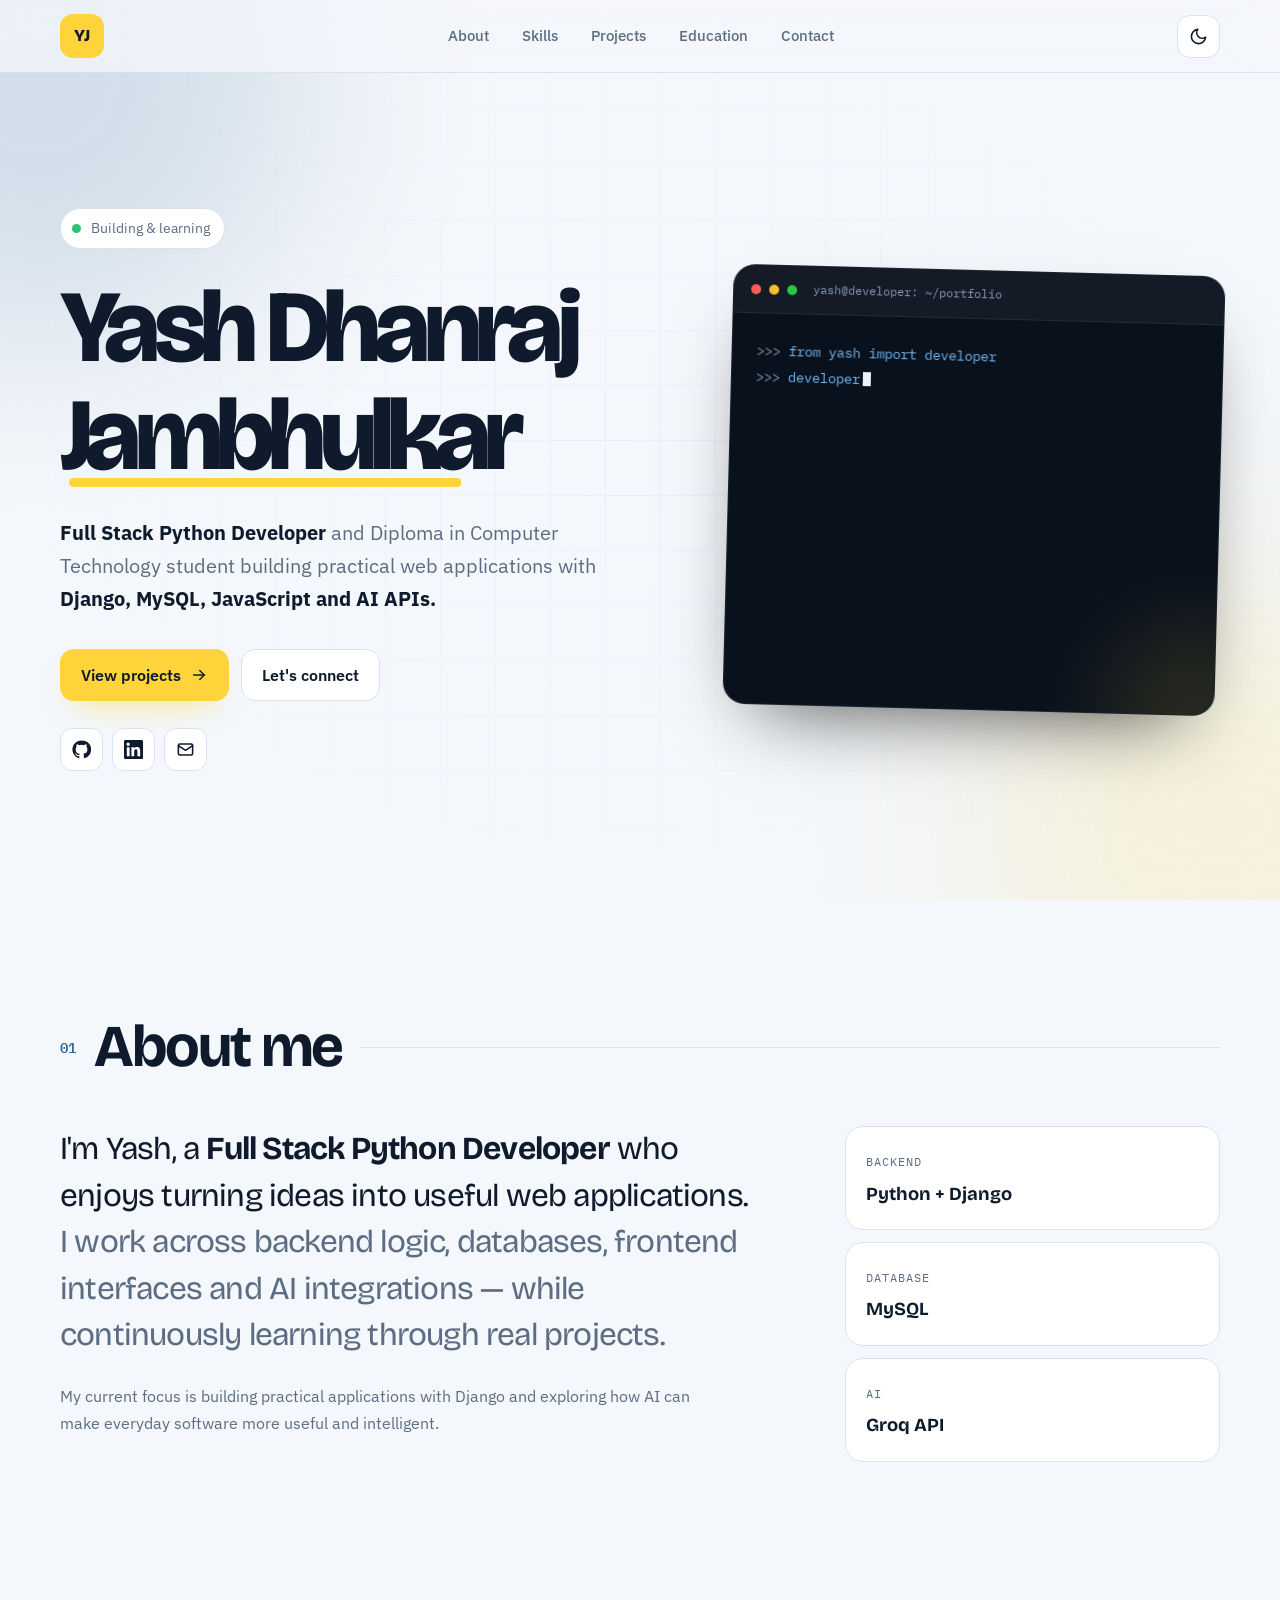
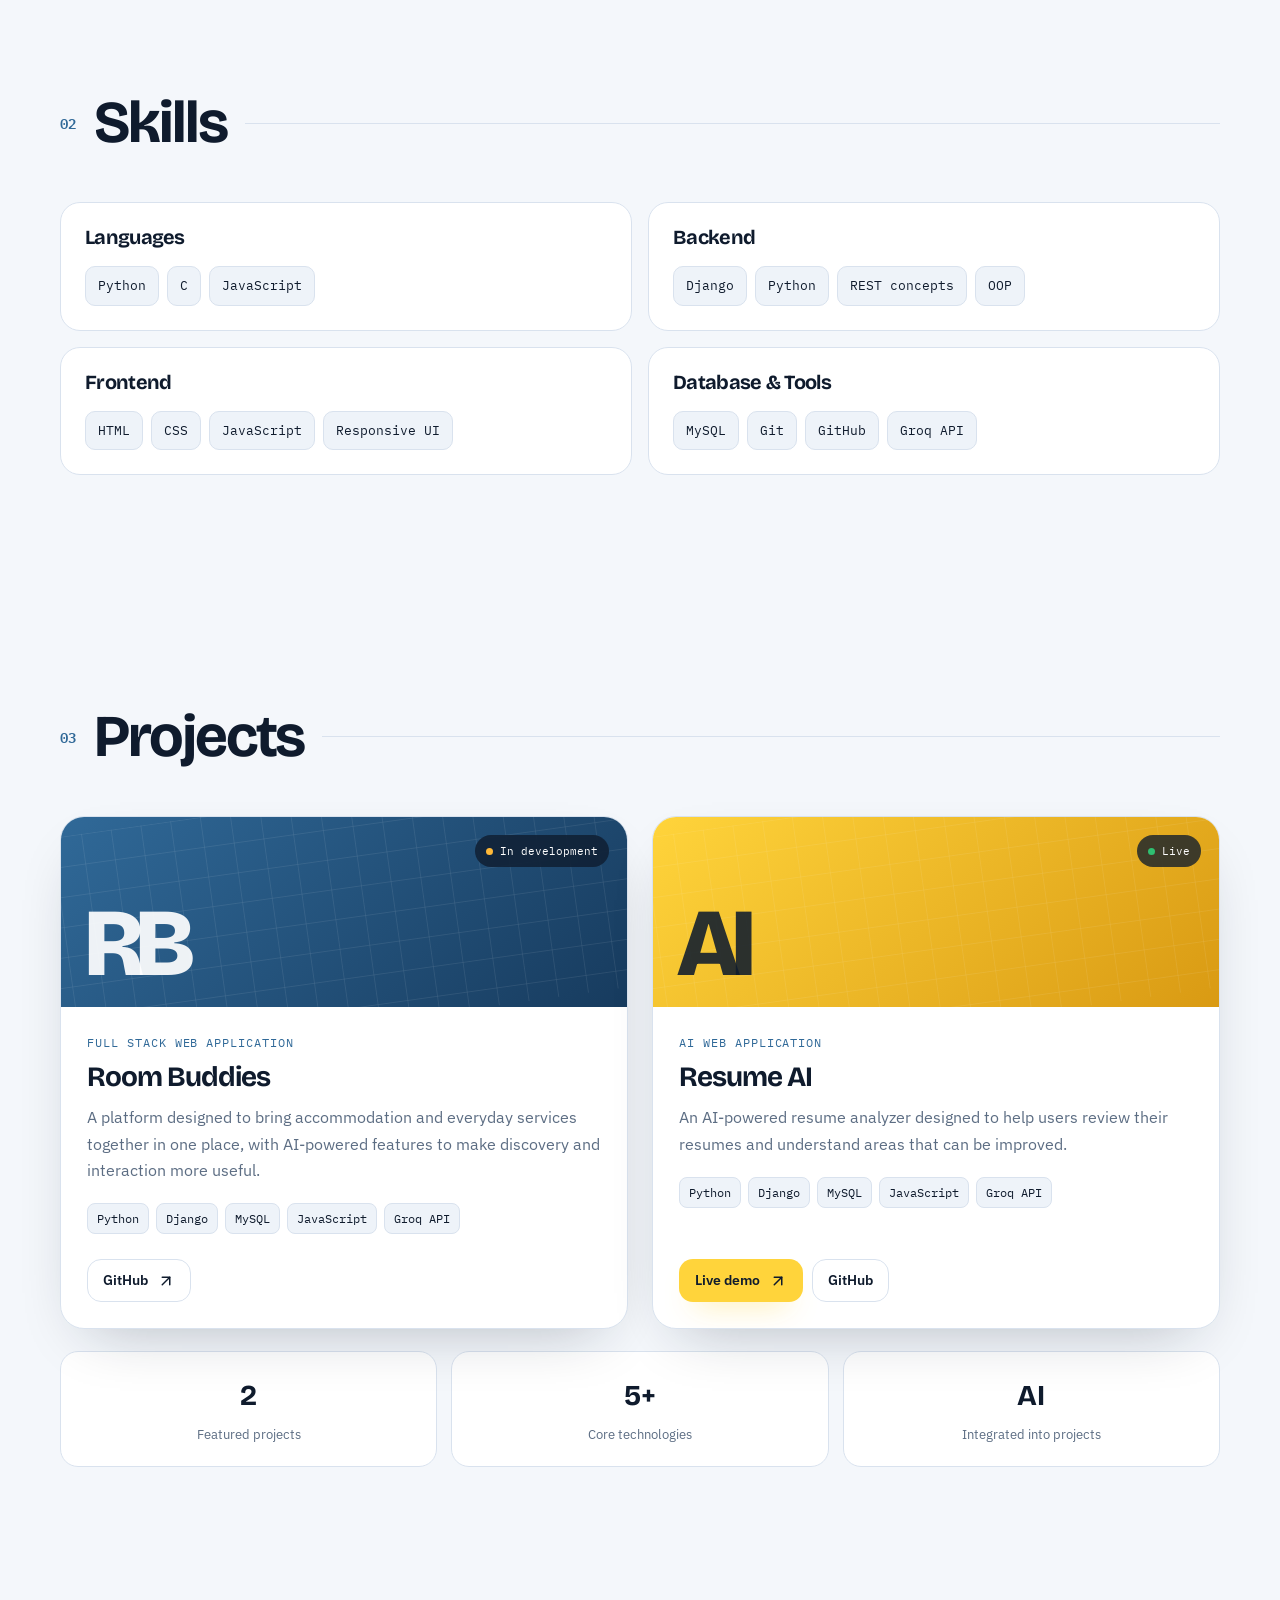
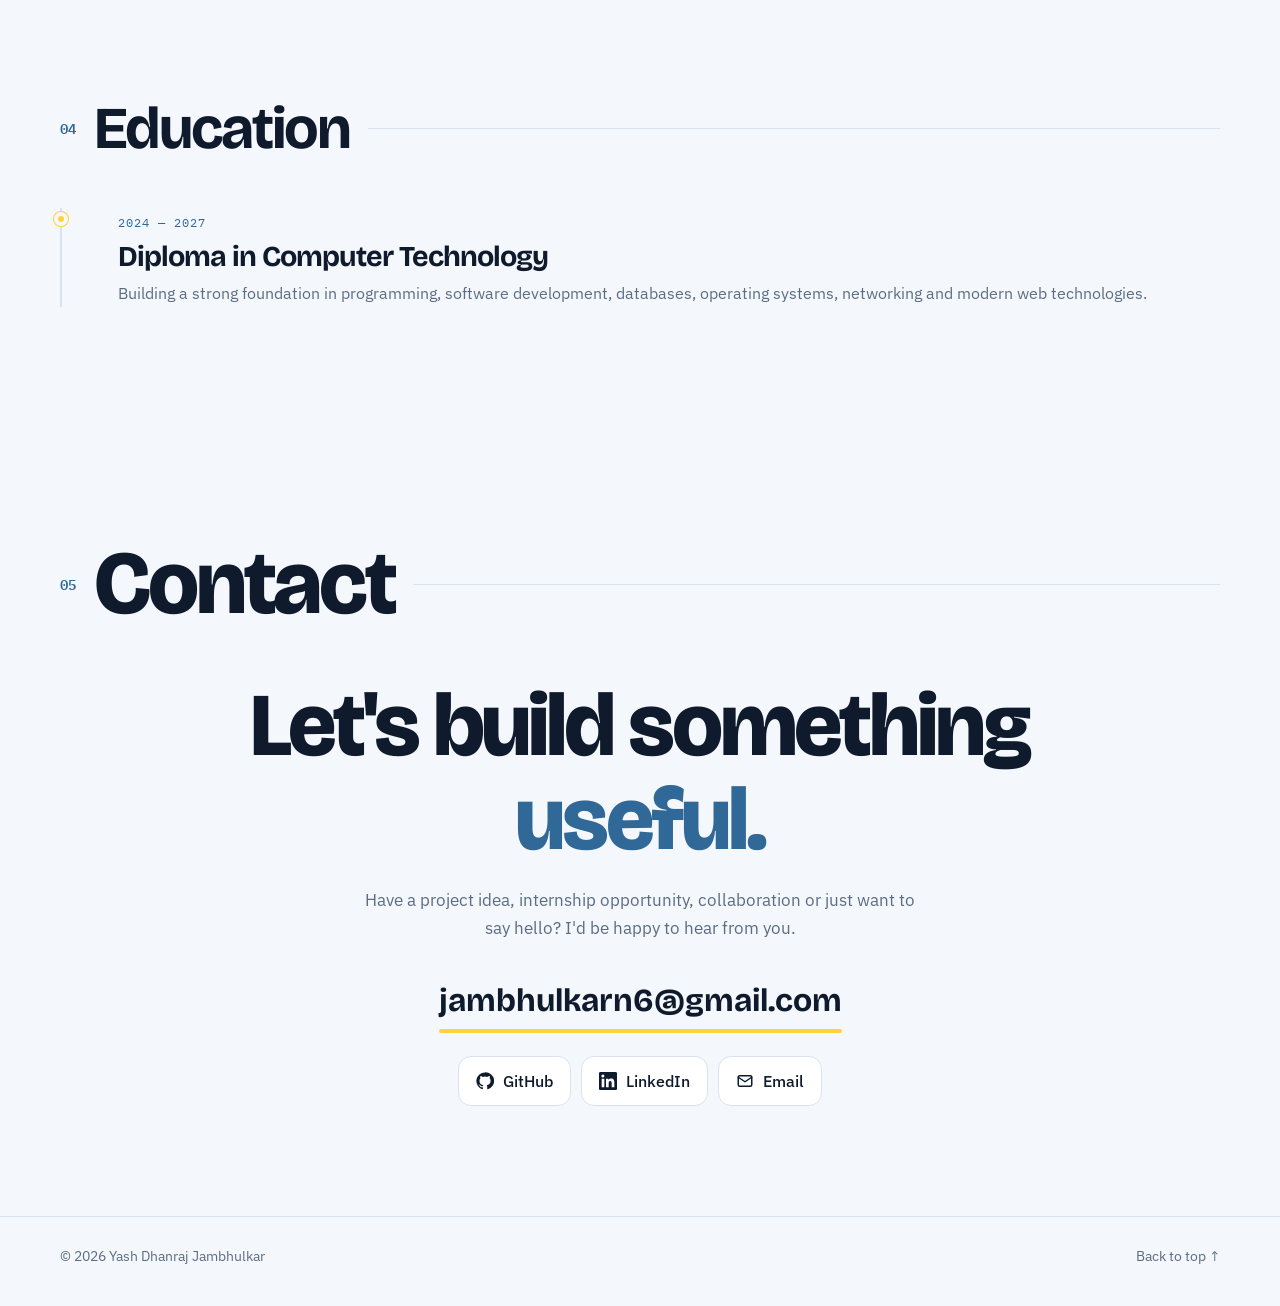
==== index.html @ fa3429fc "Add files via upload" ====
<!DOCTYPE html>
<html lang="en">
<head>
<meta charset="UTF-8">
<meta name="viewport" content="width=device-width, initial-scale=1, viewport-fit=cover">

<title>Yash Dhanraj Jambhulkar | Full Stack Python Developer</title>

<meta name="description"
      content="Portfolio of Yash Dhanraj Jambhulkar, a Diploma in Computer Technology student and Full Stack Python Developer building practical web applications with Django, MySQL, JavaScript and AI APIs.">

<meta name="author" content="Yash Dhanraj Jambhulkar">
<meta name="theme-color" content="#0f1b2d">

<meta property="og:title" content="Yash Dhanraj Jambhulkar | Full Stack Python Developer">
<meta property="og:description" content="Full Stack Python Developer building practical web applications with Django, MySQL, JavaScript and AI APIs.">
<meta property="og:type" content="website">

<link rel="preconnect" href="https://fonts.googleapis.com">
<link rel="preconnect" href="https://fonts.gstatic.com" crossorigin>

<link href="https://fonts.googleapis.com/css2?family=Bricolage+Grotesque:opsz,wght@12..96,500..800&family=IBM+Plex+Sans:wght@400;500;600&family=IBM+Plex+Mono:wght@400;500;600&display=swap" rel="stylesheet">

<script>
document.documentElement.classList.add("js");
</script>

<style>

/* =========================================================
   DESIGN TOKENS
========================================================= */

:root {
    --bg: #f4f7fb;
    --surface: #ffffff;
    --surface-2: #eef3f9;
    --glass: rgba(244,247,251,.78);

    --ink: #0f1b2d;
    --muted: #5c6d83;
    --line: #d9e2ee;

    --blue: #306998;
    --blue-dark: #1f4f76;
    --yellow: #ffd43b;
    --yellow-dark: #eabf1e;

    --green: #2fbf71;
    --red: #ff5f57;

    --code-bg: #09111d;
    --code-ink: #eaf1fa;
    --code-muted: #8194ae;
    --code-yellow: #ffd43b;
    --code-blue: #71b7f2;
    --code-green: #70d69a;

    --shadow:
        0 24px 60px -30px rgba(15,27,45,.32);

    --shadow-hover:
        0 30px 70px -30px rgba(15,27,45,.45);

    --display:
        "Bricolage Grotesque",
        "Segoe UI",
        system-ui,
        sans-serif;

    --body:
        "IBM Plex Sans",
        system-ui,
        -apple-system,
        "Segoe UI",
        sans-serif;

    --mono:
        "IBM Plex Mono",
        ui-monospace,
        SFMono-Regular,
        Consolas,
        monospace;
}

:root[data-theme="dark"] {
    --bg: #080f19;
    --surface: #101a29;
    --surface-2: #152235;
    --glass: rgba(8,15,25,.78);

    --ink: #edf4fc;
    --muted: #9aaac0;
    --line: #22334b;

    --blue: #65a6dd;
    --blue-dark: #4b88bb;
    --yellow: #ffd43b;

    --shadow:
        0 25px 65px -30px rgba(0,0,0,.75);

    --shadow-hover:
        0 30px 75px -25px rgba(0,0,0,.85);
}

@media (prefers-color-scheme: dark) {
    :root:not([data-theme="light"]) {
        --bg: #080f19;
        --surface: #101a29;
        --surface-2: #152235;
        --glass: rgba(8,15,25,.78);

        --ink: #edf4fc;
        --muted: #9aaac0;
        --line: #22334b;

        --blue: #65a6dd;
        --blue-dark: #4b88bb;

        --shadow:
            0 25px 65px -30px rgba(0,0,0,.75);

        --shadow-hover:
            0 30px 75px -25px rgba(0,0,0,.85);
    }
}


/* =========================================================
   BASE
========================================================= */

*,
*::before,
*::after {
    box-sizing: border-box;
}

html {
    scroll-behavior: smooth;
    scroll-padding-top: 85px;
}

body {
    margin: 0;
    background: var(--bg);
    color: var(--ink);
    font-family: var(--body);
    font-size: 16px;
    line-height: 1.65;
    overflow-x: hidden;
    -webkit-font-smoothing: antialiased;
    transition:
        background-color .35s ease,
        color .35s ease;
}

body::selection {
    background: var(--yellow);
    color: var(--ink);
}

h1,
h2,
h3,
h4 {
    margin: 0;
    font-family: var(--display);
    line-height: 1.05;
    letter-spacing: -.035em;
}

p {
    margin: 0;
}

a {
    color: inherit;
}

button,
a {
    -webkit-tap-highlight-color: transparent;
}

button {
    font: inherit;
}

img,
svg {
    max-width: 100%;
}

:focus-visible {
    outline: 3px solid var(--blue);
    outline-offset: 4px;
    border-radius: 8px;
}

.wrap {
    width: min(1160px, calc(100% - 40px));
    margin-inline: auto;
}


/* =========================================================
   BACKGROUND
========================================================= */

.background {
    position: fixed;
    inset: 0;
    z-index: -10;
    overflow: hidden;
    pointer-events: none;
}

.grid {
    position: absolute;
    inset: 0;
    opacity: .35;

    background-image:
        linear-gradient(var(--line) 1px, transparent 1px),
        linear-gradient(90deg, var(--line) 1px, transparent 1px);

    background-size: 55px 55px;

    mask-image:
        radial-gradient(
            ellipse at center,
            black 0%,
            transparent 72%
        );

    -webkit-mask-image:
        radial-gradient(
            ellipse at center,
            black 0%,
            transparent 72%
        );
}

.blob {
    position: absolute;
    border-radius: 50%;
    filter: blur(100px);
    opacity: .7;
}

.blob.one {
    width: 520px;
    height: 520px;
    left: -220px;
    top: -180px;
    background: rgba(48,105,152,.25);
    animation: floatOne 18s ease-in-out infinite alternate;
}

.blob.two {
    width: 480px;
    height: 480px;
    right: -180px;
    bottom: -160px;
    background: rgba(255,212,59,.23);
    animation: floatTwo 22s ease-in-out infinite alternate;
}

@keyframes floatOne {
    to {
        transform: translate(180px,140px) scale(1.15);
    }
}

@keyframes floatTwo {
    to {
        transform: translate(-160px,-100px) scale(1.2);
    }
}


/* =========================================================
   SCROLL PROGRESS
========================================================= */

.progress {
    position: fixed;
    z-index: 100;
    top: 0;
    left: 0;
    width: 100%;
    height: 3px;
}

.progress span {
    display: block;
    width: 100%;
    height: 100%;
    background: var(--yellow);
    transform: scaleX(0);
    transform-origin: left;
}


/* =========================================================
   HEADER
========================================================= */

header {
    position: sticky;
    top: 0;
    z-index: 90;

    background: var(--glass);
    backdrop-filter: blur(18px);
    -webkit-backdrop-filter: blur(18px);

    border-bottom: 1px solid var(--line);
}

.nav {
    min-height: 72px;

    display: flex;
    align-items: center;
    justify-content: space-between;
    gap: 20px;
}

.logo {
    width: 44px;
    height: 44px;

    display: grid;
    place-items: center;

    border-radius: 13px;

    background: var(--yellow);
    color: #0f1b2d;

    font-family: var(--display);
    font-weight: 800;
    font-size: 1.05rem;

    text-decoration: none;

    transition:
        transform .25s ease,
        box-shadow .25s ease;
}

.logo:hover {
    transform: rotate(-7deg) scale(1.08);
    box-shadow: 0 10px 25px -10px rgba(255,212,59,.9);
}

.nav-links {
    display: flex;
    align-items: center;
    gap: 5px;

    list-style: none;
    margin: 0;
    padding: 0;
}

.nav-links a {
    display: block;

    padding: 9px 14px;
    border-radius: 999px;

    text-decoration: none;

    color: var(--muted);
    font-size: .92rem;
    font-weight: 500;

    transition:
        color .2s ease,
        background .2s ease;
}

.nav-links a:hover {
    color: var(--ink);
}

.nav-links a.active {
    color: var(--ink);
    background: var(--surface);
    box-shadow: inset 0 0 0 1px var(--line);
}

.nav-actions {
    display: flex;
    align-items: center;
    gap: 8px;
}

.icon-button {
    width: 43px;
    height: 43px;

    display: grid;
    place-items: center;

    border: 1px solid var(--line);
    border-radius: 13px;

    background: var(--surface);
    color: var(--ink);

    cursor: pointer;

    transition:
        transform .2s ease,
        border-color .2s ease;
}

.icon-button:hover {
    transform: translateY(-2px);
    border-color: var(--blue);
}

.icon-button svg {
    width: 19px;
    height: 19px;
}

.sun {
    display: none;
}

:root[data-theme="dark"] .sun {
    display: block;
}

:root[data-theme="dark"] .moon {
    display: none;
}

@media (prefers-color-scheme: dark) {
    :root:not([data-theme="light"]) .sun {
        display: block;
    }

    :root:not([data-theme="light"]) .moon {
        display: none;
    }
}

.menu-button {
    display: none;
}


/* =========================================================
   HERO
========================================================= */

.hero {
    position: relative;
    min-height: calc(100vh - 72px);

    display: grid;
    align-items: center;

    padding:
        clamp(70px,9vw,125px)
        0
        clamp(70px,9vw,110px);
}

.hero-grid {
    display: grid;
    grid-template-columns: 1.08fr .92fr;

    align-items: center;

    gap: clamp(45px,7vw,100px);
}

.availability {
    width: fit-content;

    display: inline-flex;
    align-items: center;
    gap: 10px;

    padding: 8px 14px 8px 11px;

    border: 1px solid var(--line);
    border-radius: 999px;

    background: var(--surface);

    color: var(--muted);

    font-size: .88rem;

    margin-bottom: 25px;
}

.availability-dot {
    width: 9px;
    height: 9px;
    border-radius: 50%;

    background: var(--green);

    box-shadow:
        0 0 0 0 rgba(47,191,113,.55);

    animation: pulse 2s infinite;
}

@keyframes pulse {
    70% {
        box-shadow:
            0 0 0 9px rgba(47,191,113,0);
    }

    100% {
        box-shadow:
            0 0 0 0 rgba(47,191,113,0);
    }
}

.hero h1 {
    max-width: 850px;

    font-size:
        clamp(3.2rem,8vw,7.2rem);

    font-weight: 800;

    letter-spacing: -.065em;
}

.hero h1 .accent {
    position: relative;
    display: inline-block;
}

.hero h1 .accent::after {
    content: "";

    position: absolute;

    left: 2%;
    right: 3%;
    bottom: .02em;

    height: .09em;

    background: var(--yellow);

    border-radius: 999px;

    transform-origin: left;
    transform: scaleX(.9);

    transition: transform .5s ease;
}

.hero h1:hover .accent::after {
    transform: scaleX(1);
}

.hero-description {
    max-width: 620px;

    margin-top: 27px;

    color: var(--muted);

    font-size:
        clamp(1.05rem,2vw,1.25rem);
}

.hero-description strong {
    color: var(--ink);
}

.hero-actions {
    display: flex;
    flex-wrap: wrap;

    gap: 12px;

    margin-top: 34px;
}

.button {
    display: inline-flex;
    align-items: center;
    justify-content: center;
    gap: 9px;

    min-height: 48px;

    padding: 12px 20px;

    border-radius: 14px;

    border: 1px solid transparent;

    text-decoration: none;

    font-weight: 600;

    transition:
        transform .25s ease,
        box-shadow .25s ease,
        border-color .25s ease;
}

.button:hover {
    transform: translateY(-3px);
}

.button-primary {
    background: var(--yellow);
    color: #0f1b2d;

    box-shadow:
        0 15px 30px -17px rgba(255,212,59,.9);
}

.button-primary:hover {
    box-shadow:
        0 20px 35px -16px rgba(255,212,59,1);
}

.button-secondary {
    background: var(--surface);
    color: var(--ink);

    border-color: var(--line);
}

.button-secondary:hover {
    border-color: var(--blue);
}

.button svg {
    width: 18px;
    height: 18px;
}

.social-row {
    display: flex;
    align-items: center;
    gap: 9px;

    margin-top: 27px;
}

.social-button {
    width: 43px;
    height: 43px;

    display: grid;
    place-items: center;

    border-radius: 12px;

    border: 1px solid var(--line);

    background: var(--surface);

    text-decoration: none;

    transition:
        transform .25s ease,
        border-color .25s ease;
}

.social-button:hover {
    transform: translateY(-3px);
    border-color: var(--blue);
}

.social-button svg {
    width: 19px;
    height: 19px;
}


/* =========================================================
   TERMINAL
========================================================= */

.terminal {
    position: relative;

    background: var(--code-bg);

    border-radius: 22px;

    overflow: hidden;

    box-shadow:
        0 35px 75px -35px rgba(0,0,0,.7);

    border: 1px solid rgba(255,255,255,.07);

    transform: rotate(1.5deg);

    transition:
        transform .5s ease,
        box-shadow .5s ease;
}

.terminal:hover {
    transform:
        rotate(0)
        translateY(-7px);

    box-shadow:
        0 45px 85px -30px rgba(0,0,0,.75);
}

.terminal::before {
    content: "";

    position: absolute;

    width: 180px;
    height: 180px;

    right: -70px;
    bottom: -90px;

    border-radius: 50%;

    background: rgba(255,212,59,.13);

    filter: blur(45px);
}

.terminal-bar {
    height: 48px;

    display: flex;
    align-items: center;
    gap: 8px;

    padding: 0 17px;

    background: rgba(255,255,255,.045);

    border-bottom: 1px solid rgba(255,255,255,.07);
}

.terminal-dot {
    width: 10px;
    height: 10px;

    border-radius: 50%;
}

.terminal-dot.red {
    background: #ff5f57;
}

.terminal-dot.yellow {
    background: #febc2e;
}

.terminal-dot.green {
    background: #28c840;
}

.terminal-title {
    margin-left: 8px;

    color: var(--code-muted);

    font-family: var(--mono);

    font-size: .76rem;
}

.terminal-body {
    position: relative;
    min-height: 390px;

    padding: 24px;

    color: var(--code-ink);

    font-family: var(--mono);
    font-size: .86rem;

    line-height: 1.9;
}

.terminal-line {
    white-space: pre-wrap;
    word-break: break-word;
}

.prompt {
    color: var(--code-muted);
}

.command {
    color: var(--code-blue);
}

.output {
    color: var(--code-yellow);
}

.output.green {
    color: var(--code-green);
}

.cursor {
    display: inline-block;

    width: .55em;
    height: 1em;

    margin-left: 3px;

    vertical-align: -.15em;

    background: var(--code-ink);

    animation: blink .9s steps(1) infinite;
}

@keyframes blink {
    50% {
        opacity: 0;
    }
}


/* =========================================================
   SECTION
========================================================= */

section {
    padding:
        clamp(75px,9vw,125px)
        0;
}

.section-heading {
    display: flex;
    align-items: center;
    gap: 18px;

    margin-bottom: 48px;
}

.section-number {
    color: var(--blue);

    font-family: var(--mono);
    font-size: .85rem;
    font-weight: 600;
}

.section-heading h2 {
    font-size:
        clamp(2.2rem,5vw,3.7rem);
}

.section-line {
    flex: 1;

    height: 1px;

    background: var(--line);
}


/* =========================================================
   ABOUT
========================================================= */

.about-grid {
    display: grid;

    grid-template-columns:
        minmax(0,1.3fr)
        minmax(280px,.7fr);

    gap:
        clamp(35px,7vw,90px);
}

.about-main {
    font-family: var(--display);

    font-size:
        clamp(1.4rem,2.8vw,2rem);

    line-height: 1.45;

    letter-spacing: -.025em;
}

.about-main span {
    color: var(--muted);
}

.about-note {
    margin-top: 25px;

    max-width: 650px;

    color: var(--muted);

    font-size: 1rem;
}

.info-cards {
    display: grid;
    gap: 12px;
}

.info-card {
    padding: 20px;

    border-radius: 18px;

    background: var(--surface);

    border: 1px solid var(--line);

    transition:
        transform .25s ease,
        border-color .25s ease,
        box-shadow .25s ease;
}

.info-card:hover {
    transform: translateX(7px);

    border-color: var(--blue);

    box-shadow: var(--shadow);
}

.info-label {
    color: var(--muted);

    font-family: var(--mono);

    font-size: .75rem;

    text-transform: uppercase;

    letter-spacing: .08em;
}

.info-card strong {
    display: block;

    margin-top: 5px;

    font-family: var(--display);

    font-size: 1.15rem;
}


/* =========================================================
   SKILLS
========================================================= */

.skills-grid {
    display: grid;

    grid-template-columns:
        repeat(2,minmax(0,1fr));

    gap: 16px;
}

.skill-group {
    padding: 24px;

    border-radius: 20px;

    background: var(--surface);

    border: 1px solid var(--line);

    transition:
        transform .3s ease,
        border-color .3s ease;
}

.skill-group:hover {
    transform: translateY(-5px);
    border-color: var(--blue);
}

.skill-group h3 {
    font-size: 1.25rem;

    margin-bottom: 18px;
}

.skill-list {
    display: flex;
    flex-wrap: wrap;

    gap: 8px;
}

.skill {
    padding: 8px 12px;

    border-radius: 10px;

    background: var(--surface-2);

    border: 1px solid var(--line);

    font-family: var(--mono);

    font-size: .82rem;

    transition:
        background .2s ease,
        color .2s ease,
        transform .2s ease;
}

.skill:hover {
    background: var(--yellow);
    color: #0f1b2d;

    transform: translateY(-2px);
}


/* =========================================================
   PROJECTS
========================================================= */

.project-grid {
    display: grid;

    grid-template-columns:
        repeat(2,minmax(0,1fr));

    gap: 24px;
}

.project-card {
    position: relative;

    display: flex;
    flex-direction: column;

    min-height: 100%;

    overflow: hidden;

    border-radius: 24px;

    background: var(--surface);

    border: 1px solid var(--line);

    box-shadow: var(--shadow);

    transition:
        transform .35s ease,
        border-color .35s ease,
        box-shadow .35s ease;
}

.project-card:hover {
    transform: translateY(-8px);

    border-color: var(--blue);

    box-shadow: var(--shadow-hover);
}

.project-top {
    position: relative;

    height: 190px;

    display: flex;
    align-items: flex-end;

    padding: 24px;

    overflow: hidden;

    background:
        linear-gradient(
            135deg,
            var(--blue),
            #173b5e
        );
}

.project-card.resume .project-top {
    background:
        linear-gradient(
            135deg,
            #ffd43b,
            #d99a13
        );
}

.project-grid-pattern {
    position: absolute;
    inset: 0;

    opacity: .16;

    background-image:
        linear-gradient(
            rgba(255,255,255,.5) 1px,
            transparent 1px
        ),
        linear-gradient(
            90deg,
            rgba(255,255,255,.5) 1px,
            transparent 1px
        );

    background-size: 25px 25px;

    transform: rotate(-8deg) scale(1.2);
}

.project-logo {
    position: relative;

    z-index: 2;

    font-family: var(--display);

    font-size: 6rem;

    font-weight: 800;

    line-height: .8;

    letter-spacing: -.08em;

    color: rgba(255,255,255,.92);

    transition:
        transform .45s cubic-bezier(.2,.9,.2,1);
}

.project-card.resume .project-logo {
    color: rgba(15,27,45,.88);
}

.project-card:hover .project-logo {
    transform:
        translateY(-10px)
        scale(1.05);
}

.status {
    position: absolute;

    z-index: 4;

    top: 18px;
    right: 18px;

    display: inline-flex;
    align-items: center;
    gap: 7px;

    padding: 7px 11px;

    border-radius: 999px;

    background: rgba(15,27,45,.78);

    color: white;

    backdrop-filter: blur(8px);

    font-family: var(--mono);

    font-size: .7rem;
}

.status-dot {
    width: 7px;
    height: 7px;

    border-radius: 50%;

    background: #ffb938;
}

.status.live .status-dot {
    background: var(--green);
}

.project-body {
    display: flex;
    flex-direction: column;

    flex: 1;

    padding: 26px;
}

.project-meta {
    margin-bottom: 10px;

    color: var(--blue);

    font-family: var(--mono);

    font-size: .75rem;

    text-transform: uppercase;

    letter-spacing: .08em;
}

.project-body h3 {
    font-size: 1.75rem;
}

.project-body p {
    margin-top: 12px;

    color: var(--muted);
}

.project-tags {
    display: flex;
    flex-wrap: wrap;

    gap: 7px;

    list-style: none;

    padding: 0;
    margin: 20px 0 0;
}

.project-tags li {
    padding: 5px 9px;

    border-radius: 8px;

    background: var(--surface-2);

    border: 1px solid var(--line);

    font-family: var(--mono);

    font-size: .72rem;
}

.project-actions {
    display: flex;
    flex-wrap: wrap;

    gap: 9px;

    margin-top: auto;
    padding-top: 25px;
}

.project-actions .button {
    min-height: 42px;

    padding: 9px 15px;

    font-size: .87rem;
}


/* =========================================================
   MINI STATS
========================================================= */

.stats {
    display: grid;

    grid-template-columns:
        repeat(3,1fr);

    gap: 14px;

    margin-top: 22px;
}

.stat {
    padding: 20px;

    border-radius: 18px;

    background: var(--surface);

    border: 1px solid var(--line);

    text-align: center;
}

.stat strong {
    display: block;

    font-family: var(--display);

    font-size: 1.8rem;
}

.stat span {
    color: var(--muted);

    font-size: .83rem;
}


/* =========================================================
   EDUCATION
========================================================= */

.timeline {
    position: relative;

    padding-left: 28px;

    border-left: 2px solid var(--line);
}

.timeline-item {
    position: relative;

    padding: 0 0 45px 28px;
}

.timeline-item:last-child {
    padding-bottom: 0;
}

.timeline-item::before {
    content: "";

    position: absolute;

    left: -36px;
    top: 4px;

    width: 14px;
    height: 14px;

    border-radius: 50%;

    background: var(--yellow);

    border: 4px solid var(--bg);
    box-shadow: 0 0 0 1px var(--yellow);
}

.timeline-date {
    color: var(--blue);

    font-family: var(--mono);

    font-size: .78rem;

    text-transform: uppercase;

    letter-spacing: .08em;
}

.timeline-item h3 {
    margin-top: 8px;

    font-size:
        clamp(1.35rem,3vw,1.8rem);
}

.timeline-item p {
    margin-top: 8px;

    color: var(--muted);
}


/* =========================================================
   CONTACT
========================================================= */

.contact {
    text-align: center;

    padding-bottom: 110px;
}

.contact h2 {
    max-width: 850px;

    margin-inline: auto;

    font-size:
        clamp(2.7rem,7vw,5.8rem);

    font-weight: 800;
}

.contact h2 span {
    color: var(--blue);
}

.contact-description {
    max-width: 570px;

    margin: 20px auto 0;

    color: var(--muted);

    font-size: 1.05rem;
}

.email {
    display: inline-block;

    margin-top: 32px;

    font-family: var(--display);

    font-size:
        clamp(1.15rem,4vw,2rem);

    font-weight: 700;

    text-decoration: none;

    overflow-wrap: anywhere;

    position: relative;
}

.email::after {
    content: "";

    position: absolute;

    left: 0;
    right: 0;
    bottom: -5px;

    height: 4px;

    border-radius: 999px;

    background: var(--yellow);

    transform-origin: left;

    transition:
        transform .4s ease;
}

.email:hover::after {
    transform: scaleX(0);
    transform-origin: right;
}

.contact-links {
    display: flex;

    justify-content: center;

    flex-wrap: wrap;

    gap: 10px;

    margin-top: 28px;
}

.contact-link {
    display: inline-flex;
    align-items: center;
    gap: 9px;

    padding: 11px 17px;

    border-radius: 13px;

    background: var(--surface);

    border: 1px solid var(--line);

    text-decoration: none;

    font-weight: 500;

    transition:
        transform .25s ease,
        border-color .25s ease;
}

.contact-link:hover {
    transform: translateY(-3px);
    border-color: var(--blue);
}

.contact-link svg {
    width: 18px;
    height: 18px;
}


/* =========================================================
   FOOTER
========================================================= */

footer {
    border-top: 1px solid var(--line);

    padding: 28px 0 38px;

    color: var(--muted);

    font-size: .88rem;
}

.footer-inner {
    display: flex;

    justify-content: space-between;

    align-items: center;

    gap: 15px;
}

.footer-inner a {
    text-decoration: none;
}

.footer-inner a:hover {
    color: var(--ink);
}


/* =========================================================
   REVEAL ANIMATION
========================================================= */

.reveal {
    transition:
        opacity .75s ease,
        transform .75s cubic-bezier(.2,.9,.2,1);
}

.js .reveal:not(.visible) {
    opacity: 0;
    transform: translateY(25px);
}

.delay-1 {
    transition-delay: .1s;
}

.delay-2 {
    transition-delay: .2s;
}

.delay-3 {
    transition-delay: .3s;
}


/* =========================================================
   HERO ENTRY
========================================================= */

.js .hero-content {
    animation:
        heroIn .9s cubic-bezier(.2,.9,.2,1) both;
}

.js .terminal {
    animation:
        terminalIn 1s cubic-bezier(.2,.9,.2,1) .15s both;
}

@keyframes heroIn {
    from {
        opacity: 0;
        transform: translateY(30px);
    }

    to {
        opacity: 1;
        transform: none;
    }
}

@keyframes terminalIn {
    from {
        opacity: 0;
        transform:
            translateY(40px)
            rotate(5deg);
    }

    to {
        opacity: 1;
        transform:
            rotate(1.5deg);
    }
}


/* =========================================================
   RESPONSIVE
========================================================= */

@media (max-width: 900px) {

    .hero-grid {
        grid-template-columns: 1fr;
    }

    .terminal {
        max-width: 720px;
        width: 100%;
        margin-inline: auto;
    }

    .about-grid {
        grid-template-columns: 1fr;
    }

    .project-grid {
        grid-template-columns: 1fr;
    }

    .skills-grid {
        grid-template-columns: 1fr 1fr;
    }
}

@media (max-width: 760px) {

    .wrap {
        width: min(100% - 28px, 1160px);
    }

    .nav {
        min-height: 66px;
    }

    .menu-button {
        display: grid;
    }

    .nav-links {
        position: absolute;

        top: 66px;
        left: 0;
        right: 0;

        display: flex;
        flex-direction: column;
        align-items: stretch;

        gap: 4px;

        padding: 12px 14px 16px;

        background: var(--bg);

        border-bottom: 1px solid var(--line);

        clip-path: inset(0 0 100% 0);

        pointer-events: none;

        transition:
            clip-path .35s ease;
    }

    .nav-links.open {
        clip-path: inset(0 0 0 0);
        pointer-events: auto;
    }

    .nav-links a {
        padding: 13px 15px;
        border-radius: 12px;
    }

    .hero {
        min-height: auto;

        padding-top: 65px;
    }

    .hero h1 {
        font-size:
            clamp(3rem,15vw,5rem);
    }

    .hero-description {
        font-size: 1.03rem;
    }

    .terminal {
        transform: none;
    }

    .terminal:hover {
        transform: none;
    }

    .terminal-body {
        min-height: 330px;
        padding: 19px;
        font-size: .77rem;
    }

    .skills-grid {
        grid-template-columns: 1fr;
    }

    .stats {
        grid-template-columns: 1fr;
    }

    .project-top {
        height: 165px;
    }

    .project-logo {
        font-size: 5rem;
    }

    .footer-inner {
        flex-direction: column;
        align-items: flex-start;
    }
}

@media (max-width: 450px) {

    .hero-actions {
        flex-direction: column;
    }

    .hero-actions .button {
        width: 100%;
    }

    .terminal-body {
        min-height: 300px;
    }

    .project-actions {
        flex-direction: column;
    }

    .project-actions .button {
        width: 100%;
    }
}


/* =========================================================
   REDUCED MOTION
========================================================= */

@media (prefers-reduced-motion: reduce) {

    html {
        scroll-behavior: auto;
    }

    *,
    *::before,
    *::after {
        animation-duration: .001ms !important;
        animation-iteration-count: 1 !important;
        transition-duration: .001ms !important;
    }

    .js .reveal:not(.visible) {
        opacity: 1;
        transform: none;
    }
}

</style>
</head>


<body>

<!-- =======================================================
     BACKGROUND
======================================================= -->

<div class="background" aria-hidden="true">
    <div class="grid"></div>
    <div class="blob one"></div>
    <div class="blob two"></div>
</div>

<div class="progress" aria-hidden="true">
    <span id="progressBar"></span>
</div>


<!-- =======================================================
     HEADER
======================================================= -->

<header>
    <div class="wrap nav">

        <a href="#home"
           class="logo"
           aria-label="Back to top">
            YJ
        </a>

        <nav>
            <ul class="nav-links" id="navLinks">

                <li>
                    <a href="#about">About</a>
                </li>

                <li>
                    <a href="#skills">Skills</a>
                </li>

                <li>
                    <a href="#projects">Projects</a>
                </li>

                <li>
                    <a href="#education">Education</a>
                </li>

                <li>
                    <a href="#contact">Contact</a>
                </li>

            </ul>
        </nav>

        <div class="nav-actions">

            <button
                class="icon-button"
                id="themeButton"
                type="button"
                aria-label="Toggle theme">

                <svg class="moon"
                     viewBox="0 0 24 24"
                     fill="none"
                     stroke="currentColor"
                     stroke-width="2"
                     stroke-linecap="round"
                     stroke-linejoin="round">

                    <path d="M21 12.8A9 9 0 1 1 11.2 3a7 7 0 0 0 9.8 9.8z"/>
                </svg>

                <svg class="sun"
                     viewBox="0 0 24 24"
                     fill="none"
                     stroke="currentColor"
                     stroke-width="2"
                     stroke-linecap="round"
                     stroke-linejoin="round">

                    <circle cx="12" cy="12" r="4"/>

                    <path d="
                        M12 2v2
                        M12 20v2
                        M4.9 4.9l1.4 1.4
                        M17.7 17.7l1.4 1.4
                        M2 12h2
                        M20 12h2
                        M4.9 19.1l1.4-1.4
                        M17.7 6.3l1.4-1.4
                    "/>
                </svg>

            </button>

            <button
                class="icon-button menu-button"
                id="menuButton"
                type="button"
                aria-label="Open menu"
                aria-expanded="false">

                <svg viewBox="0 0 24 24"
                     fill="none"
                     stroke="currentColor"
                     stroke-width="2"
                     stroke-linecap="round">

                    <path d="M4 7h16"/>
                    <path d="M4 12h16"/>
                    <path d="M4 17h16"/>

                </svg>

            </button>

        </div>

    </div>
</header>


<main id="home">


<!-- =======================================================
     HERO
======================================================= -->

<section class="hero">

    <div class="wrap hero-grid">

        <div class="hero-content">

            <div class="availability">
                <span class="availability-dot"></span>
                Building & learning
            </div>

            <h1>
                Yash Dhanraj
                <span class="accent">Jambhulkar</span>
            </h1>

            <p class="hero-description">
                <strong>Full Stack Python Developer</strong>
                and Diploma in Computer Technology student building
                practical web applications with
                <strong>Django, MySQL, JavaScript and AI APIs.</strong>
            </p>

            <div class="hero-actions">

                <a href="#projects"
                   class="button button-primary">

                    View projects

                    <svg viewBox="0 0 24 24"
                         fill="none"
                         stroke="currentColor"
                         stroke-width="2"
                         stroke-linecap="round"
                         stroke-linejoin="round">

                        <path d="M5 12h14"/>
                        <path d="m13 6 6 6-6 6"/>

                    </svg>

                </a>

                <a href="#contact"
                   class="button button-secondary">

                    Let's connect

                </a>

            </div>


            <div class="social-row">

                <a
                    class="social-button"
                    href="https://github.com/yash-jambhulkar06"
                    target="_blank"
                    rel="noopener"
                    aria-label="GitHub">

                    <svg viewBox="0 0 24 24"
                         fill="currentColor">

                        <path d="
                        M12 .5a11.5 11.5 0 0 0-3.64 22.41
                        c.58.1.79-.25.79-.56v-2
                        c-3.2.7-3.87-1.36-3.87-1.36
                        -.52-1.33-1.28-1.68-1.28-1.68
                        -1.04-.71.08-.7.08-.7
                        1.15.08 1.76 1.19 1.76 1.19
                        1.03 1.76 2.69 1.25 3.35.96
                        .1-.75.4-1.25.73-1.54
                        -2.55-.29-5.24-1.28-5.24-5.69
                        0-1.26.45-2.29 1.19-3.1
                        -.12-.29-.52-1.47.11-3.06
                        0 0 .97-.31 3.18 1.18
                        a11 11 0 0 1 5.8 0
                        c2.2-1.49 3.17-1.18 3.17-1.18
                        .63 1.59.23 2.77.11 3.06
                        .74.81 1.19 1.84 1.19 3.1
                        0 4.42-2.69 5.39-5.25 5.68
                        .41.36.78 1.06.78 2.13v3.16
                        c0 .31.21.67.8.56A11.5 11.5 0 0 0 12 .5z"/>
                    </svg>

                </a>


                <a
                    class="social-button"
                    href="https://www.linkedin.com/in/yash-jambhulkar-6092663b6"
                    target="_blank"
                    rel="noopener"
                    aria-label="LinkedIn">

                    <svg viewBox="0 0 24 24"
                         fill="currentColor">

                        <path d="
                        M20.45 20.45h-3.56v-5.57
                        c0-1.33-.03-3.04-1.85-3.04
                        -1.86 0-2.14 1.45-2.14 2.94v5.67
                        H9.34V9h3.42v1.56h.05
                        a3.75 3.75 0 0 1 3.37-1.85
                        c3.6 0 4.27 2.37 4.27 5.46v6.28z
                        M5.34 7.43a2.07 2.07 0 1 1 0-4.13
                        2.07 2.07 0 0 1 0 4.13z
                        M7.12 20.45H3.56V9h3.56v11.45z
                        M22.22 0H1.77C.79 0 0 .77 0 1.73
                        v20.54C0 23.23.79 24 1.77 24h20.45
                        c.98 0 1.78-.77 1.78-1.73V1.73
                        C24 .77 23.2 0 22.22 0z"/>
                    </svg>

                </a>


                <a
                    class="social-button"
                    href="mailto:jambhulkarn6@gmail.com"
                    aria-label="Email">

                    <svg viewBox="0 0 24 24"
                         fill="none"
                         stroke="currentColor"
                         stroke-width="2"
                         stroke-linecap="round"
                         stroke-linejoin="round">

                        <rect x="3" y="5"
                              width="18"
                              height="14"
                              rx="2"/>

                        <path d="m3 7 9 6 9-6"/>

                    </svg>

                </a>

            </div>

        </div>


        <!-- TERMINAL -->

        <div class="terminal"
             role="img"
             aria-label="Interactive Python terminal">

            <div class="terminal-bar">

                <span class="terminal-dot red"></span>
                <span class="terminal-dot yellow"></span>
                <span class="terminal-dot green"></span>

                <span class="terminal-title">
                    yash@developer: ~/portfolio
                </span>

            </div>

            <div class="terminal-body"
                 id="terminalBody"
                 aria-hidden="true">
            </div>

        </div>

    </div>

</section>


<!-- =======================================================
     ABOUT
======================================================= -->

<section id="about">

    <div class="wrap">

        <div class="section-heading reveal">

            <span class="section-number">01</span>

            <h2>About me</h2>

            <span class="section-line"></span>

        </div>


        <div class="about-grid">

            <div class="reveal">

                <p class="about-main">
                    I'm Yash, a
                    <strong>Full Stack Python Developer</strong>
                    who enjoys turning ideas into useful web applications.
                    <span>
                        I work across backend logic, databases,
                        frontend interfaces and AI integrations —
                        while continuously learning through real projects.
                    </span>
                </p>

                <p class="about-note">
                    My current focus is building practical applications
                    with Django and exploring how AI can make everyday
                    software more useful and intelligent.
                </p>

            </div>


            <div class="info-cards">

                <div class="info-card reveal delay-1">
                    <span class="info-label">Backend</span>
                    <strong>Python + Django</strong>
                </div>

                <div class="info-card reveal delay-2">
                    <span class="info-label">Database</span>
                    <strong>MySQL</strong>
                </div>

                <div class="info-card reveal delay-3">
                    <span class="info-label">AI</span>
                    <strong>Groq API</strong>
                </div>

            </div>

        </div>

    </div>

</section>


<!-- =======================================================
     SKILLS
======================================================= -->

<section id="skills">

    <div class="wrap">

        <div class="section-heading reveal">

            <span class="section-number">02</span>

            <h2>Skills</h2>

            <span class="section-line"></span>

        </div>


        <div class="skills-grid">

            <div class="skill-group reveal">

                <h3>Languages</h3>

                <div class="skill-list">

                    <span class="skill">Python</span>
                    <span class="skill">C</span>
                    <span class="skill">JavaScript</span>

                </div>

            </div>


            <div class="skill-group reveal delay-1">

                <h3>Backend</h3>

                <div class="skill-list">

                    <span class="skill">Django</span>
                    <span class="skill">Python</span>
                    <span class="skill">REST concepts</span>
                    <span class="skill">OOP</span>

                </div>

            </div>


            <div class="skill-group reveal delay-2">

                <h3>Frontend</h3>

                <div class="skill-list">

                    <span class="skill">HTML</span>
                    <span class="skill">CSS</span>
                    <span class="skill">JavaScript</span>
                    <span class="skill">Responsive UI</span>

                </div>

            </div>


            <div class="skill-group reveal delay-3">

                <h3>Database & Tools</h3>

                <div class="skill-list">

                    <span class="skill">MySQL</span>
                    <span class="skill">Git</span>
                    <span class="skill">GitHub</span>
                    <span class="skill">Groq API</span>

                </div>

            </div>

        </div>

    </div>

</section>


<!-- =======================================================
     PROJECTS
======================================================= -->

<section id="projects">

    <div class="wrap">

        <div class="section-heading reveal">

            <span class="section-number">03</span>

            <h2>Projects</h2>

            <span class="section-line"></span>

        </div>


        <div class="project-grid">


            <!-- ROOM BUDDIES -->

            <article class="project-card reveal">

                <div class="project-top">

                    <div class="project-grid-pattern"></div>

                    <div class="status">
                        <span class="status-dot"></span>
                        In development
                    </div>

                    <div class="project-logo">
                        RB
                    </div>

                </div>


                <div class="project-body">

                    <span class="project-meta">
                        Full Stack Web Application
                    </span>

                    <h3>Room Buddies</h3>

                    <p>
                        A platform designed to bring accommodation
                        and everyday services together in one place,
                        with AI-powered features to make discovery
                        and interaction more useful.
                    </p>


                    <ul class="project-tags">

                        <li>Python</li>
                        <li>Django</li>
                        <li>MySQL</li>
                        <li>JavaScript</li>
                        <li>Groq API</li>

                    </ul>


                    <div class="project-actions">

                        <a
                            class="button button-secondary"
                            href="https://github.com/yash-jambhulkar06"
                            target="_blank"
                            rel="noopener">

                            GitHub

                            <svg viewBox="0 0 24 24"
                                 fill="none"
                                 stroke="currentColor"
                                 stroke-width="2"
                                 stroke-linecap="round"
                                 stroke-linejoin="round">

                                <path d="M7 17 17 7"/>
                                <path d="M7 7h10v10"/>

                            </svg>

                        </a>

                    </div>

                </div>

            </article>


            <!-- RESUME AI -->

            <article class="project-card resume reveal delay-1">

                <div class="project-top">

                    <div class="project-grid-pattern"></div>

                    <div class="status live">
                        <span class="status-dot"></span>
                        Live
                    </div>

                    <div class="project-logo">
                        AI
                    </div>

                </div>


                <div class="project-body">

                    <span class="project-meta">
                        AI Web Application
                    </span>

                    <h3>Resume AI</h3>

                    <p>
                        An AI-powered resume analyzer designed
                        to help users review their resumes and
                        understand areas that can be improved.
                    </p>


                    <ul class="project-tags">

                        <li>Python</li>
                        <li>Django</li>
                        <li>MySQL</li>
                        <li>JavaScript</li>
                        <li>Groq API</li>

                    </ul>


                    <div class="project-actions">

                        <a
                            class="button button-primary"
                            href="https://resumeai-zwez.onrender.com"
                            target="_blank"
                            rel="noopener">

                            Live demo

                            <svg viewBox="0 0 24 24"
                                 fill="none"
                                 stroke="currentColor"
                                 stroke-width="2"
                                 stroke-linecap="round"
                                 stroke-linejoin="round">

                                <path d="M7 17 17 7"/>
                                <path d="M7 7h10v10"/>

                            </svg>

                        </a>


                        <a
                            class="button button-secondary"
                            href="https://github.com/yash-jambhulkar06"
                            target="_blank"
                            rel="noopener">

                            GitHub

                        </a>

                    </div>

                </div>

            </article>

        </div>


        <div class="stats">

            <div class="stat reveal">
                <strong>2</strong>
                <span>Featured projects</span>
            </div>

            <div class="stat reveal delay-1">
                <strong>5+</strong>
                <span>Core technologies</span>
            </div>

            <div class="stat reveal delay-2">
                <strong>AI</strong>
                <span>Integrated into projects</span>
            </div>

        </div>

    </div>

</section>


<!-- =======================================================
     EDUCATION
======================================================= -->

<section id="education">

    <div class="wrap">

        <div class="section-heading reveal">

            <span class="section-number">04</span>

            <h2>Education</h2>

            <span class="section-line"></span>

        </div>


        <div class="timeline">

            <div class="timeline-item reveal">

                <span class="timeline-date">
                    2024 — 2027
                </span>

                <h3>
                    Diploma in Computer Technology
                </h3>

                <p>
                    Building a strong foundation in programming,
                    software development, databases, operating systems,
                    networking and modern web technologies.
                </p>

            </div>

        </div>

    </div>

</section>


<!-- =======================================================
     CONTACT
======================================================= -->

<section id="contact" class="contact">

    <div class="wrap">

        <div class="section-heading reveal">

            <span class="section-number">05</span>

            <h2>Contact</h2>

            <span class="section-line"></span>

        </div>


        <h2 class="reveal">
            Let's build something
            <span>useful.</span>
        </h2>


        <p class="contact-description reveal delay-1">
            Have a project idea, internship opportunity,
            collaboration or just want to say hello?
            I'd be happy to hear from you.
        </p>


        <a
            class="email reveal delay-2"
            href="mailto:jambhulkarn6@gmail.com">

            jambhulkarn6@gmail.com

        </a>


        <div class="contact-links reveal delay-3">

            <a
                class="contact-link"
                href="https://github.com/yash-jambhulkar06"
                target="_blank"
                rel="noopener">

                <svg viewBox="0 0 24 24"
                     fill="currentColor">

                    <path d="
                    M12 .5a11.5 11.5 0 0 0-3.64 22.41
                    c.58.1.79-.25.79-.56v-2
                    c-3.2.7-3.87-1.36-3.87-1.36
                    -.52-1.33-1.28-1.68-1.28-1.68
                    -1.04-.71.08-.7.08-.7
                    1.15.08 1.76 1.19 1.76 1.19
                    1.03 1.76 2.69 1.25 3.35.96
                    .1-.75.4-1.25.73-1.54
                    -2.55-.29-5.24-1.28-5.24-5.69
                    0-1.26.45-2.29 1.19-3.1
                    -.12-.29-.52-1.47.11-3.06
                    0 0 .97-.31 3.18 1.18
                    a11 11 0 0 1 5.8 0
                    c2.2-1.49 3.17-1.18 3.17-1.18
                    .63 1.59.23 2.77.11 3.06
                    .74.81 1.19 1.84 1.19 3.1
                    0 4.42-2.69 5.39-5.25 5.68
                    .41.36.78 1.06.78 2.13v3.16
                    c0 .31.21.67.8.56A11.5 11.5 0 0 0 12 .5z"/>
                </svg>

                GitHub

            </a>


            <a
                class="contact-link"
                href="https://www.linkedin.com/in/yash-jambhulkar-6092663b6"
                target="_blank"
                rel="noopener">

                <svg viewBox="0 0 24 24"
                     fill="currentColor">

                    <path d="
                    M20.45 20.45h-3.56v-5.57
                    c0-1.33-.03-3.04-1.85-3.04
                    -1.86 0-2.14 1.45-2.14 2.94v5.67
                    H9.34V9h3.42v1.56h.05
                    a3.75 3.75 0 0 1 3.37-1.85
                    c3.6 0 4.27 2.37 4.27 5.46v6.28z
                    M5.34 7.43a2.07 2.07 0 1 1 0-4.13
                    2.07 2.07 0 0 1 0 4.13z
                    M7.12 20.45H3.56V9h3.56v11.45z
                    M22.22 0H1.77C.79 0 0 .77 0 1.73
                    v20.54C0 23.23.79 24 1.77 24h20.45
                    c.98 0 1.78-.77 1.78-1.73V1.73
                    C24 .77 23.2 0 22.22 0z"/>
                </svg>

                LinkedIn

            </a>


            <a
                class="contact-link"
                href="mailto:jambhulkarn6@gmail.com">

                <svg viewBox="0 0 24 24"
                     fill="none"
                     stroke="currentColor"
                     stroke-width="2"
                     stroke-linecap="round"
                     stroke-linejoin="round">

                    <rect x="3" y="5"
                          width="18"
                          height="14"
                          rx="2"/>

                    <path d="m3 7 9 6 9-6"/>

                </svg>

                Email

            </a>

        </div>

    </div>

</section>

</main>


<!-- =======================================================
     FOOTER
======================================================= -->

<footer>

    <div class="wrap footer-inner">

        <span>
            © <span id="year"></span>
            Yash Dhanraj Jambhulkar
        </span>

        <a href="#home">
            Back to top ↑
        </a>

    </div>

</footer>


<script>

/* =========================================================
   PORTFOLIO JAVASCRIPT
========================================================= */

(function () {

    "use strict";


    const root = document.documentElement;

    const reduceMotion =
        window.matchMedia(
            "(prefers-reduced-motion: reduce)"
        ).matches;


    /* -------------------------------------------------------
       THEME
    ------------------------------------------------------- */

    const themeButton =
        document.getElementById("themeButton");


    try {

        const savedTheme =
            localStorage.getItem("portfolio-theme");

        if (
            savedTheme === "dark" ||
            savedTheme === "light"
        ) {
            root.setAttribute(
                "data-theme",
                savedTheme
            );
        }

    } catch (error) {}


    themeButton.addEventListener(
        "click",
        function () {

            const current =
                root.getAttribute("data-theme");

            const prefersDark =
                window.matchMedia(
                    "(prefers-color-scheme: dark)"
                ).matches;

            const isDark =
                current === "dark" ||
                (!current && prefersDark);

            const next =
                isDark ? "light" : "dark";

            root.setAttribute(
                "data-theme",
                next
            );

            try {
                localStorage.setItem(
                    "portfolio-theme",
                    next
                );
            } catch (error) {}

        }
    );


    /* -------------------------------------------------------
       MOBILE MENU
    ------------------------------------------------------- */

    const menuButton =
        document.getElementById("menuButton");

    const navLinks =
        document.getElementById("navLinks");


    function toggleMenu(open) {

        navLinks.classList.toggle(
            "open",
            open
        );

        menuButton.setAttribute(
            "aria-expanded",
            String(open)
        );

    }


    menuButton.addEventListener(
        "click",
        function () {

            const open =
                !navLinks.classList.contains("open");

            toggleMenu(open);

        }
    );


    navLinks.addEventListener(
        "click",
        function (event) {

            if (
                event.target.tagName === "A"
            ) {
                toggleMenu(false);
            }

        }
    );


    /* -------------------------------------------------------
       TERMINAL
    ------------------------------------------------------- */

    const terminal =
        document.getElementById("terminalBody");


    const commands = [

        {
            type: "command",
            text: "from yash import developer"
        },

        {
            type: "command",
            text: "developer.role"
        },

        {
            type: "output",
            text: "'Full Stack Python Developer'"
        },

        {
            type: "command",
            text: "developer.stack"
        },

        {
            type: "output green",
            text: "['Python', 'Django', 'MySQL', 'JavaScript']"
        },

        {
            type: "command",
            text: "developer.projects"
        },

        {
            type: "output",
            text: "['Room Buddies', 'Resume AI']"
        },

        {
            type: "command",
            text: "developer.ai"
        },

        {
            type: "output green",
            text: "'Groq API'"
        },

        {
            type: "command",
            text: "developer.status"
        },

        {
            type: "output",
            text: "'Building + Learning'"
        }

    ];


    const cursor =
        document.createElement("span");

    cursor.className = "cursor";


    function createTerminalLine(item) {

        const line =
            document.createElement("div");

        line.className =
            "terminal-line";


        if (item.type === "command") {

            const prompt =
                document.createElement("span");

            prompt.className = "prompt";

            prompt.textContent = ">>> ";

            line.appendChild(prompt);

        }


        const text =
            document.createElement("span");

        if (
            item.type.startsWith("output")
        ) {

            text.className =
                item.type;

        } else {

            text.className =
                "command";

        }


        line.appendChild(text);

        terminal.appendChild(line);

        return text;

    }


    function delay(milliseconds) {

        return new Promise(
            resolve =>
                setTimeout(
                    resolve,
                    milliseconds
                )
        );

    }


    async function runTerminal() {

        for (
            const item of commands
        ) {

            const text =
                createTerminalLine(item);


            if (
                item.type === "command"
            ) {

                text.parentNode.appendChild(
                    cursor
                );


                for (
                    const character
                    of item.text
                ) {

                    text.textContent +=
                        character;

                    await delay(
                        22 +
                        Math.random() * 35
                    );

                }

                await delay(320);

            } else {

                text.textContent =
                    item.text;

                await delay(220);

            }

        }


        const finalLine =
            createTerminalLine({
                type: "command",
                text: ""
            });

        finalLine.parentNode.appendChild(
            cursor
        );

    }


    function showTerminalInstantly() {

        commands.forEach(
            function (item) {

                const text =
                    createTerminalLine(item);

                text.textContent =
                    item.text;

            }
        );


        const finalLine =
            createTerminalLine({
                type: "command",
                text: ""
            });

        finalLine.parentNode.appendChild(
            cursor
        );

    }


    if (reduceMotion) {

        showTerminalInstantly();

    } else {

        setTimeout(
            runTerminal,
            700
        );

    }


    /* -------------------------------------------------------
       SCROLL REVEAL
    ------------------------------------------------------- */

    const revealElements =
        document.querySelectorAll(
            ".reveal"
        );


    if (
        "IntersectionObserver" in window &&
        !reduceMotion
    ) {

        const observer =
            new IntersectionObserver(
                function (entries) {

                    entries.forEach(
                        function (entry) {

                            if (
                                entry.isIntersecting
                            ) {

                                entry.target
                                    .classList
                                    .add("visible");

                                observer.unobserve(
                                    entry.target
                                );

                            }

                        }
                    );

                },
                {
                    threshold: .12,
                    rootMargin:
                        "0px 0px -50px 0px"
                }
            );


        revealElements.forEach(
            element =>
                observer.observe(element)
        );

    } else {

        revealElements.forEach(
            element =>
                element.classList.add(
                    "visible"
                )
        );

    }


    /* -------------------------------------------------------
       SCROLL PROGRESS
    ------------------------------------------------------- */

    const progress =
        document.getElementById(
            "progressBar"
        );


    function updateProgress() {

        const scrollable =
            document.documentElement
                .scrollHeight -
            window.innerHeight;


        const value =
            scrollable > 0
                ? window.scrollY / scrollable
                : 0;


        progress.style.transform =
            "scaleX(" +
            value +
            ")";

    }


    window.addEventListener(
        "scroll",
        updateProgress,
        { passive: true }
    );


    updateProgress();


    /* -------------------------------------------------------
       ACTIVE NAVIGATION
    ------------------------------------------------------- */

    const navigation =
        Array.from(
            document.querySelectorAll(
                ".nav-links a"
            )
        );


    const sections =
        navigation
            .map(
                link =>
                    document.querySelector(
                        link.getAttribute("href")
                    )
            )
            .filter(Boolean);


    function updateActiveNav() {

        let current = -1;


        sections.forEach(
            function (section, index) {

                const rect =
                    section.getBoundingClientRect();


                if (
                    rect.top <=
                    window.innerHeight * .38
                ) {

                    current = index;

                }

            }
        );


        navigation.forEach(
            function (link, index) {

                link.classList.toggle(
                    "active",
                    index === current
                );

            }
        );

    }


    window.addEventListener(
        "scroll",
        updateActiveNav,
        { passive: true }
    );


    updateActiveNav();


    /* -------------------------------------------------------
       HERO POINTER GLOW
    ------------------------------------------------------- */

    const hero =
        document.querySelector(".hero");


    if (
        window.matchMedia(
            "(hover: hover)"
        ).matches &&
        !reduceMotion
    ) {

        hero.addEventListener(
            "pointermove",
            function (event) {

                const rect =
                    hero.getBoundingClientRect();


                hero.style.background =
                    "radial-gradient(" +
                    "420px circle at " +
                    (event.clientX - rect.left) +
                    "px " +
                    (event.clientY - rect.top) +
                    "px, " +
                    "rgba(255,212,59,.09), " +
                    "transparent 70%)";

            }
        );

        hero.addEventListener(
            "pointerleave",
            function () {

                hero.style.background =
                    "none";

            }
        );

    }


    /* -------------------------------------------------------
       YEAR
    ------------------------------------------------------- */

    document.getElementById(
        "year"
    ).textContent =
        new Date().getFullYear();


})();

</script>

</body>
</html>
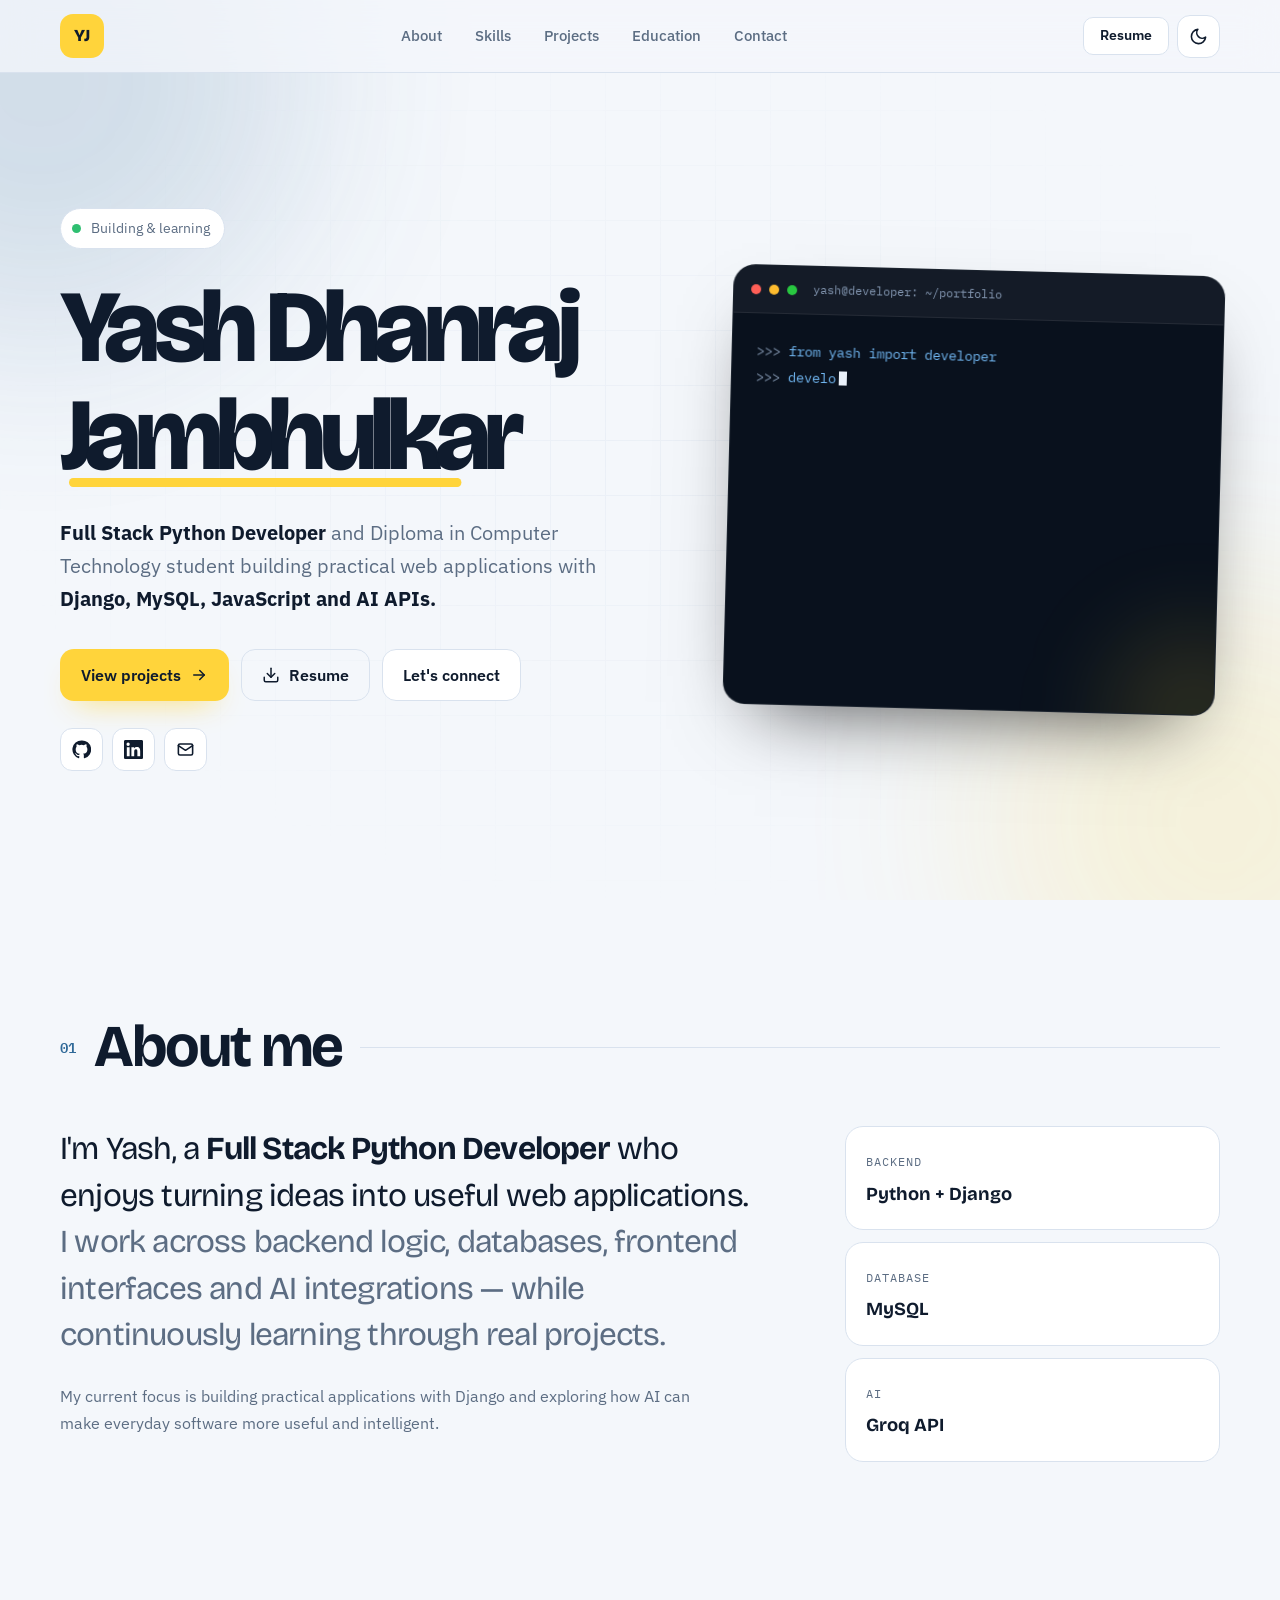
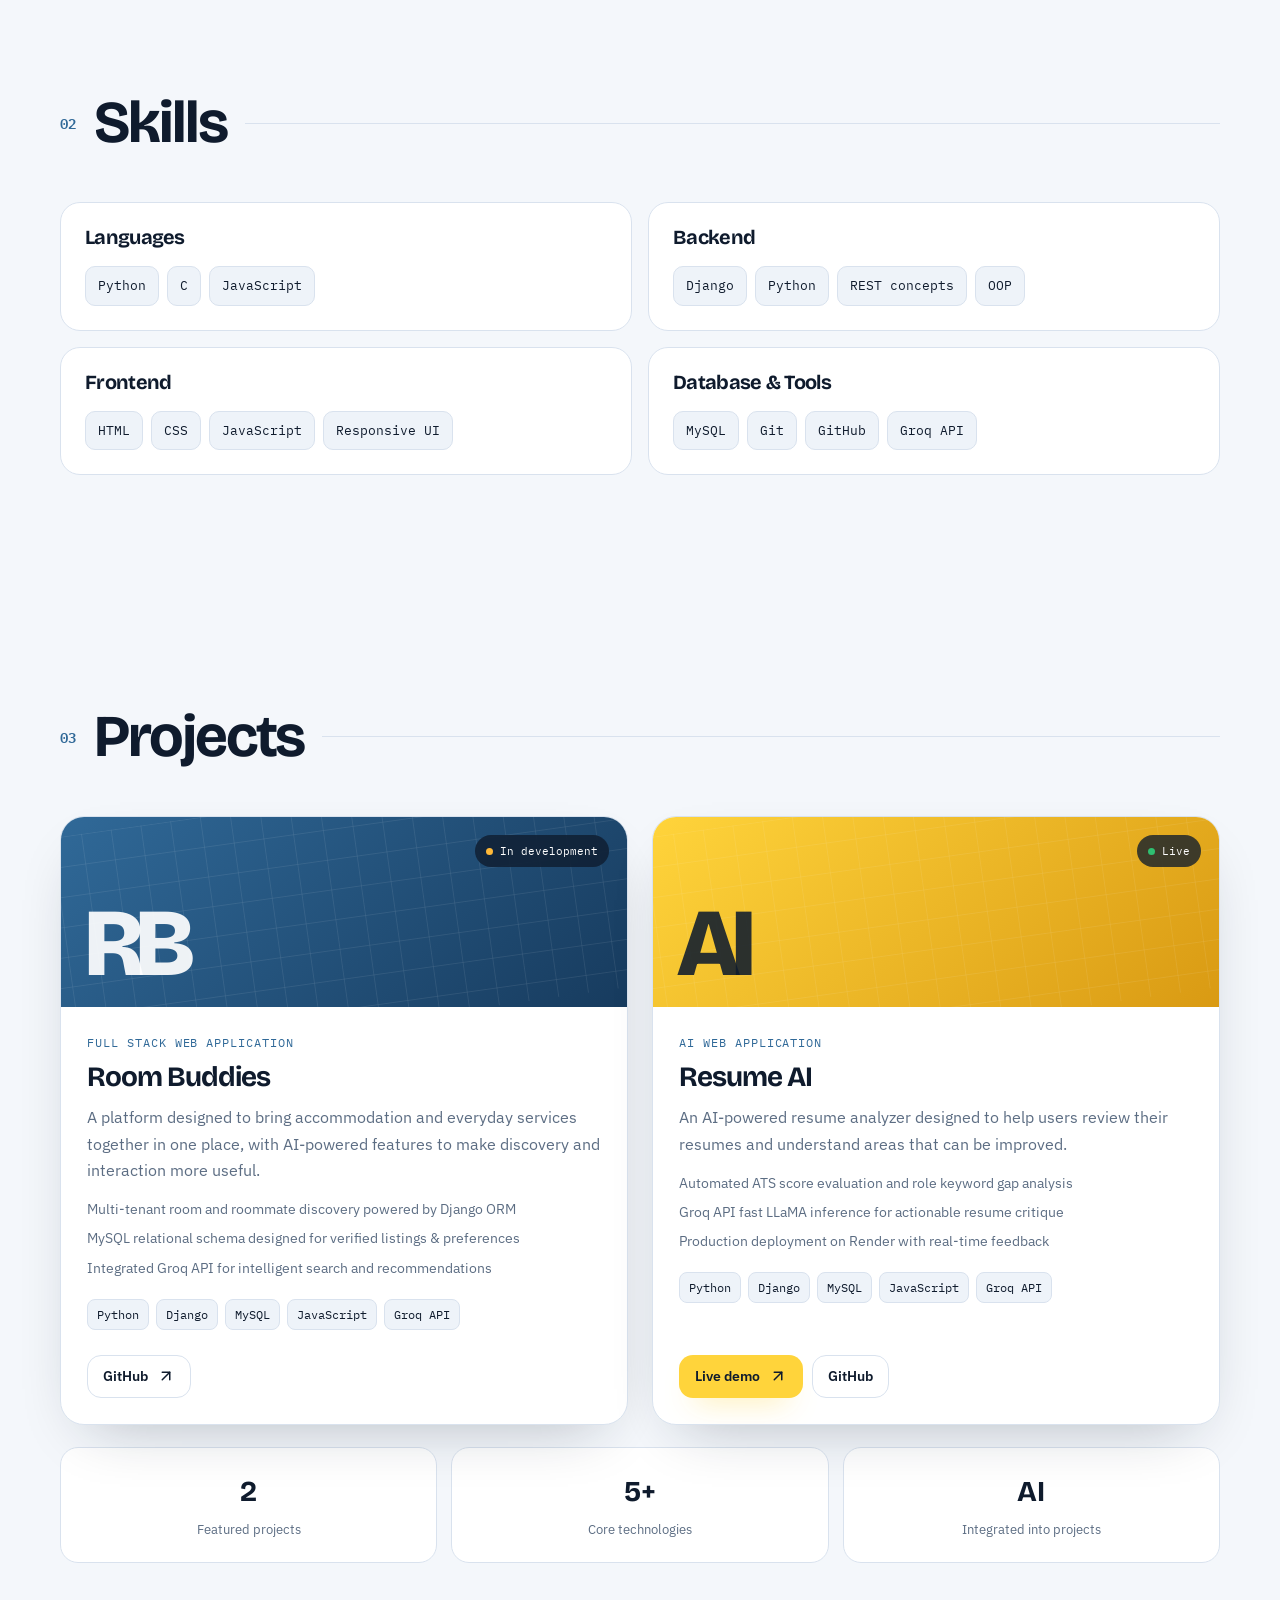
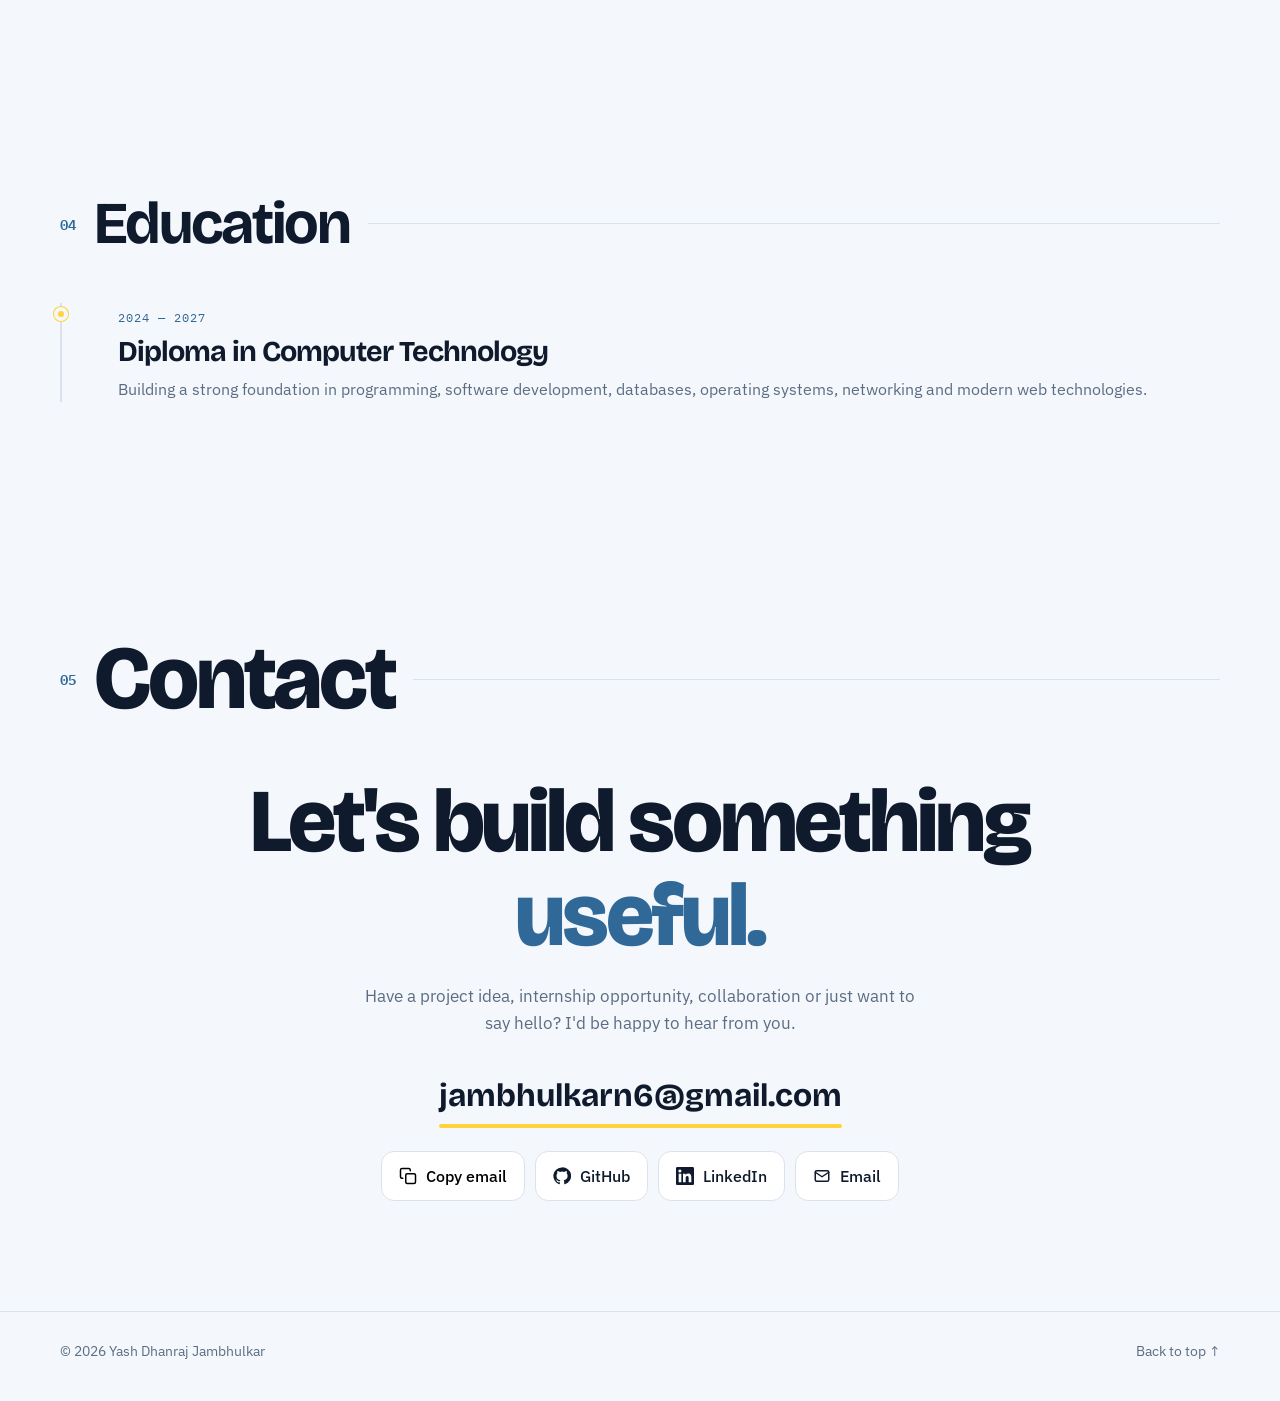
==== commit 0758256a: "Enhance portfolio: modular architecture, interactive CLI terminal, resume CTA, and Netlify config" ====
--- a/index.html
+++ b/index.html
@@ -8,1805 +8,50 @@
 
 <meta name="description"
       content="Portfolio of Yash Dhanraj Jambhulkar, a Diploma in Computer Technology student and Full Stack Python Developer building practical web applications with Django, MySQL, JavaScript and AI APIs.">
-
 <meta name="author" content="Yash Dhanraj Jambhulkar">
 <meta name="theme-color" content="#0f1b2d">
 
+<link rel="icon" type="image/svg+xml" href="assets/favicon.svg">
+<link rel="canonical" href="https://yashjambhulkar.netlify.app/">
+
+<!-- Open Graph / Facebook -->
+<meta property="og:type" content="website">
+<meta property="og:url" content="https://yashjambhulkar.netlify.app/">
 <meta property="og:title" content="Yash Dhanraj Jambhulkar | Full Stack Python Developer">
 <meta property="og:description" content="Full Stack Python Developer building practical web applications with Django, MySQL, JavaScript and AI APIs.">
-<meta property="og:type" content="website">
+<meta property="og:site_name" content="Yash Dhanraj Jambhulkar Portfolio">
+
+<!-- Twitter -->
+<meta name="twitter:card" content="summary_large_image">
+<meta name="twitter:url" content="https://yashjambhulkar.netlify.app/">
+<meta name="twitter:title" content="Yash Dhanraj Jambhulkar | Full Stack Python Developer">
+<meta name="twitter:description" content="Full Stack Python Developer building practical web applications with Django, MySQL, JavaScript and AI APIs.">
+
+<!-- Structured Data (Schema.org) -->
+<script type="application/ld+json">
+{
+  "@context": "https://schema.org",
+  "@type": "Person",
+  "name": "Yash Dhanraj Jambhulkar",
+  "url": "https://yashjambhulkar.netlify.app/",
+  "jobTitle": "Full Stack Python Developer",
+  "sameAs": [
+    "https://github.com/yash-jambhulkar06",
+    "https://www.linkedin.com/in/yash-jambhulkar-6092663b6"
+  ],
+  "knowsAbout": ["Python", "Django", "MySQL", "JavaScript", "REST APIs", "Artificial Intelligence", "Groq API"]
+}
+</script>
 
 <link rel="preconnect" href="https://fonts.googleapis.com">
 <link rel="preconnect" href="https://fonts.gstatic.com" crossorigin>
-
 <link href="https://fonts.googleapis.com/css2?family=Bricolage+Grotesque:opsz,wght@12..96,500..800&family=IBM+Plex+Sans:wght@400;500;600&family=IBM+Plex+Mono:wght@400;500;600&display=swap" rel="stylesheet">
 
 <script>
 document.documentElement.classList.add("js");
 </script>
 
-<style>
-
-/* =========================================================
-   DESIGN TOKENS
-========================================================= */
-
-:root {
-    --bg: #f4f7fb;
-    --surface: #ffffff;
-    --surface-2: #eef3f9;
-    --glass: rgba(244,247,251,.78);
-
-    --ink: #0f1b2d;
-    --muted: #5c6d83;
-    --line: #d9e2ee;
-
-    --blue: #306998;
-    --blue-dark: #1f4f76;
-    --yellow: #ffd43b;
-    --yellow-dark: #eabf1e;
-
-    --green: #2fbf71;
-    --red: #ff5f57;
-
-    --code-bg: #09111d;
-    --code-ink: #eaf1fa;
-    --code-muted: #8194ae;
-    --code-yellow: #ffd43b;
-    --code-blue: #71b7f2;
-    --code-green: #70d69a;
-
-    --shadow:
-        0 24px 60px -30px rgba(15,27,45,.32);
-
-    --shadow-hover:
-        0 30px 70px -30px rgba(15,27,45,.45);
-
-    --display:
-        "Bricolage Grotesque",
-        "Segoe UI",
-        system-ui,
-        sans-serif;
-
-    --body:
-        "IBM Plex Sans",
-        system-ui,
-        -apple-system,
-        "Segoe UI",
-        sans-serif;
-
-    --mono:
-        "IBM Plex Mono",
-        ui-monospace,
-        SFMono-Regular,
-        Consolas,
-        monospace;
-}
-
-:root[data-theme="dark"] {
-    --bg: #080f19;
-    --surface: #101a29;
-    --surface-2: #152235;
-    --glass: rgba(8,15,25,.78);
-
-    --ink: #edf4fc;
-    --muted: #9aaac0;
-    --line: #22334b;
-
-    --blue: #65a6dd;
-    --blue-dark: #4b88bb;
-    --yellow: #ffd43b;
-
-    --shadow:
-        0 25px 65px -30px rgba(0,0,0,.75);
-
-    --shadow-hover:
-        0 30px 75px -25px rgba(0,0,0,.85);
-}
-
-@media (prefers-color-scheme: dark) {
-    :root:not([data-theme="light"]) {
-        --bg: #080f19;
-        --surface: #101a29;
-        --surface-2: #152235;
-        --glass: rgba(8,15,25,.78);
-
-        --ink: #edf4fc;
-        --muted: #9aaac0;
-        --line: #22334b;
-
-        --blue: #65a6dd;
-        --blue-dark: #4b88bb;
-
-        --shadow:
-            0 25px 65px -30px rgba(0,0,0,.75);
-
-        --shadow-hover:
-            0 30px 75px -25px rgba(0,0,0,.85);
-    }
-}
-
-
-/* =========================================================
-   BASE
-========================================================= */
-
-*,
-*::before,
-*::after {
-    box-sizing: border-box;
-}
-
-html {
-    scroll-behavior: smooth;
-    scroll-padding-top: 85px;
-}
-
-body {
-    margin: 0;
-    background: var(--bg);
-    color: var(--ink);
-    font-family: var(--body);
-    font-size: 16px;
-    line-height: 1.65;
-    overflow-x: hidden;
-    -webkit-font-smoothing: antialiased;
-    transition:
-        background-color .35s ease,
-        color .35s ease;
-}
-
-body::selection {
-    background: var(--yellow);
-    color: var(--ink);
-}
-
-h1,
-h2,
-h3,
-h4 {
-    margin: 0;
-    font-family: var(--display);
-    line-height: 1.05;
-    letter-spacing: -.035em;
-}
-
-p {
-    margin: 0;
-}
-
-a {
-    color: inherit;
-}
-
-button,
-a {
-    -webkit-tap-highlight-color: transparent;
-}
-
-button {
-    font: inherit;
-}
-
-img,
-svg {
-    max-width: 100%;
-}
-
-:focus-visible {
-    outline: 3px solid var(--blue);
-    outline-offset: 4px;
-    border-radius: 8px;
-}
-
-.wrap {
-    width: min(1160px, calc(100% - 40px));
-    margin-inline: auto;
-}
-
-
-/* =========================================================
-   BACKGROUND
-========================================================= */
-
-.background {
-    position: fixed;
-    inset: 0;
-    z-index: -10;
-    overflow: hidden;
-    pointer-events: none;
-}
-
-.grid {
-    position: absolute;
-    inset: 0;
-    opacity: .35;
-
-    background-image:
-        linear-gradient(var(--line) 1px, transparent 1px),
-        linear-gradient(90deg, var(--line) 1px, transparent 1px);
-
-    background-size: 55px 55px;
-
-    mask-image:
-        radial-gradient(
-            ellipse at center,
-            black 0%,
-            transparent 72%
-        );
-
-    -webkit-mask-image:
-        radial-gradient(
-            ellipse at center,
-            black 0%,
-            transparent 72%
-        );
-}
-
-.blob {
-    position: absolute;
-    border-radius: 50%;
-    filter: blur(100px);
-    opacity: .7;
-}
-
-.blob.one {
-    width: 520px;
-    height: 520px;
-    left: -220px;
-    top: -180px;
-    background: rgba(48,105,152,.25);
-    animation: floatOne 18s ease-in-out infinite alternate;
-}
-
-.blob.two {
-    width: 480px;
-    height: 480px;
-    right: -180px;
-    bottom: -160px;
-    background: rgba(255,212,59,.23);
-    animation: floatTwo 22s ease-in-out infinite alternate;
-}
-
-@keyframes floatOne {
-    to {
-        transform: translate(180px,140px) scale(1.15);
-    }
-}
-
-@keyframes floatTwo {
-    to {
-        transform: translate(-160px,-100px) scale(1.2);
-    }
-}
-
-
-/* =========================================================
-   SCROLL PROGRESS
-========================================================= */
-
-.progress {
-    position: fixed;
-    z-index: 100;
-    top: 0;
-    left: 0;
-    width: 100%;
-    height: 3px;
-}
-
-.progress span {
-    display: block;
-    width: 100%;
-    height: 100%;
-    background: var(--yellow);
-    transform: scaleX(0);
-    transform-origin: left;
-}
-
-
-/* =========================================================
-   HEADER
-========================================================= */
-
-header {
-    position: sticky;
-    top: 0;
-    z-index: 90;
-
-    background: var(--glass);
-    backdrop-filter: blur(18px);
-    -webkit-backdrop-filter: blur(18px);
-
-    border-bottom: 1px solid var(--line);
-}
-
-.nav {
-    min-height: 72px;
-
-    display: flex;
-    align-items: center;
-    justify-content: space-between;
-    gap: 20px;
-}
-
-.logo {
-    width: 44px;
-    height: 44px;
-
-    display: grid;
-    place-items: center;
-
-    border-radius: 13px;
-
-    background: var(--yellow);
-    color: #0f1b2d;
-
-    font-family: var(--display);
-    font-weight: 800;
-    font-size: 1.05rem;
-
-    text-decoration: none;
-
-    transition:
-        transform .25s ease,
-        box-shadow .25s ease;
-}
-
-.logo:hover {
-    transform: rotate(-7deg) scale(1.08);
-    box-shadow: 0 10px 25px -10px rgba(255,212,59,.9);
-}
-
-.nav-links {
-    display: flex;
-    align-items: center;
-    gap: 5px;
-
-    list-style: none;
-    margin: 0;
-    padding: 0;
-}
-
-.nav-links a {
-    display: block;
-
-    padding: 9px 14px;
-    border-radius: 999px;
-
-    text-decoration: none;
-
-    color: var(--muted);
-    font-size: .92rem;
-    font-weight: 500;
-
-    transition:
-        color .2s ease,
-        background .2s ease;
-}
-
-.nav-links a:hover {
-    color: var(--ink);
-}
-
-.nav-links a.active {
-    color: var(--ink);
-    background: var(--surface);
-    box-shadow: inset 0 0 0 1px var(--line);
-}
-
-.nav-actions {
-    display: flex;
-    align-items: center;
-    gap: 8px;
-}
-
-.icon-button {
-    width: 43px;
-    height: 43px;
-
-    display: grid;
-    place-items: center;
-
-    border: 1px solid var(--line);
-    border-radius: 13px;
-
-    background: var(--surface);
-    color: var(--ink);
-
-    cursor: pointer;
-
-    transition:
-        transform .2s ease,
-        border-color .2s ease;
-}
-
-.icon-button:hover {
-    transform: translateY(-2px);
-    border-color: var(--blue);
-}
-
-.icon-button svg {
-    width: 19px;
-    height: 19px;
-}
-
-.sun {
-    display: none;
-}
-
-:root[data-theme="dark"] .sun {
-    display: block;
-}
-
-:root[data-theme="dark"] .moon {
-    display: none;
-}
-
-@media (prefers-color-scheme: dark) {
-    :root:not([data-theme="light"]) .sun {
-        display: block;
-    }
-
-    :root:not([data-theme="light"]) .moon {
-        display: none;
-    }
-}
-
-.menu-button {
-    display: none;
-}
-
-
-/* =========================================================
-   HERO
-========================================================= */
-
-.hero {
-    position: relative;
-    min-height: calc(100vh - 72px);
-
-    display: grid;
-    align-items: center;
-
-    padding:
-        clamp(70px,9vw,125px)
-        0
-        clamp(70px,9vw,110px);
-}
-
-.hero-grid {
-    display: grid;
-    grid-template-columns: 1.08fr .92fr;
-
-    align-items: center;
-
-    gap: clamp(45px,7vw,100px);
-}
-
-.availability {
-    width: fit-content;
-
-    display: inline-flex;
-    align-items: center;
-    gap: 10px;
-
-    padding: 8px 14px 8px 11px;
-
-    border: 1px solid var(--line);
-    border-radius: 999px;
-
-    background: var(--surface);
-
-    color: var(--muted);
-
-    font-size: .88rem;
-
-    margin-bottom: 25px;
-}
-
-.availability-dot {
-    width: 9px;
-    height: 9px;
-    border-radius: 50%;
-
-    background: var(--green);
-
-    box-shadow:
-        0 0 0 0 rgba(47,191,113,.55);
-
-    animation: pulse 2s infinite;
-}
-
-@keyframes pulse {
-    70% {
-        box-shadow:
-            0 0 0 9px rgba(47,191,113,0);
-    }
-
-    100% {
-        box-shadow:
-            0 0 0 0 rgba(47,191,113,0);
-    }
-}
-
-.hero h1 {
-    max-width: 850px;
-
-    font-size:
-        clamp(3.2rem,8vw,7.2rem);
-
-    font-weight: 800;
-
-    letter-spacing: -.065em;
-}
-
-.hero h1 .accent {
-    position: relative;
-    display: inline-block;
-}
-
-.hero h1 .accent::after {
-    content: "";
-
-    position: absolute;
-
-    left: 2%;
-    right: 3%;
-    bottom: .02em;
-
-    height: .09em;
-
-    background: var(--yellow);
-
-    border-radius: 999px;
-
-    transform-origin: left;
-    transform: scaleX(.9);
-
-    transition: transform .5s ease;
-}
-
-.hero h1:hover .accent::after {
-    transform: scaleX(1);
-}
-
-.hero-description {
-    max-width: 620px;
-
-    margin-top: 27px;
-
-    color: var(--muted);
-
-    font-size:
-        clamp(1.05rem,2vw,1.25rem);
-}
-
-.hero-description strong {
-    color: var(--ink);
-}
-
-.hero-actions {
-    display: flex;
-    flex-wrap: wrap;
-
-    gap: 12px;
-
-    margin-top: 34px;
-}
-
-.button {
-    display: inline-flex;
-    align-items: center;
-    justify-content: center;
-    gap: 9px;
-
-    min-height: 48px;
-
-    padding: 12px 20px;
-
-    border-radius: 14px;
-
-    border: 1px solid transparent;
-
-    text-decoration: none;
-
-    font-weight: 600;
-
-    transition:
-        transform .25s ease,
-        box-shadow .25s ease,
-        border-color .25s ease;
-}
-
-.button:hover {
-    transform: translateY(-3px);
-}
-
-.button-primary {
-    background: var(--yellow);
-    color: #0f1b2d;
-
-    box-shadow:
-        0 15px 30px -17px rgba(255,212,59,.9);
-}
-
-.button-primary:hover {
-    box-shadow:
-        0 20px 35px -16px rgba(255,212,59,1);
-}
-
-.button-secondary {
-    background: var(--surface);
-    color: var(--ink);
-
-    border-color: var(--line);
-}
-
-.button-secondary:hover {
-    border-color: var(--blue);
-}
-
-.button svg {
-    width: 18px;
-    height: 18px;
-}
-
-.social-row {
-    display: flex;
-    align-items: center;
-    gap: 9px;
-
-    margin-top: 27px;
-}
-
-.social-button {
-    width: 43px;
-    height: 43px;
-
-    display: grid;
-    place-items: center;
-
-    border-radius: 12px;
-
-    border: 1px solid var(--line);
-
-    background: var(--surface);
-
-    text-decoration: none;
-
-    transition:
-        transform .25s ease,
-        border-color .25s ease;
-}
-
-.social-button:hover {
-    transform: translateY(-3px);
-    border-color: var(--blue);
-}
-
-.social-button svg {
-    width: 19px;
-    height: 19px;
-}
-
-
-/* =========================================================
-   TERMINAL
-========================================================= */
-
-.terminal {
-    position: relative;
-
-    background: var(--code-bg);
-
-    border-radius: 22px;
-
-    overflow: hidden;
-
-    box-shadow:
-        0 35px 75px -35px rgba(0,0,0,.7);
-
-    border: 1px solid rgba(255,255,255,.07);
-
-    transform: rotate(1.5deg);
-
-    transition:
-        transform .5s ease,
-        box-shadow .5s ease;
-}
-
-.terminal:hover {
-    transform:
-        rotate(0)
-        translateY(-7px);
-
-    box-shadow:
-        0 45px 85px -30px rgba(0,0,0,.75);
-}
-
-.terminal::before {
-    content: "";
-
-    position: absolute;
-
-    width: 180px;
-    height: 180px;
-
-    right: -70px;
-    bottom: -90px;
-
-    border-radius: 50%;
-
-    background: rgba(255,212,59,.13);
-
-    filter: blur(45px);
-}
-
-.terminal-bar {
-    height: 48px;
-
-    display: flex;
-    align-items: center;
-    gap: 8px;
-
-    padding: 0 17px;
-
-    background: rgba(255,255,255,.045);
-
-    border-bottom: 1px solid rgba(255,255,255,.07);
-}
-
-.terminal-dot {
-    width: 10px;
-    height: 10px;
-
-    border-radius: 50%;
-}
-
-.terminal-dot.red {
-    background: #ff5f57;
-}
-
-.terminal-dot.yellow {
-    background: #febc2e;
-}
-
-.terminal-dot.green {
-    background: #28c840;
-}
-
-.terminal-title {
-    margin-left: 8px;
-
-    color: var(--code-muted);
-
-    font-family: var(--mono);
-
-    font-size: .76rem;
-}
-
-.terminal-body {
-    position: relative;
-    min-height: 390px;
-
-    padding: 24px;
-
-    color: var(--code-ink);
-
-    font-family: var(--mono);
-    font-size: .86rem;
-
-    line-height: 1.9;
-}
-
-.terminal-line {
-    white-space: pre-wrap;
-    word-break: break-word;
-}
-
-.prompt {
-    color: var(--code-muted);
-}
-
-.command {
-    color: var(--code-blue);
-}
-
-.output {
-    color: var(--code-yellow);
-}
-
-.output.green {
-    color: var(--code-green);
-}
-
-.cursor {
-    display: inline-block;
-
-    width: .55em;
-    height: 1em;
-
-    margin-left: 3px;
-
-    vertical-align: -.15em;
-
-    background: var(--code-ink);
-
-    animation: blink .9s steps(1) infinite;
-}
-
-@keyframes blink {
-    50% {
-        opacity: 0;
-    }
-}
-
-
-/* =========================================================
-   SECTION
-========================================================= */
-
-section {
-    padding:
-        clamp(75px,9vw,125px)
-        0;
-}
-
-.section-heading {
-    display: flex;
-    align-items: center;
-    gap: 18px;
-
-    margin-bottom: 48px;
-}
-
-.section-number {
-    color: var(--blue);
-
-    font-family: var(--mono);
-    font-size: .85rem;
-    font-weight: 600;
-}
-
-.section-heading h2 {
-    font-size:
-        clamp(2.2rem,5vw,3.7rem);
-}
-
-.section-line {
-    flex: 1;
-
-    height: 1px;
-
-    background: var(--line);
-}
-
-
-/* =========================================================
-   ABOUT
-========================================================= */
-
-.about-grid {
-    display: grid;
-
-    grid-template-columns:
-        minmax(0,1.3fr)
-        minmax(280px,.7fr);
-
-    gap:
-        clamp(35px,7vw,90px);
-}
-
-.about-main {
-    font-family: var(--display);
-
-    font-size:
-        clamp(1.4rem,2.8vw,2rem);
-
-    line-height: 1.45;
-
-    letter-spacing: -.025em;
-}
-
-.about-main span {
-    color: var(--muted);
-}
-
-.about-note {
-    margin-top: 25px;
-
-    max-width: 650px;
-
-    color: var(--muted);
-
-    font-size: 1rem;
-}
-
-.info-cards {
-    display: grid;
-    gap: 12px;
-}
-
-.info-card {
-    padding: 20px;
-
-    border-radius: 18px;
-
-    background: var(--surface);
-
-    border: 1px solid var(--line);
-
-    transition:
-        transform .25s ease,
-        border-color .25s ease,
-        box-shadow .25s ease;
-}
-
-.info-card:hover {
-    transform: translateX(7px);
-
-    border-color: var(--blue);
-
-    box-shadow: var(--shadow);
-}
-
-.info-label {
-    color: var(--muted);
-
-    font-family: var(--mono);
-
-    font-size: .75rem;
-
-    text-transform: uppercase;
-
-    letter-spacing: .08em;
-}
-
-.info-card strong {
-    display: block;
-
-    margin-top: 5px;
-
-    font-family: var(--display);
-
-    font-size: 1.15rem;
-}
-
-
-/* =========================================================
-   SKILLS
-========================================================= */
-
-.skills-grid {
-    display: grid;
-
-    grid-template-columns:
-        repeat(2,minmax(0,1fr));
-
-    gap: 16px;
-}
-
-.skill-group {
-    padding: 24px;
-
-    border-radius: 20px;
-
-    background: var(--surface);
-
-    border: 1px solid var(--line);
-
-    transition:
-        transform .3s ease,
-        border-color .3s ease;
-}
-
-.skill-group:hover {
-    transform: translateY(-5px);
-    border-color: var(--blue);
-}
-
-.skill-group h3 {
-    font-size: 1.25rem;
-
-    margin-bottom: 18px;
-}
-
-.skill-list {
-    display: flex;
-    flex-wrap: wrap;
-
-    gap: 8px;
-}
-
-.skill {
-    padding: 8px 12px;
-
-    border-radius: 10px;
-
-    background: var(--surface-2);
-
-    border: 1px solid var(--line);
-
-    font-family: var(--mono);
-
-    font-size: .82rem;
-
-    transition:
-        background .2s ease,
-        color .2s ease,
-        transform .2s ease;
-}
-
-.skill:hover {
-    background: var(--yellow);
-    color: #0f1b2d;
-
-    transform: translateY(-2px);
-}
-
-
-/* =========================================================
-   PROJECTS
-========================================================= */
-
-.project-grid {
-    display: grid;
-
-    grid-template-columns:
-        repeat(2,minmax(0,1fr));
-
-    gap: 24px;
-}
-
-.project-card {
-    position: relative;
-
-    display: flex;
-    flex-direction: column;
-
-    min-height: 100%;
-
-    overflow: hidden;
-
-    border-radius: 24px;
-
-    background: var(--surface);
-
-    border: 1px solid var(--line);
-
-    box-shadow: var(--shadow);
-
-    transition:
-        transform .35s ease,
-        border-color .35s ease,
-        box-shadow .35s ease;
-}
-
-.project-card:hover {
-    transform: translateY(-8px);
-
-    border-color: var(--blue);
-
-    box-shadow: var(--shadow-hover);
-}
-
-.project-top {
-    position: relative;
-
-    height: 190px;
-
-    display: flex;
-    align-items: flex-end;
-
-    padding: 24px;
-
-    overflow: hidden;
-
-    background:
-        linear-gradient(
-            135deg,
-            var(--blue),
-            #173b5e
-        );
-}
-
-.project-card.resume .project-top {
-    background:
-        linear-gradient(
-            135deg,
-            #ffd43b,
-            #d99a13
-        );
-}
-
-.project-grid-pattern {
-    position: absolute;
-    inset: 0;
-
-    opacity: .16;
-
-    background-image:
-        linear-gradient(
-            rgba(255,255,255,.5) 1px,
-            transparent 1px
-        ),
-        linear-gradient(
-            90deg,
-            rgba(255,255,255,.5) 1px,
-            transparent 1px
-        );
-
-    background-size: 25px 25px;
-
-    transform: rotate(-8deg) scale(1.2);
-}
-
-.project-logo {
-    position: relative;
-
-    z-index: 2;
-
-    font-family: var(--display);
-
-    font-size: 6rem;
-
-    font-weight: 800;
-
-    line-height: .8;
-
-    letter-spacing: -.08em;
-
-    color: rgba(255,255,255,.92);
-
-    transition:
-        transform .45s cubic-bezier(.2,.9,.2,1);
-}
-
-.project-card.resume .project-logo {
-    color: rgba(15,27,45,.88);
-}
-
-.project-card:hover .project-logo {
-    transform:
-        translateY(-10px)
-        scale(1.05);
-}
-
-.status {
-    position: absolute;
-
-    z-index: 4;
-
-    top: 18px;
-    right: 18px;
-
-    display: inline-flex;
-    align-items: center;
-    gap: 7px;
-
-    padding: 7px 11px;
-
-    border-radius: 999px;
-
-    background: rgba(15,27,45,.78);
-
-    color: white;
-
-    backdrop-filter: blur(8px);
-
-    font-family: var(--mono);
-
-    font-size: .7rem;
-}
-
-.status-dot {
-    width: 7px;
-    height: 7px;
-
-    border-radius: 50%;
-
-    background: #ffb938;
-}
-
-.status.live .status-dot {
-    background: var(--green);
-}
-
-.project-body {
-    display: flex;
-    flex-direction: column;
-
-    flex: 1;
-
-    padding: 26px;
-}
-
-.project-meta {
-    margin-bottom: 10px;
-
-    color: var(--blue);
-
-    font-family: var(--mono);
-
-    font-size: .75rem;
-
-    text-transform: uppercase;
-
-    letter-spacing: .08em;
-}
-
-.project-body h3 {
-    font-size: 1.75rem;
-}
-
-.project-body p {
-    margin-top: 12px;
-
-    color: var(--muted);
-}
-
-.project-tags {
-    display: flex;
-    flex-wrap: wrap;
-
-    gap: 7px;
-
-    list-style: none;
-
-    padding: 0;
-    margin: 20px 0 0;
-}
-
-.project-tags li {
-    padding: 5px 9px;
-
-    border-radius: 8px;
-
-    background: var(--surface-2);
-
-    border: 1px solid var(--line);
-
-    font-family: var(--mono);
-
-    font-size: .72rem;
-}
-
-.project-actions {
-    display: flex;
-    flex-wrap: wrap;
-
-    gap: 9px;
-
-    margin-top: auto;
-    padding-top: 25px;
-}
-
-.project-actions .button {
-    min-height: 42px;
-
-    padding: 9px 15px;
-
-    font-size: .87rem;
-}
-
-
-/* =========================================================
-   MINI STATS
-========================================================= */
-
-.stats {
-    display: grid;
-
-    grid-template-columns:
-        repeat(3,1fr);
-
-    gap: 14px;
-
-    margin-top: 22px;
-}
-
-.stat {
-    padding: 20px;
-
-    border-radius: 18px;
-
-    background: var(--surface);
-
-    border: 1px solid var(--line);
-
-    text-align: center;
-}
-
-.stat strong {
-    display: block;
-
-    font-family: var(--display);
-
-    font-size: 1.8rem;
-}
-
-.stat span {
-    color: var(--muted);
-
-    font-size: .83rem;
-}
-
-
-/* =========================================================
-   EDUCATION
-========================================================= */
-
-.timeline {
-    position: relative;
-
-    padding-left: 28px;
-
-    border-left: 2px solid var(--line);
-}
-
-.timeline-item {
-    position: relative;
-
-    padding: 0 0 45px 28px;
-}
-
-.timeline-item:last-child {
-    padding-bottom: 0;
-}
-
-.timeline-item::before {
-    content: "";
-
-    position: absolute;
-
-    left: -36px;
-    top: 4px;
-
-    width: 14px;
-    height: 14px;
-
-    border-radius: 50%;
-
-    background: var(--yellow);
-
-    border: 4px solid var(--bg);
-    box-shadow: 0 0 0 1px var(--yellow);
-}
-
-.timeline-date {
-    color: var(--blue);
-
-    font-family: var(--mono);
-
-    font-size: .78rem;
-
-    text-transform: uppercase;
-
-    letter-spacing: .08em;
-}
-
-.timeline-item h3 {
-    margin-top: 8px;
-
-    font-size:
-        clamp(1.35rem,3vw,1.8rem);
-}
-
-.timeline-item p {
-    margin-top: 8px;
-
-    color: var(--muted);
-}
-
-
-/* =========================================================
-   CONTACT
-========================================================= */
-
-.contact {
-    text-align: center;
-
-    padding-bottom: 110px;
-}
-
-.contact h2 {
-    max-width: 850px;
-
-    margin-inline: auto;
-
-    font-size:
-        clamp(2.7rem,7vw,5.8rem);
-
-    font-weight: 800;
-}
-
-.contact h2 span {
-    color: var(--blue);
-}
-
-.contact-description {
-    max-width: 570px;
-
-    margin: 20px auto 0;
-
-    color: var(--muted);
-
-    font-size: 1.05rem;
-}
-
-.email {
-    display: inline-block;
-
-    margin-top: 32px;
-
-    font-family: var(--display);
-
-    font-size:
-        clamp(1.15rem,4vw,2rem);
-
-    font-weight: 700;
-
-    text-decoration: none;
-
-    overflow-wrap: anywhere;
-
-    position: relative;
-}
-
-.email::after {
-    content: "";
-
-    position: absolute;
-
-    left: 0;
-    right: 0;
-    bottom: -5px;
-
-    height: 4px;
-
-    border-radius: 999px;
-
-    background: var(--yellow);
-
-    transform-origin: left;
-
-    transition:
-        transform .4s ease;
-}
-
-.email:hover::after {
-    transform: scaleX(0);
-    transform-origin: right;
-}
-
-.contact-links {
-    display: flex;
-
-    justify-content: center;
-
-    flex-wrap: wrap;
-
-    gap: 10px;
-
-    margin-top: 28px;
-}
-
-.contact-link {
-    display: inline-flex;
-    align-items: center;
-    gap: 9px;
-
-    padding: 11px 17px;
-
-    border-radius: 13px;
-
-    background: var(--surface);
-
-    border: 1px solid var(--line);
-
-    text-decoration: none;
-
-    font-weight: 500;
-
-    transition:
-        transform .25s ease,
-        border-color .25s ease;
-}
-
-.contact-link:hover {
-    transform: translateY(-3px);
-    border-color: var(--blue);
-}
-
-.contact-link svg {
-    width: 18px;
-    height: 18px;
-}
-
-
-/* =========================================================
-   FOOTER
-========================================================= */
-
-footer {
-    border-top: 1px solid var(--line);
-
-    padding: 28px 0 38px;
-
-    color: var(--muted);
-
-    font-size: .88rem;
-}
-
-.footer-inner {
-    display: flex;
-
-    justify-content: space-between;
-
-    align-items: center;
-
-    gap: 15px;
-}
-
-.footer-inner a {
-    text-decoration: none;
-}
-
-.footer-inner a:hover {
-    color: var(--ink);
-}
-
-
-/* =========================================================
-   REVEAL ANIMATION
-========================================================= */
-
-.reveal {
-    transition:
-        opacity .75s ease,
-        transform .75s cubic-bezier(.2,.9,.2,1);
-}
-
-.js .reveal:not(.visible) {
-    opacity: 0;
-    transform: translateY(25px);
-}
-
-.delay-1 {
-    transition-delay: .1s;
-}
-
-.delay-2 {
-    transition-delay: .2s;
-}
-
-.delay-3 {
-    transition-delay: .3s;
-}
-
-
-/* =========================================================
-   HERO ENTRY
-========================================================= */
-
-.js .hero-content {
-    animation:
-        heroIn .9s cubic-bezier(.2,.9,.2,1) both;
-}
-
-.js .terminal {
-    animation:
-        terminalIn 1s cubic-bezier(.2,.9,.2,1) .15s both;
-}
-
-@keyframes heroIn {
-    from {
-        opacity: 0;
-        transform: translateY(30px);
-    }
-
-    to {
-        opacity: 1;
-        transform: none;
-    }
-}
-
-@keyframes terminalIn {
-    from {
-        opacity: 0;
-        transform:
-            translateY(40px)
-            rotate(5deg);
-    }
-
-    to {
-        opacity: 1;
-        transform:
-            rotate(1.5deg);
-    }
-}
-
-
-/* =========================================================
-   RESPONSIVE
-========================================================= */
-
-@media (max-width: 900px) {
-
-    .hero-grid {
-        grid-template-columns: 1fr;
-    }
-
-    .terminal {
-        max-width: 720px;
-        width: 100%;
-        margin-inline: auto;
-    }
-
-    .about-grid {
-        grid-template-columns: 1fr;
-    }
-
-    .project-grid {
-        grid-template-columns: 1fr;
-    }
-
-    .skills-grid {
-        grid-template-columns: 1fr 1fr;
-    }
-}
-
-@media (max-width: 760px) {
-
-    .wrap {
-        width: min(100% - 28px, 1160px);
-    }
-
-    .nav {
-        min-height: 66px;
-    }
-
-    .menu-button {
-        display: grid;
-    }
-
-    .nav-links {
-        position: absolute;
-
-        top: 66px;
-        left: 0;
-        right: 0;
-
-        display: flex;
-        flex-direction: column;
-        align-items: stretch;
-
-        gap: 4px;
-
-        padding: 12px 14px 16px;
-
-        background: var(--bg);
-
-        border-bottom: 1px solid var(--line);
-
-        clip-path: inset(0 0 100% 0);
-
-        pointer-events: none;
-
-        transition:
-            clip-path .35s ease;
-    }
-
-    .nav-links.open {
-        clip-path: inset(0 0 0 0);
-        pointer-events: auto;
-    }
-
-    .nav-links a {
-        padding: 13px 15px;
-        border-radius: 12px;
-    }
-
-    .hero {
-        min-height: auto;
-
-        padding-top: 65px;
-    }
-
-    .hero h1 {
-        font-size:
-            clamp(3rem,15vw,5rem);
-    }
-
-    .hero-description {
-        font-size: 1.03rem;
-    }
-
-    .terminal {
-        transform: none;
-    }
-
-    .terminal:hover {
-        transform: none;
-    }
-
-    .terminal-body {
-        min-height: 330px;
-        padding: 19px;
-        font-size: .77rem;
-    }
-
-    .skills-grid {
-        grid-template-columns: 1fr;
-    }
-
-    .stats {
-        grid-template-columns: 1fr;
-    }
-
-    .project-top {
-        height: 165px;
-    }
-
-    .project-logo {
-        font-size: 5rem;
-    }
-
-    .footer-inner {
-        flex-direction: column;
-        align-items: flex-start;
-    }
-}
-
-@media (max-width: 450px) {
-
-    .hero-actions {
-        flex-direction: column;
-    }
-
-    .hero-actions .button {
-        width: 100%;
-    }
-
-    .terminal-body {
-        min-height: 300px;
-    }
-
-    .project-actions {
-        flex-direction: column;
-    }
-
-    .project-actions .button {
-        width: 100%;
-    }
-}
-
-
-/* =========================================================
-   REDUCED MOTION
-========================================================= */
-
-@media (prefers-reduced-motion: reduce) {
-
-    html {
-        scroll-behavior: auto;
-    }
-
-    *,
-    *::before,
-    *::after {
-        animation-duration: .001ms !important;
-        animation-iteration-count: 1 !important;
-        transition-duration: .001ms !important;
-    }
-
-    .js .reveal:not(.visible) {
-        opacity: 1;
-        transform: none;
-    }
-}
-
-</style>
+<link rel="stylesheet" href="css/style.css">
 </head>
 
 
@@ -1867,6 +112,14 @@
         </nav>
 
         <div class="nav-actions">
+
+            <a href="assets/resume.pdf"
+               class="button-nav"
+               target="_blank"
+               rel="noopener"
+               aria-label="View Resume PDF">
+                Resume
+            </a>
 
             <button
                 class="icon-button"
@@ -1987,6 +240,27 @@
 
                 </a>
 
+                <a href="assets/resume.pdf"
+                   target="_blank"
+                   rel="noopener"
+                   class="button button-outline"
+                   aria-label="Download Resume PDF">
+
+                    <svg viewBox="0 0 24 24"
+                         fill="none"
+                         stroke="currentColor"
+                         stroke-width="2"
+                         stroke-linecap="round"
+                         stroke-linejoin="round">
+                        <path d="M21 15v4a2 2 0 0 1-2 2H5a2 2 0 0 1-2-2v-4"/>
+                        <polyline points="7 10 12 15 17 10"/>
+                        <line x1="12" y1="15" x2="12" y2="3"/>
+                    </svg>
+
+                    Resume
+
+                </a>
+
                 <a href="#contact"
                    class="button button-secondary">
 
@@ -2004,7 +278,7 @@
                     href="https://github.com/yash-jambhulkar06"
                     target="_blank"
                     rel="noopener"
-                    aria-label="GitHub">
+                    aria-label="GitHub Profile">
 
                     <svg viewBox="0 0 24 24"
                          fill="currentColor">
@@ -2039,7 +313,7 @@
                     href="https://www.linkedin.com/in/yash-jambhulkar-6092663b6"
                     target="_blank"
                     rel="noopener"
-                    aria-label="LinkedIn">
+                    aria-label="LinkedIn Profile">
 
                     <svg viewBox="0 0 24 24"
                          fill="currentColor">
@@ -2066,7 +340,7 @@
                 <a
                     class="social-button"
                     href="mailto:jambhulkarn6@gmail.com"
-                    aria-label="Email">
+                    aria-label="Send Email">
 
                     <svg viewBox="0 0 24 24"
                          fill="none"
@@ -2094,8 +368,8 @@
         <!-- TERMINAL -->
 
         <div class="terminal"
-             role="img"
-             aria-label="Interactive Python terminal">
+             role="region"
+             aria-label="Interactive Python developer terminal">
 
             <div class="terminal-bar">
 
@@ -2110,8 +384,7 @@
             </div>
 
             <div class="terminal-body"
-                 id="terminalBody"
-                 aria-hidden="true">
+                 id="terminalBody">
             </div>
 
         </div>
@@ -2337,6 +610,11 @@
                         and interaction more useful.
                     </p>
 
+                    <ul class="project-highlights">
+                        <li>Multi-tenant room and roommate discovery powered by Django ORM</li>
+                        <li>MySQL relational schema designed for verified listings & preferences</li>
+                        <li>Integrated Groq API for intelligent search and recommendations</li>
+                    </ul>
 
                     <ul class="project-tags">
 
@@ -2355,7 +633,8 @@
                             class="button button-secondary"
                             href="https://github.com/yash-jambhulkar06"
                             target="_blank"
-                            rel="noopener">
+                            rel="noopener"
+                            aria-label="View Room Buddies code on GitHub">
 
                             GitHub
 
@@ -2414,6 +693,11 @@
                         understand areas that can be improved.
                     </p>
 
+                    <ul class="project-highlights">
+                        <li>Automated ATS score evaluation and role keyword gap analysis</li>
+                        <li>Groq API fast LLaMA inference for actionable resume critique</li>
+                        <li>Production deployment on Render with real-time feedback</li>
+                    </ul>
 
                     <ul class="project-tags">
 
@@ -2432,7 +716,8 @@
                             class="button button-primary"
                             href="https://resumeai-zwez.onrender.com"
                             target="_blank"
-                            rel="noopener">
+                            rel="noopener"
+                            aria-label="View live demo of Resume AI">
 
                             Live demo
 
@@ -2455,7 +740,8 @@
                             class="button button-secondary"
                             href="https://github.com/yash-jambhulkar06"
                             target="_blank"
-                            rel="noopener">
+                            rel="noopener"
+                            aria-label="View Resume AI code on GitHub">
 
                             GitHub
 
@@ -2583,11 +869,35 @@
 
         <div class="contact-links reveal delay-3">
 
+            <button
+                class="contact-link"
+                id="copyEmailBtn"
+                type="button"
+                aria-label="Copy Email address to clipboard">
+
+                <svg viewBox="0 0 24 24"
+                     fill="none"
+                     stroke="currentColor"
+                     stroke-width="2"
+                     stroke-linecap="round"
+                     stroke-linejoin="round">
+
+                    <rect x="9" y="9" width="13" height="13" rx="2" ry="2"/>
+                    <path d="M5 15H4a2 2 0 0 1-2-2V4a2 2 0 0 1 2-2h9a2 2 0 0 1 2 2v1"/>
+
+                </svg>
+
+                <span>Copy email</span>
+
+            </button>
+
+
             <a
                 class="contact-link"
                 href="https://github.com/yash-jambhulkar06"
                 target="_blank"
-                rel="noopener">
+                rel="noopener"
+                aria-label="Visit GitHub Profile">
 
                 <svg viewBox="0 0 24 24"
                      fill="currentColor">
@@ -2623,7 +933,8 @@
                 class="contact-link"
                 href="https://www.linkedin.com/in/yash-jambhulkar-6092663b6"
                 target="_blank"
-                rel="noopener">
+                rel="noopener"
+                aria-label="Visit LinkedIn Profile">
 
                 <svg viewBox="0 0 24 24"
                      fill="currentColor">
@@ -2651,7 +962,8 @@
 
             <a
                 class="contact-link"
-                href="mailto:jambhulkarn6@gmail.com">
+                href="mailto:jambhulkarn6@gmail.com"
+                aria-label="Compose email">
 
                 <svg viewBox="0 0 24 24"
                      fill="none"
@@ -2704,620 +1016,19 @@
 </footer>
 
 
-<script>
-
-/* =========================================================
-   PORTFOLIO JAVASCRIPT
-========================================================= */
-
-(function () {
-
-    "use strict";
-
-
-    const root = document.documentElement;
-
-    const reduceMotion =
-        window.matchMedia(
-            "(prefers-reduced-motion: reduce)"
-        ).matches;
-
-
-    /* -------------------------------------------------------
-       THEME
-    ------------------------------------------------------- */
-
-    const themeButton =
-        document.getElementById("themeButton");
-
-
-    try {
-
-        const savedTheme =
-            localStorage.getItem("portfolio-theme");
-
-        if (
-            savedTheme === "dark" ||
-            savedTheme === "light"
-        ) {
-            root.setAttribute(
-                "data-theme",
-                savedTheme
-            );
-        }
-
-    } catch (error) {}
-
-
-    themeButton.addEventListener(
-        "click",
-        function () {
-
-            const current =
-                root.getAttribute("data-theme");
-
-            const prefersDark =
-                window.matchMedia(
-                    "(prefers-color-scheme: dark)"
-                ).matches;
-
-            const isDark =
-                current === "dark" ||
-                (!current && prefersDark);
-
-            const next =
-                isDark ? "light" : "dark";
-
-            root.setAttribute(
-                "data-theme",
-                next
-            );
-
-            try {
-                localStorage.setItem(
-                    "portfolio-theme",
-                    next
-                );
-            } catch (error) {}
-
-        }
-    );
-
-
-    /* -------------------------------------------------------
-       MOBILE MENU
-    ------------------------------------------------------- */
-
-    const menuButton =
-        document.getElementById("menuButton");
-
-    const navLinks =
-        document.getElementById("navLinks");
-
-
-    function toggleMenu(open) {
-
-        navLinks.classList.toggle(
-            "open",
-            open
-        );
-
-        menuButton.setAttribute(
-            "aria-expanded",
-            String(open)
-        );
-
-    }
-
-
-    menuButton.addEventListener(
-        "click",
-        function () {
-
-            const open =
-                !navLinks.classList.contains("open");
-
-            toggleMenu(open);
-
-        }
-    );
-
-
-    navLinks.addEventListener(
-        "click",
-        function (event) {
-
-            if (
-                event.target.tagName === "A"
-            ) {
-                toggleMenu(false);
-            }
-
-        }
-    );
-
-
-    /* -------------------------------------------------------
-       TERMINAL
-    ------------------------------------------------------- */
-
-    const terminal =
-        document.getElementById("terminalBody");
-
-
-    const commands = [
-
-        {
-            type: "command",
-            text: "from yash import developer"
-        },
-
-        {
-            type: "command",
-            text: "developer.role"
-        },
-
-        {
-            type: "output",
-            text: "'Full Stack Python Developer'"
-        },
-
-        {
-            type: "command",
-            text: "developer.stack"
-        },
-
-        {
-            type: "output green",
-            text: "['Python', 'Django', 'MySQL', 'JavaScript']"
-        },
-
-        {
-            type: "command",
-            text: "developer.projects"
-        },
-
-        {
-            type: "output",
-            text: "['Room Buddies', 'Resume AI']"
-        },
-
-        {
-            type: "command",
-            text: "developer.ai"
-        },
-
-        {
-            type: "output green",
-            text: "'Groq API'"
-        },
-
-        {
-            type: "command",
-            text: "developer.status"
-        },
-
-        {
-            type: "output",
-            text: "'Building + Learning'"
-        }
-
-    ];
-
-
-    const cursor =
-        document.createElement("span");
-
-    cursor.className = "cursor";
-
-
-    function createTerminalLine(item) {
-
-        const line =
-            document.createElement("div");
-
-        line.className =
-            "terminal-line";
-
-
-        if (item.type === "command") {
-
-            const prompt =
-                document.createElement("span");
-
-            prompt.className = "prompt";
-
-            prompt.textContent = ">>> ";
-
-            line.appendChild(prompt);
-
-        }
-
-
-        const text =
-            document.createElement("span");
-
-        if (
-            item.type.startsWith("output")
-        ) {
-
-            text.className =
-                item.type;
-
-        } else {
-
-            text.className =
-                "command";
-
-        }
-
-
-        line.appendChild(text);
-
-        terminal.appendChild(line);
-
-        return text;
-
-    }
-
-
-    function delay(milliseconds) {
-
-        return new Promise(
-            resolve =>
-                setTimeout(
-                    resolve,
-                    milliseconds
-                )
-        );
-
-    }
-
-
-    async function runTerminal() {
-
-        for (
-            const item of commands
-        ) {
-
-            const text =
-                createTerminalLine(item);
-
-
-            if (
-                item.type === "command"
-            ) {
-
-                text.parentNode.appendChild(
-                    cursor
-                );
-
-
-                for (
-                    const character
-                    of item.text
-                ) {
-
-                    text.textContent +=
-                        character;
-
-                    await delay(
-                        22 +
-                        Math.random() * 35
-                    );
-
-                }
-
-                await delay(320);
-
-            } else {
-
-                text.textContent =
-                    item.text;
-
-                await delay(220);
-
-            }
-
-        }
-
-
-        const finalLine =
-            createTerminalLine({
-                type: "command",
-                text: ""
-            });
-
-        finalLine.parentNode.appendChild(
-            cursor
-        );
-
-    }
-
-
-    function showTerminalInstantly() {
-
-        commands.forEach(
-            function (item) {
-
-                const text =
-                    createTerminalLine(item);
-
-                text.textContent =
-                    item.text;
-
-            }
-        );
-
-
-        const finalLine =
-            createTerminalLine({
-                type: "command",
-                text: ""
-            });
-
-        finalLine.parentNode.appendChild(
-            cursor
-        );
-
-    }
-
-
-    if (reduceMotion) {
-
-        showTerminalInstantly();
-
-    } else {
-
-        setTimeout(
-            runTerminal,
-            700
-        );
-
-    }
-
-
-    /* -------------------------------------------------------
-       SCROLL REVEAL
-    ------------------------------------------------------- */
-
-    const revealElements =
-        document.querySelectorAll(
-            ".reveal"
-        );
-
-
-    if (
-        "IntersectionObserver" in window &&
-        !reduceMotion
-    ) {
-
-        const observer =
-            new IntersectionObserver(
-                function (entries) {
-
-                    entries.forEach(
-                        function (entry) {
-
-                            if (
-                                entry.isIntersecting
-                            ) {
-
-                                entry.target
-                                    .classList
-                                    .add("visible");
-
-                                observer.unobserve(
-                                    entry.target
-                                );
-
-                            }
-
-                        }
-                    );
-
-                },
-                {
-                    threshold: .12,
-                    rootMargin:
-                        "0px 0px -50px 0px"
-                }
-            );
-
-
-        revealElements.forEach(
-            element =>
-                observer.observe(element)
-        );
-
-    } else {
-
-        revealElements.forEach(
-            element =>
-                element.classList.add(
-                    "visible"
-                )
-        );
-
-    }
-
-
-    /* -------------------------------------------------------
-       SCROLL PROGRESS
-    ------------------------------------------------------- */
-
-    const progress =
-        document.getElementById(
-            "progressBar"
-        );
-
-
-    function updateProgress() {
-
-        const scrollable =
-            document.documentElement
-                .scrollHeight -
-            window.innerHeight;
-
-
-        const value =
-            scrollable > 0
-                ? window.scrollY / scrollable
-                : 0;
-
-
-        progress.style.transform =
-            "scaleX(" +
-            value +
-            ")";
-
-    }
-
-
-    window.addEventListener(
-        "scroll",
-        updateProgress,
-        { passive: true }
-    );
-
-
-    updateProgress();
-
-
-    /* -------------------------------------------------------
-       ACTIVE NAVIGATION
-    ------------------------------------------------------- */
-
-    const navigation =
-        Array.from(
-            document.querySelectorAll(
-                ".nav-links a"
-            )
-        );
-
-
-    const sections =
-        navigation
-            .map(
-                link =>
-                    document.querySelector(
-                        link.getAttribute("href")
-                    )
-            )
-            .filter(Boolean);
-
-
-    function updateActiveNav() {
-
-        let current = -1;
-
-
-        sections.forEach(
-            function (section, index) {
-
-                const rect =
-                    section.getBoundingClientRect();
-
-
-                if (
-                    rect.top <=
-                    window.innerHeight * .38
-                ) {
-
-                    current = index;
-
-                }
-
-            }
-        );
-
-
-        navigation.forEach(
-            function (link, index) {
-
-                link.classList.toggle(
-                    "active",
-                    index === current
-                );
-
-            }
-        );
-
-    }
-
-
-    window.addEventListener(
-        "scroll",
-        updateActiveNav,
-        { passive: true }
-    );
-
-
-    updateActiveNav();
-
-
-    /* -------------------------------------------------------
-       HERO POINTER GLOW
-    ------------------------------------------------------- */
-
-    const hero =
-        document.querySelector(".hero");
-
-
-    if (
-        window.matchMedia(
-            "(hover: hover)"
-        ).matches &&
-        !reduceMotion
-    ) {
-
-        hero.addEventListener(
-            "pointermove",
-            function (event) {
-
-                const rect =
-                    hero.getBoundingClientRect();
-
-
-                hero.style.background =
-                    "radial-gradient(" +
-                    "420px circle at " +
-                    (event.clientX - rect.left) +
-                    "px " +
-                    (event.clientY - rect.top) +
-                    "px, " +
-                    "rgba(255,212,59,.09), " +
-                    "transparent 70%)";
-
-            }
-        );
-
-        hero.addEventListener(
-            "pointerleave",
-            function () {
-
-                hero.style.background =
-                    "none";
-
-            }
-        );
-
-    }
-
-
-    /* -------------------------------------------------------
-       YEAR
-    ------------------------------------------------------- */
-
-    document.getElementById(
-        "year"
-    ).textContent =
-        new Date().getFullYear();
-
-
-})();
-
-</script>
+<!-- =======================================================
+     TOAST NOTIFICATION
+======================================================= -->
+
+<div id="toast" class="toast" role="status" aria-live="polite">
+    <svg viewBox="0 0 24 24" width="18" height="18" fill="none" stroke="var(--green)" stroke-width="2.5" stroke-linecap="round" stroke-linejoin="round">
+        <polyline points="20 6 9 17 4 12"/>
+    </svg>
+    <span>Email copied to clipboard!</span>
+</div>
+
+
+<script src="js/main.js" defer></script>
 
 </body>
 </html>
--- a/css/style.css
+++ b/css/style.css
@@ -0,0 +1,1940 @@
+/* =========================================================
+   DESIGN TOKENS
+========================================================= */
+
+:root {
+    --bg: #f4f7fb;
+    --surface: #ffffff;
+    --surface-2: #eef3f9;
+    --glass: rgba(244,247,251,.78);
+
+    --ink: #0f1b2d;
+    --muted: #5c6d83;
+    --line: #d9e2ee;
+
+    --blue: #306998;
+    --blue-dark: #1f4f76;
+    --yellow: #ffd43b;
+    --yellow-dark: #eabf1e;
+
+    --green: #2fbf71;
+    --red: #ff5f57;
+
+    --code-bg: #09111d;
+    --code-ink: #eaf1fa;
+    --code-muted: #8194ae;
+    --code-yellow: #ffd43b;
+    --code-blue: #71b7f2;
+    --code-green: #70d69a;
+
+    --shadow:
+        0 24px 60px -30px rgba(15,27,45,.32);
+
+    --shadow-hover:
+        0 30px 70px -30px rgba(15,27,45,.45);
+
+    --display:
+        "Bricolage Grotesque",
+        "Segoe UI",
+        system-ui,
+        sans-serif;
+
+    --body:
+        "IBM Plex Sans",
+        system-ui,
+        -apple-system,
+        "Segoe UI",
+        sans-serif;
+
+    --mono:
+        "IBM Plex Mono",
+        ui-monospace,
+        SFMono-Regular,
+        Consolas,
+        monospace;
+}
+
+:root[data-theme="dark"] {
+    --bg: #080f19;
+    --surface: #101a29;
+    --surface-2: #152235;
+    --glass: rgba(8,15,25,.78);
+
+    --ink: #edf4fc;
+    --muted: #9aaac0;
+    --line: #22334b;
+
+    --blue: #65a6dd;
+    --blue-dark: #4b88bb;
+    --yellow: #ffd43b;
+
+    --shadow:
+        0 25px 65px -30px rgba(0,0,0,.75);
+
+    --shadow-hover:
+        0 30px 75px -25px rgba(0,0,0,.85);
+}
+
+@media (prefers-color-scheme: dark) {
+    :root:not([data-theme="light"]) {
+        --bg: #080f19;
+        --surface: #101a29;
+        --surface-2: #152235;
+        --glass: rgba(8,15,25,.78);
+
+        --ink: #edf4fc;
+        --muted: #9aaac0;
+        --line: #22334b;
+
+        --blue: #65a6dd;
+        --blue-dark: #4b88bb;
+
+        --shadow:
+            0 25px 65px -30px rgba(0,0,0,.75);
+
+        --shadow-hover:
+            0 30px 75px -25px rgba(0,0,0,.85);
+    }
+}
+
+
+/* =========================================================
+   BASE
+========================================================= */
+
+*,
+*::before,
+*::after {
+    box-sizing: border-box;
+}
+
+html {
+    scroll-behavior: smooth;
+    scroll-padding-top: 85px;
+}
+
+body {
+    margin: 0;
+    background: var(--bg);
+    color: var(--ink);
+    font-family: var(--body);
+    font-size: 16px;
+    line-height: 1.65;
+    overflow-x: hidden;
+    -webkit-font-smoothing: antialiased;
+    transition:
+        background-color .35s ease,
+        color .35s ease;
+}
+
+body::selection {
+    background: var(--yellow);
+    color: var(--ink);
+}
+
+h1,
+h2,
+h3,
+h4 {
+    margin: 0;
+    font-family: var(--display);
+    line-height: 1.05;
+    letter-spacing: -.035em;
+}
+
+p {
+    margin: 0;
+}
+
+a {
+    color: inherit;
+}
+
+button,
+a {
+    -webkit-tap-highlight-color: transparent;
+}
+
+button {
+    font: inherit;
+}
+
+img,
+svg {
+    max-width: 100%;
+}
+
+:focus-visible {
+    outline: 3px solid var(--blue);
+    outline-offset: 4px;
+    border-radius: 8px;
+}
+
+.wrap {
+    width: min(1160px, calc(100% - 40px));
+    margin-inline: auto;
+}
+
+
+/* =========================================================
+   BACKGROUND
+========================================================= */
+
+.background {
+    position: fixed;
+    inset: 0;
+    z-index: -10;
+    overflow: hidden;
+    pointer-events: none;
+}
+
+.grid {
+    position: absolute;
+    inset: 0;
+    opacity: .35;
+
+    background-image:
+        linear-gradient(var(--line) 1px, transparent 1px),
+        linear-gradient(90deg, var(--line) 1px, transparent 1px);
+
+    background-size: 55px 55px;
+
+    mask-image:
+        radial-gradient(
+            ellipse at center,
+            black 0%,
+            transparent 72%
+        );
+
+    -webkit-mask-image:
+        radial-gradient(
+            ellipse at center,
+            black 0%,
+            transparent 72%
+        );
+}
+
+.blob {
+    position: absolute;
+    border-radius: 50%;
+    filter: blur(100px);
+    opacity: .7;
+}
+
+.blob.one {
+    width: 520px;
+    height: 520px;
+    left: -220px;
+    top: -180px;
+    background: rgba(48,105,152,.25);
+    animation: floatOne 18s ease-in-out infinite alternate;
+}
+
+.blob.two {
+    width: 480px;
+    height: 480px;
+    right: -180px;
+    bottom: -160px;
+    background: rgba(255,212,59,.23);
+    animation: floatTwo 22s ease-in-out infinite alternate;
+}
+
+@keyframes floatOne {
+    to {
+        transform: translate(180px,140px) scale(1.15);
+    }
+}
+
+@keyframes floatTwo {
+    to {
+        transform: translate(-160px,-100px) scale(1.2);
+    }
+}
+
+
+/* =========================================================
+   SCROLL PROGRESS
+========================================================= */
+
+.progress {
+    position: fixed;
+    z-index: 100;
+    top: 0;
+    left: 0;
+    width: 100%;
+    height: 3px;
+}
+
+.progress span {
+    display: block;
+    width: 100%;
+    height: 100%;
+    background: var(--yellow);
+    transform: scaleX(0);
+    transform-origin: left;
+}
+
+
+/* =========================================================
+   HEADER
+========================================================= */
+
+header {
+    position: sticky;
+    top: 0;
+    z-index: 90;
+
+    background: var(--glass);
+    backdrop-filter: blur(18px);
+    -webkit-backdrop-filter: blur(18px);
+
+    border-bottom: 1px solid var(--line);
+}
+
+.nav {
+    min-height: 72px;
+
+    display: flex;
+    align-items: center;
+    justify-content: space-between;
+    gap: 20px;
+}
+
+.logo {
+    width: 44px;
+    height: 44px;
+
+    display: grid;
+    place-items: center;
+
+    border-radius: 13px;
+
+    background: var(--yellow);
+    color: #0f1b2d;
+
+    font-family: var(--display);
+    font-weight: 800;
+    font-size: 1.05rem;
+
+    text-decoration: none;
+
+    transition:
+        transform .25s ease,
+        box-shadow .25s ease;
+}
+
+.logo:hover {
+    transform: rotate(-7deg) scale(1.08);
+    box-shadow: 0 10px 25px -10px rgba(255,212,59,.9);
+}
+
+.nav-links {
+    display: flex;
+    align-items: center;
+    gap: 5px;
+
+    list-style: none;
+    margin: 0;
+    padding: 0;
+}
+
+.nav-links a {
+    display: block;
+
+    padding: 9px 14px;
+    border-radius: 999px;
+
+    text-decoration: none;
+
+    color: var(--muted);
+    font-size: .92rem;
+    font-weight: 500;
+
+    transition:
+        color .2s ease,
+        background .2s ease;
+}
+
+.nav-links a:hover {
+    color: var(--ink);
+}
+
+.nav-links a.active {
+    color: var(--ink);
+    background: var(--surface);
+    box-shadow: inset 0 0 0 1px var(--line);
+}
+
+.nav-actions {
+    display: flex;
+    align-items: center;
+    gap: 8px;
+}
+
+.icon-button {
+    width: 43px;
+    height: 43px;
+
+    display: grid;
+    place-items: center;
+
+    border: 1px solid var(--line);
+    border-radius: 13px;
+
+    background: var(--surface);
+    color: var(--ink);
+
+    cursor: pointer;
+
+    transition:
+        transform .2s ease,
+        border-color .2s ease;
+}
+
+.icon-button:hover {
+    transform: translateY(-2px);
+    border-color: var(--blue);
+}
+
+.icon-button svg {
+    width: 19px;
+    height: 19px;
+}
+
+.sun {
+    display: none;
+}
+
+:root[data-theme="dark"] .sun {
+    display: block;
+}
+
+:root[data-theme="dark"] .moon {
+    display: none;
+}
+
+@media (prefers-color-scheme: dark) {
+    :root:not([data-theme="light"]) .sun {
+        display: block;
+    }
+
+    :root:not([data-theme="light"]) .moon {
+        display: none;
+    }
+}
+
+.menu-button {
+    display: none;
+}
+
+
+/* =========================================================
+   HERO
+========================================================= */
+
+.hero {
+    position: relative;
+    min-height: calc(100vh - 72px);
+
+    display: grid;
+    align-items: center;
+
+    padding:
+        clamp(70px,9vw,125px)
+        0
+        clamp(70px,9vw,110px);
+}
+
+.hero-grid {
+    display: grid;
+    grid-template-columns: 1.08fr .92fr;
+
+    align-items: center;
+
+    gap: clamp(45px,7vw,100px);
+}
+
+.availability {
+    width: fit-content;
+
+    display: inline-flex;
+    align-items: center;
+    gap: 10px;
+
+    padding: 8px 14px 8px 11px;
+
+    border: 1px solid var(--line);
+    border-radius: 999px;
+
+    background: var(--surface);
+
+    color: var(--muted);
+
+    font-size: .88rem;
+
+    margin-bottom: 25px;
+}
+
+.availability-dot {
+    width: 9px;
+    height: 9px;
+    border-radius: 50%;
+
+    background: var(--green);
+
+    box-shadow:
+        0 0 0 0 rgba(47,191,113,.55);
+
+    animation: pulse 2s infinite;
+}
+
+@keyframes pulse {
+    70% {
+        box-shadow:
+            0 0 0 9px rgba(47,191,113,0);
+    }
+
+    100% {
+        box-shadow:
+            0 0 0 0 rgba(47,191,113,0);
+    }
+}
+
+.hero h1 {
+    max-width: 850px;
+
+    font-size:
+        clamp(3.2rem,8vw,7.2rem);
+
+    font-weight: 800;
+
+    letter-spacing: -.065em;
+}
+
+.hero h1 .accent {
+    position: relative;
+    display: inline-block;
+}
+
+.hero h1 .accent::after {
+    content: "";
+
+    position: absolute;
+
+    left: 2%;
+    right: 3%;
+    bottom: .02em;
+
+    height: .09em;
+
+    background: var(--yellow);
+
+    border-radius: 999px;
+
+    transform-origin: left;
+    transform: scaleX(.9);
+
+    transition: transform .5s ease;
+}
+
+.hero h1:hover .accent::after {
+    transform: scaleX(1);
+}
+
+.hero-description {
+    max-width: 620px;
+
+    margin-top: 27px;
+
+    color: var(--muted);
+
+    font-size:
+        clamp(1.05rem,2vw,1.25rem);
+}
+
+.hero-description strong {
+    color: var(--ink);
+}
+
+.hero-actions {
+    display: flex;
+    flex-wrap: wrap;
+
+    gap: 12px;
+
+    margin-top: 34px;
+}
+
+.button {
+    display: inline-flex;
+    align-items: center;
+    justify-content: center;
+    gap: 9px;
+
+    min-height: 48px;
+
+    padding: 12px 20px;
+
+    border-radius: 14px;
+
+    border: 1px solid transparent;
+
+    text-decoration: none;
+
+    font-weight: 600;
+
+    transition:
+        transform .25s ease,
+        box-shadow .25s ease,
+        border-color .25s ease;
+}
+
+.button:hover {
+    transform: translateY(-3px);
+}
+
+.button-primary {
+    background: var(--yellow);
+    color: #0f1b2d;
+
+    box-shadow:
+        0 15px 30px -17px rgba(255,212,59,.9);
+}
+
+.button-primary:hover {
+    box-shadow:
+        0 20px 35px -16px rgba(255,212,59,1);
+}
+
+.button-secondary {
+    background: var(--surface);
+    color: var(--ink);
+
+    border-color: var(--line);
+}
+
+.button-secondary:hover {
+    border-color: var(--blue);
+}
+
+.button svg {
+    width: 18px;
+    height: 18px;
+}
+
+.social-row {
+    display: flex;
+    align-items: center;
+    gap: 9px;
+
+    margin-top: 27px;
+}
+
+.social-button {
+    width: 43px;
+    height: 43px;
+
+    display: grid;
+    place-items: center;
+
+    border-radius: 12px;
+
+    border: 1px solid var(--line);
+
+    background: var(--surface);
+
+    text-decoration: none;
+
+    transition:
+        transform .25s ease,
+        border-color .25s ease;
+}
+
+.social-button:hover {
+    transform: translateY(-3px);
+    border-color: var(--blue);
+}
+
+.social-button svg {
+    width: 19px;
+    height: 19px;
+}
+
+
+/* =========================================================
+   TERMINAL
+========================================================= */
+
+.terminal {
+    position: relative;
+
+    background: var(--code-bg);
+
+    border-radius: 22px;
+
+    overflow: hidden;
+
+    box-shadow:
+        0 35px 75px -35px rgba(0,0,0,.7);
+
+    border: 1px solid rgba(255,255,255,.07);
+
+    transform: rotate(1.5deg);
+
+    transition:
+        transform .5s ease,
+        box-shadow .5s ease;
+}
+
+.terminal:hover {
+    transform:
+        rotate(0)
+        translateY(-7px);
+
+    box-shadow:
+        0 45px 85px -30px rgba(0,0,0,.75);
+}
+
+.terminal::before {
+    content: "";
+
+    position: absolute;
+
+    width: 180px;
+    height: 180px;
+
+    right: -70px;
+    bottom: -90px;
+
+    border-radius: 50%;
+
+    background: rgba(255,212,59,.13);
+
+    filter: blur(45px);
+}
+
+.terminal-bar {
+    height: 48px;
+
+    display: flex;
+    align-items: center;
+    gap: 8px;
+
+    padding: 0 17px;
+
+    background: rgba(255,255,255,.045);
+
+    border-bottom: 1px solid rgba(255,255,255,.07);
+}
+
+.terminal-dot {
+    width: 10px;
+    height: 10px;
+
+    border-radius: 50%;
+}
+
+.terminal-dot.red {
+    background: #ff5f57;
+}
+
+.terminal-dot.yellow {
+    background: #febc2e;
+}
+
+.terminal-dot.green {
+    background: #28c840;
+}
+
+.terminal-title {
+    margin-left: 8px;
+
+    color: var(--code-muted);
+
+    font-family: var(--mono);
+
+    font-size: .76rem;
+}
+
+.terminal-body {
+    position: relative;
+    min-height: 390px;
+
+    padding: 24px;
+
+    color: var(--code-ink);
+
+    font-family: var(--mono);
+    font-size: .86rem;
+
+    line-height: 1.9;
+}
+
+.terminal-line {
+    white-space: pre-wrap;
+    word-break: break-word;
+}
+
+.prompt {
+    color: var(--code-muted);
+}
+
+.command {
+    color: var(--code-blue);
+}
+
+.output {
+    color: var(--code-yellow);
+}
+
+.output.green {
+    color: var(--code-green);
+}
+
+.cursor {
+    display: inline-block;
+
+    width: .55em;
+    height: 1em;
+
+    margin-left: 3px;
+
+    vertical-align: -.15em;
+
+    background: var(--code-ink);
+
+    animation: blink .9s steps(1) infinite;
+}
+
+@keyframes blink {
+    50% {
+        opacity: 0;
+    }
+}
+
+
+/* =========================================================
+   SECTION
+========================================================= */
+
+section {
+    padding:
+        clamp(75px,9vw,125px)
+        0;
+}
+
+.section-heading {
+    display: flex;
+    align-items: center;
+    gap: 18px;
+
+    margin-bottom: 48px;
+}
+
+.section-number {
+    color: var(--blue);
+
+    font-family: var(--mono);
+    font-size: .85rem;
+    font-weight: 600;
+}
+
+.section-heading h2 {
+    font-size:
+        clamp(2.2rem,5vw,3.7rem);
+}
+
+.section-line {
+    flex: 1;
+
+    height: 1px;
+
+    background: var(--line);
+}
+
+
+/* =========================================================
+   ABOUT
+========================================================= */
+
+.about-grid {
+    display: grid;
+
+    grid-template-columns:
+        minmax(0,1.3fr)
+        minmax(280px,.7fr);
+
+    gap:
+        clamp(35px,7vw,90px);
+}
+
+.about-main {
+    font-family: var(--display);
+
+    font-size:
+        clamp(1.4rem,2.8vw,2rem);
+
+    line-height: 1.45;
+
+    letter-spacing: -.025em;
+}
+
+.about-main span {
+    color: var(--muted);
+}
+
+.about-note {
+    margin-top: 25px;
+
+    max-width: 650px;
+
+    color: var(--muted);
+
+    font-size: 1rem;
+}
+
+.info-cards {
+    display: grid;
+    gap: 12px;
+}
+
+.info-card {
+    padding: 20px;
+
+    border-radius: 18px;
+
+    background: var(--surface);
+
+    border: 1px solid var(--line);
+
+    transition:
+        transform .25s ease,
+        border-color .25s ease,
+        box-shadow .25s ease;
+}
+
+.info-card:hover {
+    transform: translateX(7px);
+
+    border-color: var(--blue);
+
+    box-shadow: var(--shadow);
+}
+
+.info-label {
+    color: var(--muted);
+
+    font-family: var(--mono);
+
+    font-size: .75rem;
+
+    text-transform: uppercase;
+
+    letter-spacing: .08em;
+}
+
+.info-card strong {
+    display: block;
+
+    margin-top: 5px;
+
+    font-family: var(--display);
+
+    font-size: 1.15rem;
+}
+
+
+/* =========================================================
+   SKILLS
+========================================================= */
+
+.skills-grid {
+    display: grid;
+
+    grid-template-columns:
+        repeat(2,minmax(0,1fr));
+
+    gap: 16px;
+}
+
+.skill-group {
+    padding: 24px;
+
+    border-radius: 20px;
+
+    background: var(--surface);
+
+    border: 1px solid var(--line);
+
+    transition:
+        transform .3s ease,
+        border-color .3s ease;
+}
+
+.skill-group:hover {
+    transform: translateY(-5px);
+    border-color: var(--blue);
+}
+
+.skill-group h3 {
+    font-size: 1.25rem;
+
+    margin-bottom: 18px;
+}
+
+.skill-list {
+    display: flex;
+    flex-wrap: wrap;
+
+    gap: 8px;
+}
+
+.skill {
+    padding: 8px 12px;
+
+    border-radius: 10px;
+
+    background: var(--surface-2);
+
+    border: 1px solid var(--line);
+
+    font-family: var(--mono);
+
+    font-size: .82rem;
+
+    transition:
+        background .2s ease,
+        color .2s ease,
+        transform .2s ease;
+}
+
+.skill:hover {
+    background: var(--yellow);
+    color: #0f1b2d;
+
+    transform: translateY(-2px);
+}
+
+
+/* =========================================================
+   PROJECTS
+========================================================= */
+
+.project-grid {
+    display: grid;
+
+    grid-template-columns:
+        repeat(2,minmax(0,1fr));
+
+    gap: 24px;
+}
+
+.project-card {
+    position: relative;
+
+    display: flex;
+    flex-direction: column;
+
+    min-height: 100%;
+
+    overflow: hidden;
+
+    border-radius: 24px;
+
+    background: var(--surface);
+
+    border: 1px solid var(--line);
+
+    box-shadow: var(--shadow);
+
+    transition:
+        transform .35s ease,
+        border-color .35s ease,
+        box-shadow .35s ease;
+}
+
+.project-card:hover {
+    transform: translateY(-8px);
+
+    border-color: var(--blue);
+
+    box-shadow: var(--shadow-hover);
+}
+
+.project-top {
+    position: relative;
+
+    height: 190px;
+
+    display: flex;
+    align-items: flex-end;
+
+    padding: 24px;
+
+    overflow: hidden;
+
+    background:
+        linear-gradient(
+            135deg,
+            var(--blue),
+            #173b5e
+        );
+}
+
+.project-card.resume .project-top {
+    background:
+        linear-gradient(
+            135deg,
+            #ffd43b,
+            #d99a13
+        );
+}
+
+.project-grid-pattern {
+    position: absolute;
+    inset: 0;
+
+    opacity: .16;
+
+    background-image:
+        linear-gradient(
+            rgba(255,255,255,.5) 1px,
+            transparent 1px
+        ),
+        linear-gradient(
+            90deg,
+            rgba(255,255,255,.5) 1px,
+            transparent 1px
+        );
+
+    background-size: 25px 25px;
+
+    transform: rotate(-8deg) scale(1.2);
+}
+
+.project-logo {
+    position: relative;
+
+    z-index: 2;
+
+    font-family: var(--display);
+
+    font-size: 6rem;
+
+    font-weight: 800;
+
+    line-height: .8;
+
+    letter-spacing: -.08em;
+
+    color: rgba(255,255,255,.92);
+
+    transition:
+        transform .45s cubic-bezier(.2,.9,.2,1);
+}
+
+.project-card.resume .project-logo {
+    color: rgba(15,27,45,.88);
+}
+
+.project-card:hover .project-logo {
+    transform:
+        translateY(-10px)
+        scale(1.05);
+}
+
+.status {
+    position: absolute;
+
+    z-index: 4;
+
+    top: 18px;
+    right: 18px;
+
+    display: inline-flex;
+    align-items: center;
+    gap: 7px;
+
+    padding: 7px 11px;
+
+    border-radius: 999px;
+
+    background: rgba(15,27,45,.78);
+
+    color: white;
+
+    backdrop-filter: blur(8px);
+
+    font-family: var(--mono);
+
+    font-size: .7rem;
+}
+
+.status-dot {
+    width: 7px;
+    height: 7px;
+
+    border-radius: 50%;
+
+    background: #ffb938;
+}
+
+.status.live .status-dot {
+    background: var(--green);
+}
+
+.project-body {
+    display: flex;
+    flex-direction: column;
+
+    flex: 1;
+
+    padding: 26px;
+}
+
+.project-meta {
+    margin-bottom: 10px;
+
+    color: var(--blue);
+
+    font-family: var(--mono);
+
+    font-size: .75rem;
+
+    text-transform: uppercase;
+
+    letter-spacing: .08em;
+}
+
+.project-body h3 {
+    font-size: 1.75rem;
+}
+
+.project-body p {
+    margin-top: 12px;
+
+    color: var(--muted);
+}
+
+.project-tags {
+    display: flex;
+    flex-wrap: wrap;
+
+    gap: 7px;
+
+    list-style: none;
+
+    padding: 0;
+    margin: 20px 0 0;
+}
+
+.project-tags li {
+    padding: 5px 9px;
+
+    border-radius: 8px;
+
+    background: var(--surface-2);
+
+    border: 1px solid var(--line);
+
+    font-family: var(--mono);
+
+    font-size: .72rem;
+}
+
+.project-actions {
+    display: flex;
+    flex-wrap: wrap;
+
+    gap: 9px;
+
+    margin-top: auto;
+    padding-top: 25px;
+}
+
+.project-actions .button {
+    min-height: 42px;
+
+    padding: 9px 15px;
+
+    font-size: .87rem;
+}
+
+
+/* =========================================================
+   MINI STATS
+========================================================= */
+
+.stats {
+    display: grid;
+
+    grid-template-columns:
+        repeat(3,1fr);
+
+    gap: 14px;
+
+    margin-top: 22px;
+}
+
+.stat {
+    padding: 20px;
+
+    border-radius: 18px;
+
+    background: var(--surface);
+
+    border: 1px solid var(--line);
+
+    text-align: center;
+}
+
+.stat strong {
+    display: block;
+
+    font-family: var(--display);
+
+    font-size: 1.8rem;
+}
+
+.stat span {
+    color: var(--muted);
+
+    font-size: .83rem;
+}
+
+
+/* =========================================================
+   EDUCATION
+========================================================= */
+
+.timeline {
+    position: relative;
+
+    padding-left: 28px;
+
+    border-left: 2px solid var(--line);
+}
+
+.timeline-item {
+    position: relative;
+
+    padding: 0 0 45px 28px;
+}
+
+.timeline-item:last-child {
+    padding-bottom: 0;
+}
+
+.timeline-item::before {
+    content: "";
+
+    position: absolute;
+
+    left: -36px;
+    top: 4px;
+
+    width: 14px;
+    height: 14px;
+
+    border-radius: 50%;
+
+    background: var(--yellow);
+
+    border: 4px solid var(--bg);
+    box-shadow: 0 0 0 1px var(--yellow);
+}
+
+.timeline-date {
+    color: var(--blue);
+
+    font-family: var(--mono);
+
+    font-size: .78rem;
+
+    text-transform: uppercase;
+
+    letter-spacing: .08em;
+}
+
+.timeline-item h3 {
+    margin-top: 8px;
+
+    font-size:
+        clamp(1.35rem,3vw,1.8rem);
+}
+
+.timeline-item p {
+    margin-top: 8px;
+
+    color: var(--muted);
+}
+
+
+/* =========================================================
+   CONTACT
+========================================================= */
+
+.contact {
+    text-align: center;
+
+    padding-bottom: 110px;
+}
+
+.contact h2 {
+    max-width: 850px;
+
+    margin-inline: auto;
+
+    font-size:
+        clamp(2.7rem,7vw,5.8rem);
+
+    font-weight: 800;
+}
+
+.contact h2 span {
+    color: var(--blue);
+}
+
+.contact-description {
+    max-width: 570px;
+
+    margin: 20px auto 0;
+
+    color: var(--muted);
+
+    font-size: 1.05rem;
+}
+
+.email {
+    display: inline-block;
+
+    margin-top: 32px;
+
+    font-family: var(--display);
+
+    font-size:
+        clamp(1.15rem,4vw,2rem);
+
+    font-weight: 700;
+
+    text-decoration: none;
+
+    overflow-wrap: anywhere;
+
+    position: relative;
+}
+
+.email::after {
+    content: "";
+
+    position: absolute;
+
+    left: 0;
+    right: 0;
+    bottom: -5px;
+
+    height: 4px;
+
+    border-radius: 999px;
+
+    background: var(--yellow);
+
+    transform-origin: left;
+
+    transition:
+        transform .4s ease;
+}
+
+.email:hover::after {
+    transform: scaleX(0);
+    transform-origin: right;
+}
+
+.contact-links {
+    display: flex;
+
+    justify-content: center;
+
+    flex-wrap: wrap;
+
+    gap: 10px;
+
+    margin-top: 28px;
+}
+
+.contact-link {
+    display: inline-flex;
+    align-items: center;
+    gap: 9px;
+
+    padding: 11px 17px;
+
+    border-radius: 13px;
+
+    background: var(--surface);
+
+    border: 1px solid var(--line);
+
+    text-decoration: none;
+
+    font-weight: 500;
+
+    transition:
+        transform .25s ease,
+        border-color .25s ease;
+}
+
+.contact-link:hover {
+    transform: translateY(-3px);
+    border-color: var(--blue);
+}
+
+.contact-link svg {
+    width: 18px;
+    height: 18px;
+}
+
+
+/* =========================================================
+   FOOTER
+========================================================= */
+
+footer {
+    border-top: 1px solid var(--line);
+
+    padding: 28px 0 38px;
+
+    color: var(--muted);
+
+    font-size: .88rem;
+}
+
+.footer-inner {
+    display: flex;
+
+    justify-content: space-between;
+
+    align-items: center;
+
+    gap: 15px;
+}
+
+.footer-inner a {
+    text-decoration: none;
+}
+
+.footer-inner a:hover {
+    color: var(--ink);
+}
+
+
+/* =========================================================
+   REVEAL ANIMATION
+========================================================= */
+
+.reveal {
+    transition:
+        opacity .75s ease,
+        transform .75s cubic-bezier(.2,.9,.2,1);
+}
+
+.js .reveal:not(.visible) {
+    opacity: 0;
+    transform: translateY(25px);
+}
+
+.delay-1 {
+    transition-delay: .1s;
+}
+
+.delay-2 {
+    transition-delay: .2s;
+}
+
+.delay-3 {
+    transition-delay: .3s;
+}
+
+
+/* =========================================================
+   HERO ENTRY
+========================================================= */
+
+.js .hero-content {
+    animation:
+        heroIn .9s cubic-bezier(.2,.9,.2,1) both;
+}
+
+.js .terminal {
+    animation:
+        terminalIn 1s cubic-bezier(.2,.9,.2,1) .15s both;
+}
+
+@keyframes heroIn {
+    from {
+        opacity: 0;
+        transform: translateY(30px);
+    }
+
+    to {
+        opacity: 1;
+        transform: none;
+    }
+}
+
+@keyframes terminalIn {
+    from {
+        opacity: 0;
+        transform:
+            translateY(40px)
+            rotate(5deg);
+    }
+
+    to {
+        opacity: 1;
+        transform:
+            rotate(1.5deg);
+    }
+}
+
+
+/* =========================================================
+   RESPONSIVE
+========================================================= */
+
+@media (max-width: 900px) {
+
+    .hero-grid {
+        grid-template-columns: 1fr;
+    }
+
+    .terminal {
+        max-width: 720px;
+        width: 100%;
+        margin-inline: auto;
+    }
+
+    .about-grid {
+        grid-template-columns: 1fr;
+    }
+
+    .project-grid {
+        grid-template-columns: 1fr;
+    }
+
+    .skills-grid {
+        grid-template-columns: 1fr 1fr;
+    }
+}
+
+@media (max-width: 760px) {
+
+    .wrap {
+        width: min(100% - 28px, 1160px);
+    }
+
+    .nav {
+        min-height: 66px;
+    }
+
+    .menu-button {
+        display: grid;
+    }
+
+    .nav-links {
+        position: absolute;
+
+        top: 66px;
+        left: 0;
+        right: 0;
+
+        display: flex;
+        flex-direction: column;
+        align-items: stretch;
+
+        gap: 4px;
+
+        padding: 12px 14px 16px;
+
+        background: var(--bg);
+
+        border-bottom: 1px solid var(--line);
+
+        clip-path: inset(0 0 100% 0);
+
+        pointer-events: none;
+
+        transition:
+            clip-path .35s ease;
+    }
+
+    .nav-links.open {
+        clip-path: inset(0 0 0 0);
+        pointer-events: auto;
+    }
+
+    .nav-links a {
+        padding: 13px 15px;
+        border-radius: 12px;
+    }
+
+    .hero {
+        min-height: auto;
+
+        padding-top: 65px;
+    }
+
+    .hero h1 {
+        font-size:
+            clamp(3rem,15vw,5rem);
+    }
+
+    .hero-description {
+        font-size: 1.03rem;
+    }
+
+    .terminal {
+        transform: none;
+    }
+
+    .terminal:hover {
+        transform: none;
+    }
+
+    .terminal-body {
+        min-height: 330px;
+        padding: 19px;
+        font-size: .77rem;
+    }
+
+    .skills-grid {
+        grid-template-columns: 1fr;
+    }
+
+    .stats {
+        grid-template-columns: 1fr;
+    }
+
+    .project-top {
+        height: 165px;
+    }
+
+    .project-logo {
+        font-size: 5rem;
+    }
+
+    .footer-inner {
+        flex-direction: column;
+        align-items: flex-start;
+    }
+}
+
+@media (max-width: 450px) {
+
+    .hero-actions {
+        flex-direction: column;
+    }
+
+    .hero-actions .button {
+        width: 100%;
+    }
+
+    .terminal-body {
+        min-height: 300px;
+    }
+
+    .project-actions {
+        flex-direction: column;
+    }
+
+    .project-actions .button {
+        width: 100%;
+    }
+}
+
+
+/* =========================================================
+   REDUCED MOTION
+========================================================= */
+
+@media (prefers-reduced-motion: reduce) {
+
+    html {
+        scroll-behavior: auto;
+    }
+
+    *,
+    *::before,
+    *::after {
+        animation-duration: .001ms !important;
+        animation-iteration-count: 1 !important;
+        transition-duration: .001ms !important;
+    }
+
+    .js .reveal:not(.visible) {
+        opacity: 1;
+        transform: none;
+    }
+}
+
+/* =========================================================
+   NEW ENHANCEMENTS: RESUME, INTERACTIVE TERMINAL & TOAST
+========================================================= */
+
+.button-nav {
+    display: inline-flex;
+    align-items: center;
+    gap: 6px;
+    height: 38px;
+    padding: 0 16px;
+    font-size: 0.88rem;
+    font-weight: 600;
+    border-radius: 10px;
+    border: 1px solid var(--line);
+    background: var(--surface);
+    color: var(--ink);
+    text-decoration: none;
+    transition: all .25s ease;
+}
+
+.button-nav:hover {
+    border-color: var(--yellow);
+    background: var(--surface-2);
+    transform: translateY(-2px);
+    color: var(--ink);
+}
+
+.button-outline {
+    background: transparent;
+    color: var(--ink);
+    border-color: var(--line);
+}
+
+.button-outline:hover {
+    border-color: var(--blue);
+    background: var(--surface);
+}
+
+/* Terminal Input Line & Interactive Prompt */
+.terminal-interactive {
+    cursor: text;
+}
+
+.terminal-interactive-line {
+    display: flex;
+    align-items: center;
+    gap: 4px;
+    margin-top: 4px;
+}
+
+.terminal-interactive-line .prompt {
+    flex-shrink: 0;
+}
+
+.terminal-input-wrap {
+    display: flex;
+    align-items: center;
+    flex: 1;
+}
+
+.terminal-input {
+    background: transparent;
+    border: none;
+    outline: none;
+    color: var(--code-ink);
+    font-family: inherit;
+    font-size: inherit;
+    line-height: inherit;
+    padding: 0;
+    margin: 0;
+    width: 100%;
+    caret-color: var(--yellow);
+}
+
+.terminal-input::placeholder {
+    color: var(--code-muted);
+    opacity: 0.6;
+}
+
+.terminal-hint {
+    margin-top: 14px;
+    padding-top: 10px;
+    border-top: 1px dashed rgba(255,255,255,0.12);
+    font-size: 0.76rem;
+    color: var(--code-muted);
+}
+
+.terminal-hint span {
+    color: var(--yellow);
+    font-weight: 600;
+}
+
+.terminal a {
+    color: var(--code-blue);
+    text-decoration: underline;
+    text-underline-offset: 3px;
+}
+
+.terminal a:hover {
+    color: var(--yellow);
+}
+
+/* Project Card Highlights */
+.project-highlights {
+    list-style: none;
+    padding: 0;
+    margin: 16px 0 0;
+    display: flex;
+    flex-direction: column;
+    gap: 8px;
+    font-size: 0.88rem;
+    color: var(--muted);
+}
+
+.project-highlights li {
+    display: flex;
+    align-items: flex-start;
+    gap: 8px;
+    line-height: 1.5;
+}
+
+.project-highlights li::before {
+    content: ▹;
+    color: var(--yellow);
+    font-weight: bold;
+    flex-shrink: 0;
+    margin-top: 1px;
+}
+
+/* Toast Notification */
+.toast {
+    position: fixed;
+    bottom: 28px;
+    left: 50%;
+    transform: translateX(-50%) translateY(100px);
+    background: var(--surface);
+    color: var(--ink);
+    padding: 12px 22px;
+    border-radius: 999px;
+    box-shadow: 0 18px 45px -10px rgba(0,0,0,0.35);
+    border: 1px solid var(--line);
+    font-size: 0.9rem;
+    font-weight: 600;
+    display: flex;
+    align-items: center;
+    gap: 10px;
+    z-index: 2000;
+    opacity: 0;
+    pointer-events: none;
+    transition: transform .35s cubic-bezier(0.16, 1, 0.3, 1), opacity .35s ease;
+}
+
+.toast.show {
+    transform: translateX(-50%) translateY(0);
+    opacity: 1;
+    pointer-events: auto;
+}
+
+.toast svg {
+    flex-shrink: 0;
+}
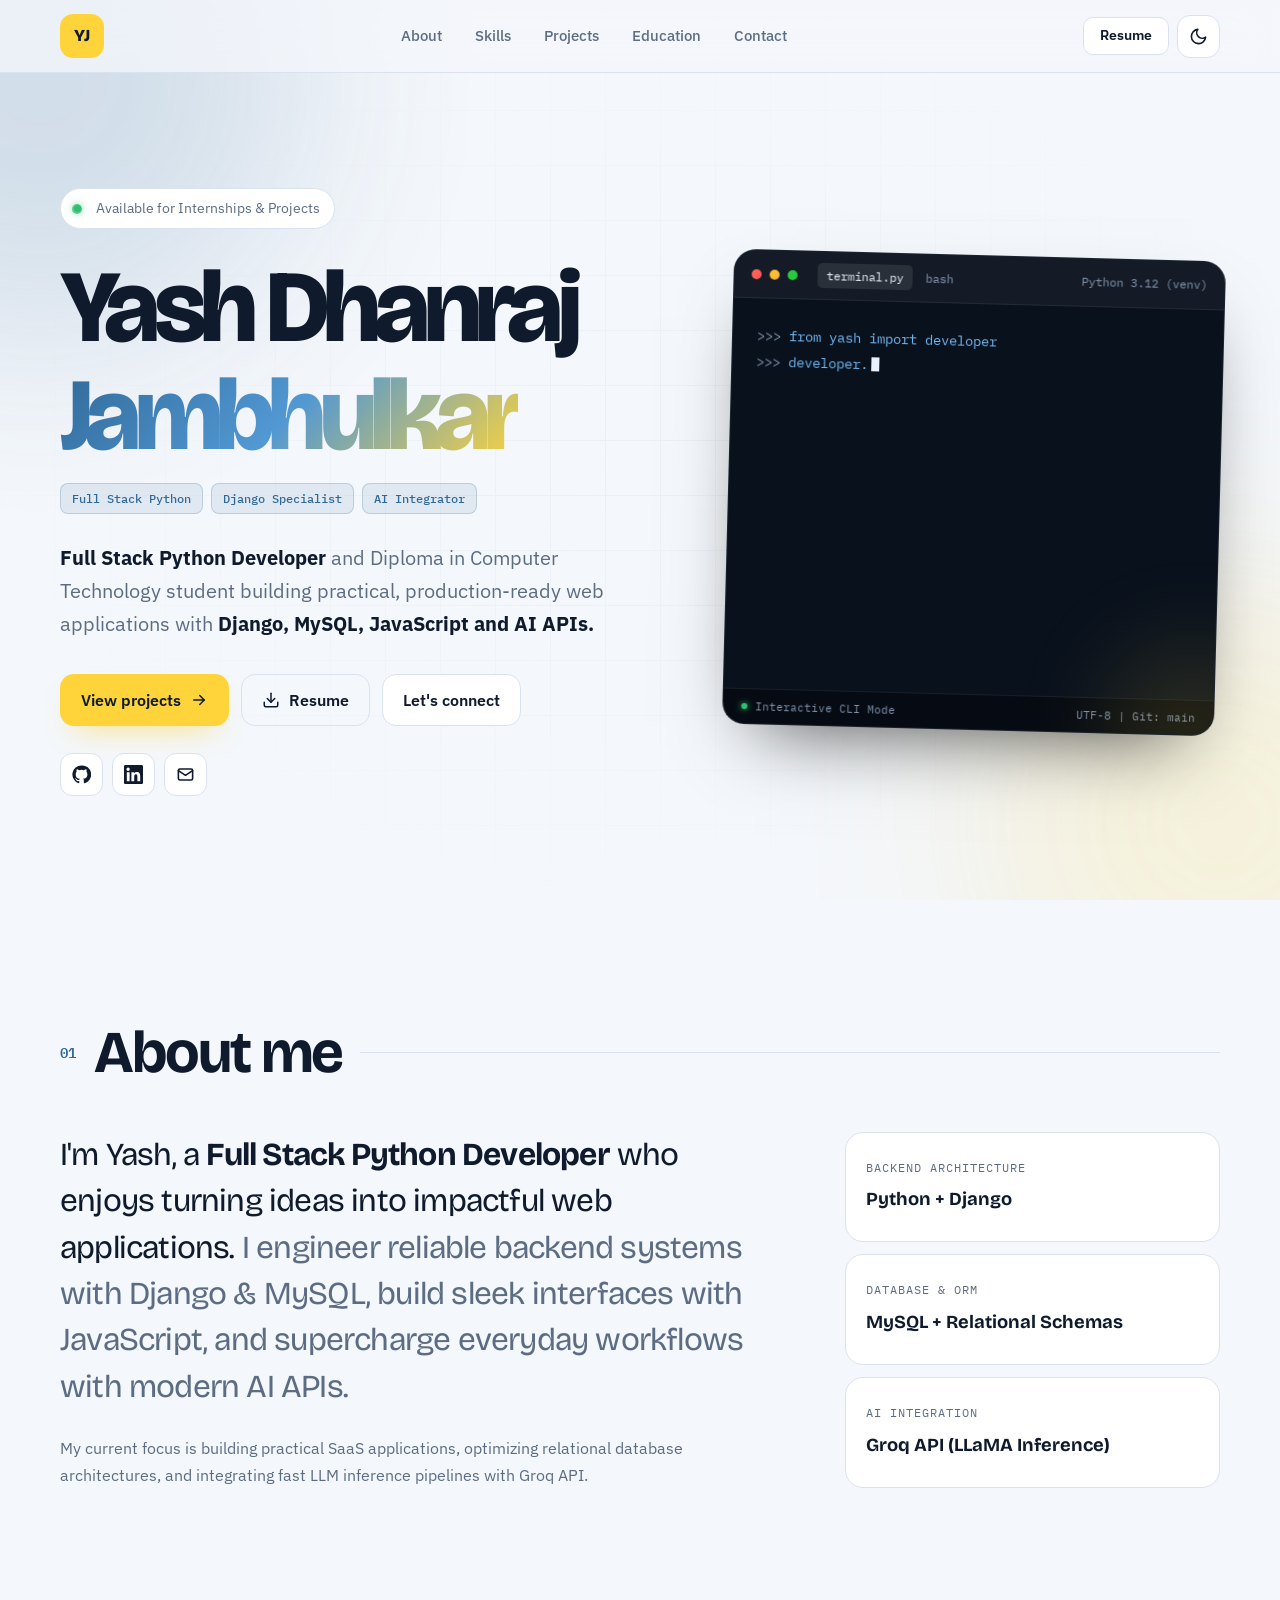
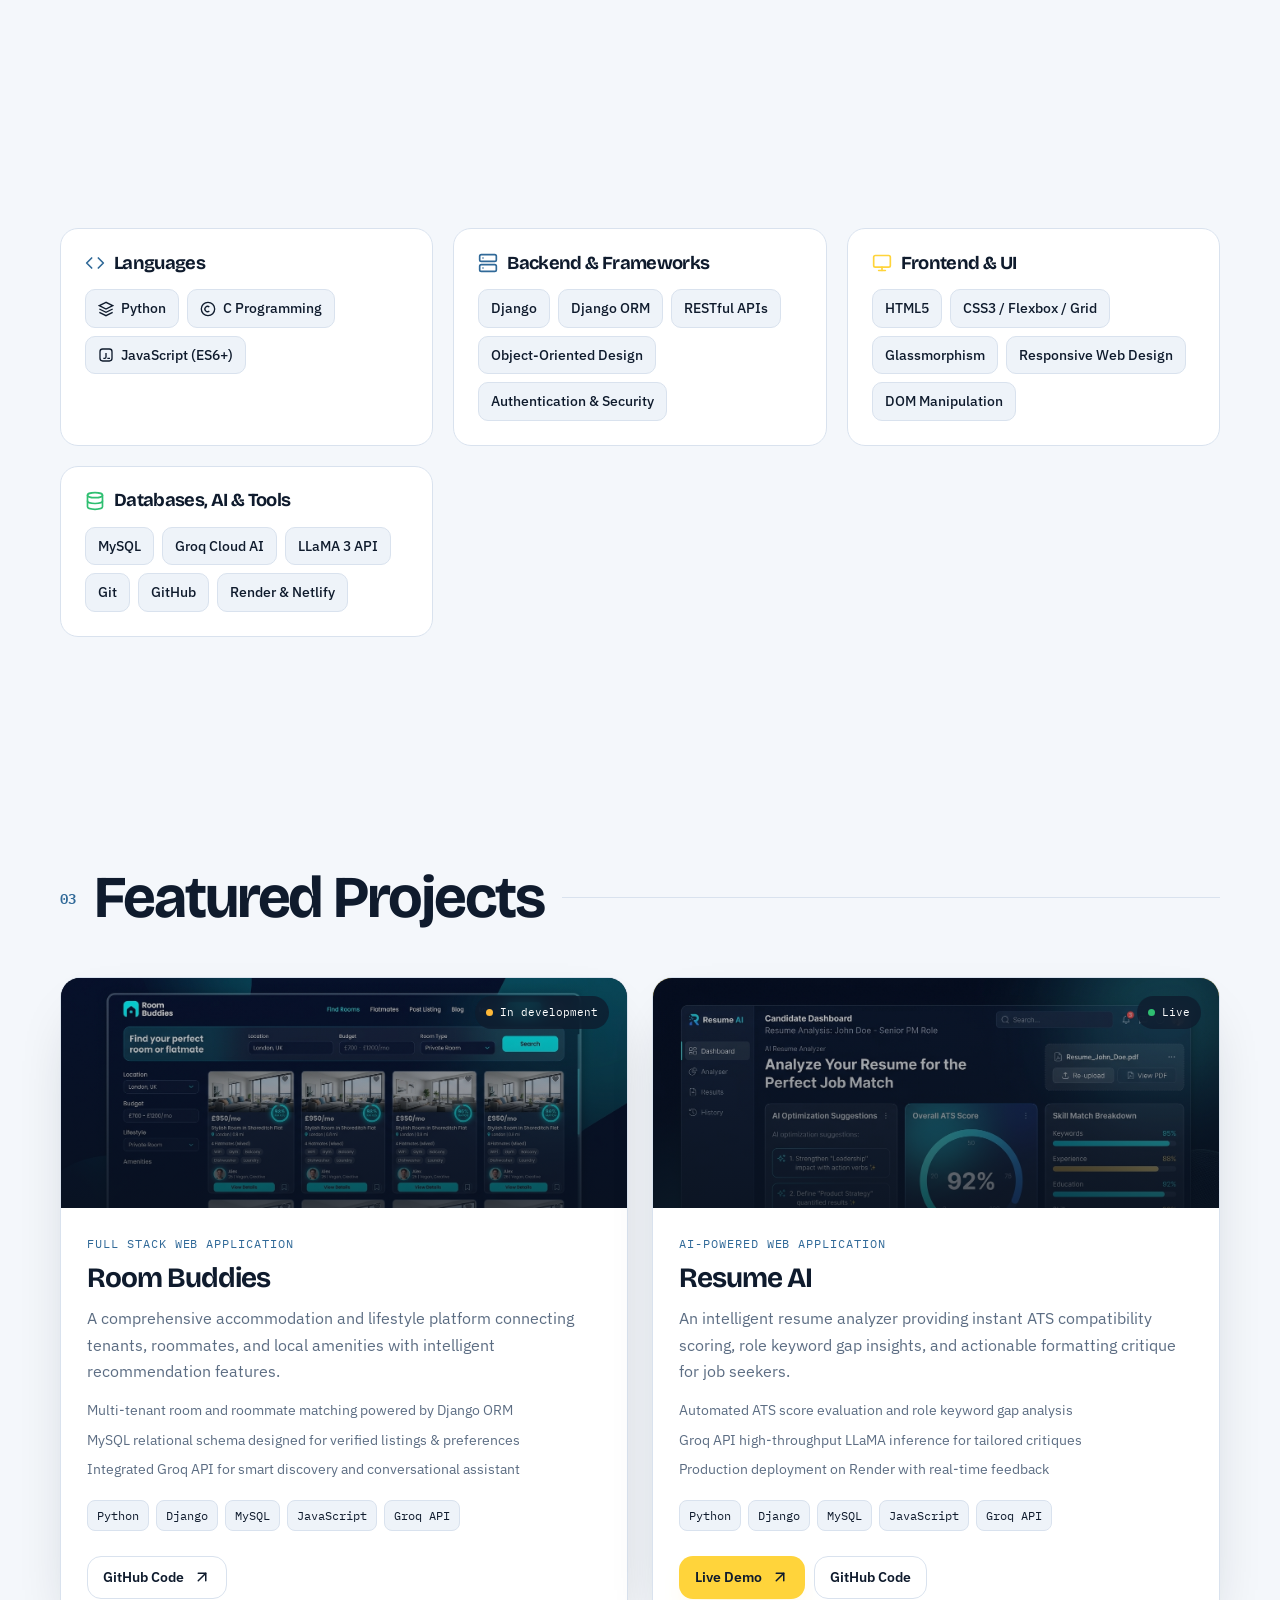
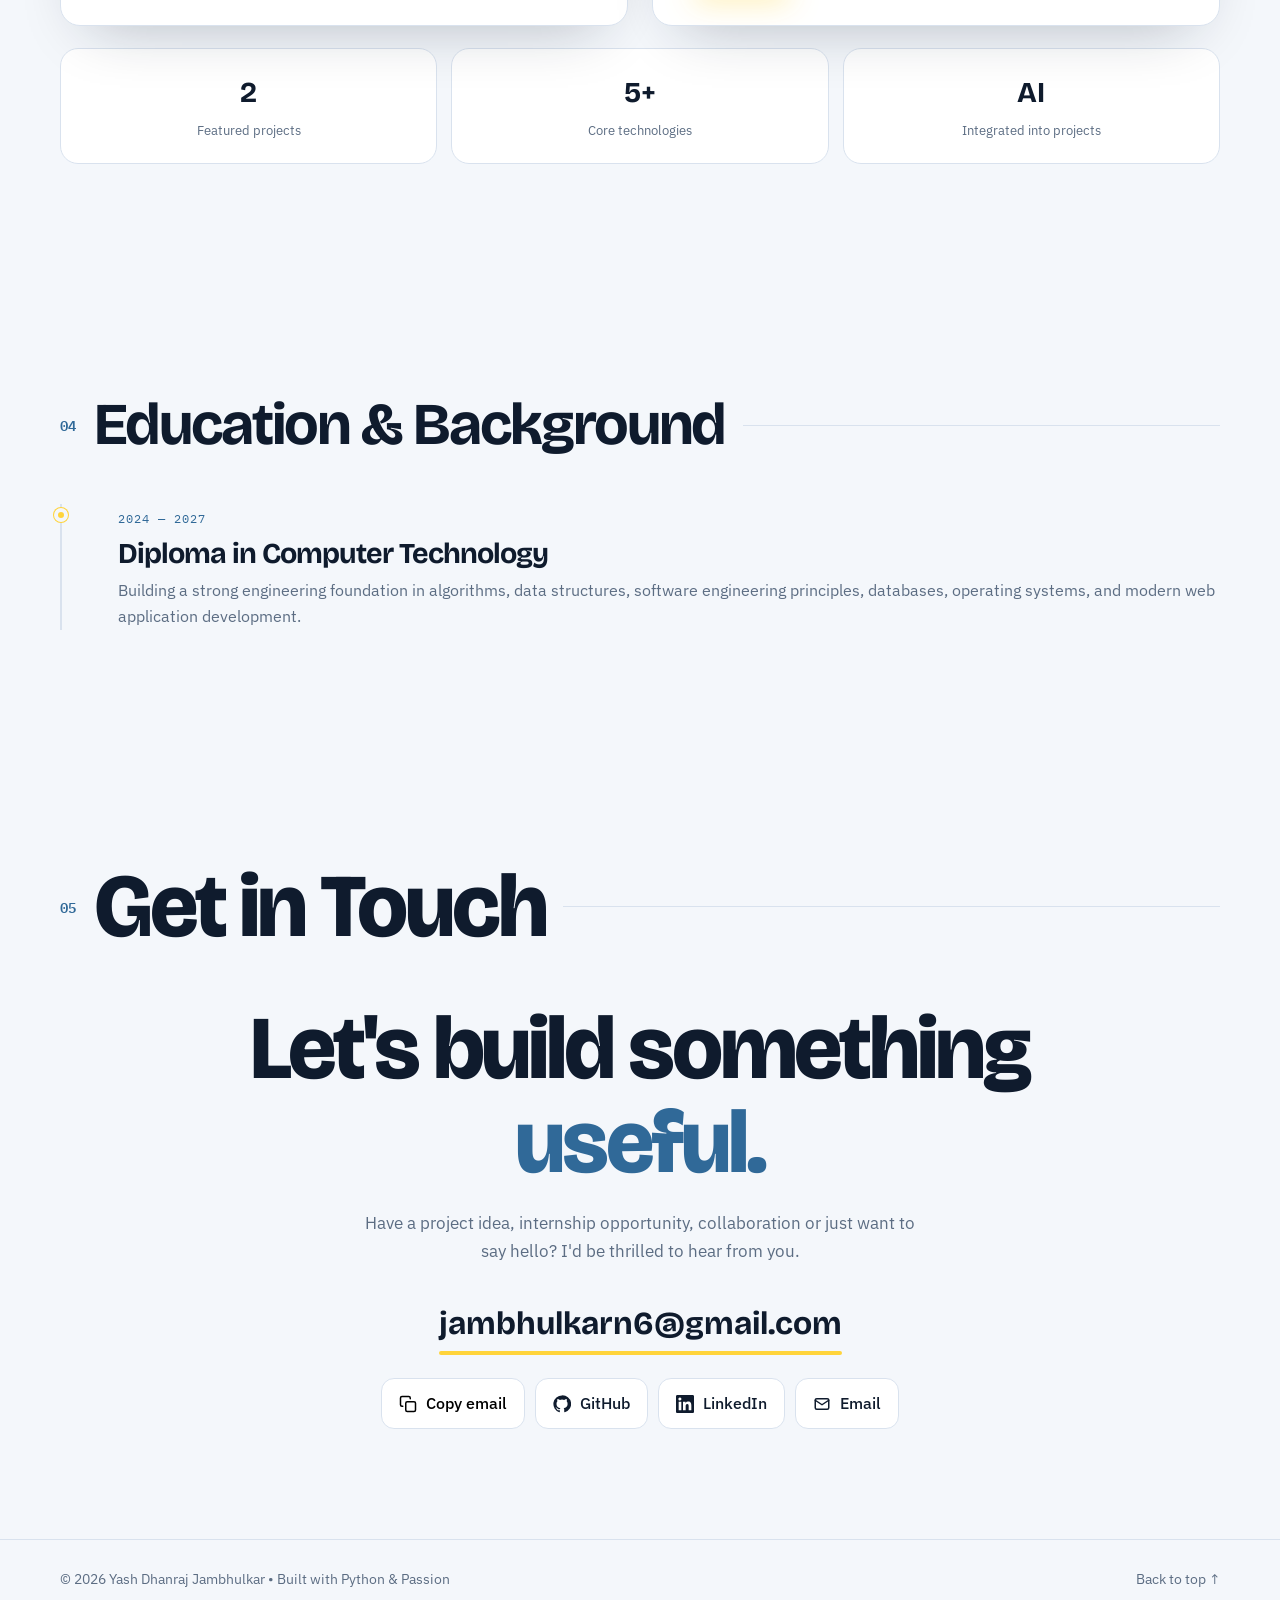
==== commit 945142f6: "Elevate portfolio aesthetics: real UI mockups, radar beacon, luxury terminal, SVG skill chips, and c" ====
--- a/index.html
+++ b/index.html
@@ -18,14 +18,14 @@
 <meta property="og:type" content="website">
 <meta property="og:url" content="https://yashjambhulkar.netlify.app/">
 <meta property="og:title" content="Yash Dhanraj Jambhulkar | Full Stack Python Developer">
-<meta property="og:description" content="Full Stack Python Developer building practical web applications with Django, MySQL, JavaScript and AI APIs.">
+<meta property="og:description" content="Portfolio of Yash Dhanraj Jambhulkar — Full Stack Python Developer building practical web applications with Django, MySQL, JavaScript, and AI APIs.">
 <meta property="og:site_name" content="Yash Dhanraj Jambhulkar Portfolio">
 
 <!-- Twitter -->
 <meta name="twitter:card" content="summary_large_image">
 <meta name="twitter:url" content="https://yashjambhulkar.netlify.app/">
 <meta name="twitter:title" content="Yash Dhanraj Jambhulkar | Full Stack Python Developer">
-<meta name="twitter:description" content="Full Stack Python Developer building practical web applications with Django, MySQL, JavaScript and AI APIs.">
+<meta name="twitter:description" content="Portfolio of Yash Dhanraj Jambhulkar — Full Stack Python Developer building practical web applications with Django, MySQL, JavaScript, and AI APIs.">
 
 <!-- Structured Data (Schema.org) -->
 <script type="application/ld+json">
@@ -203,19 +203,28 @@
         <div class="hero-content">
 
             <div class="availability">
-                <span class="availability-dot"></span>
-                Building & learning
+                <span class="availability-dot-wrap">
+                    <span class="availability-ping"></span>
+                    <span class="availability-dot"></span>
+                </span>
+                <span>Available for Internships & Projects</span>
             </div>
 
             <h1>
                 Yash Dhanraj
-                <span class="accent">Jambhulkar</span>
+                <span class="name-gradient">Jambhulkar</span>
             </h1>
+
+            <div class="hero-roles">
+                <span class="role-pill">Full Stack Python</span>
+                <span class="role-pill">Django Specialist</span>
+                <span class="role-pill">AI Integrator</span>
+            </div>
 
             <p class="hero-description">
                 <strong>Full Stack Python Developer</strong>
                 and Diploma in Computer Technology student building
-                practical web applications with
+                practical, production-ready web applications with
                 <strong>Django, MySQL, JavaScript and AI APIs.</strong>
             </p>
 
@@ -377,14 +386,27 @@
                 <span class="terminal-dot yellow"></span>
                 <span class="terminal-dot green"></span>
 
-                <span class="terminal-title">
-                    yash@developer: ~/portfolio
+                <div class="terminal-tabs">
+                    <span class="terminal-tab active">terminal.py</span>
+                    <span class="terminal-tab">bash</span>
+                </div>
+
+                <span class="terminal-title" style="margin-left: auto;">
+                    Python 3.12 (venv)
                 </span>
 
             </div>
 
             <div class="terminal-body"
                  id="terminalBody">
+            </div>
+
+            <div class="terminal-status-bar">
+                <div class="terminal-status-left">
+                    <span class="terminal-status-indicator"></span>
+                    <span>Interactive CLI Mode</span>
+                </div>
+                <span>UTF-8 | Git: main</span>
             </div>
 
         </div>
@@ -420,18 +442,18 @@
                 <p class="about-main">
                     I'm Yash, a
                     <strong>Full Stack Python Developer</strong>
-                    who enjoys turning ideas into useful web applications.
+                    who enjoys turning ideas into impactful web applications.
                     <span>
-                        I work across backend logic, databases,
-                        frontend interfaces and AI integrations —
-                        while continuously learning through real projects.
+                        I engineer reliable backend systems with Django & MySQL,
+                        build sleek interfaces with JavaScript, and supercharge
+                        everyday workflows with modern AI APIs.
                     </span>
                 </p>
 
                 <p class="about-note">
-                    My current focus is building practical applications
-                    with Django and exploring how AI can make everyday
-                    software more useful and intelligent.
+                    My current focus is building practical SaaS applications,
+                    optimizing relational database architectures, and integrating
+                    fast LLM inference pipelines with Groq API.
                 </p>
 
             </div>
@@ -440,18 +462,18 @@
             <div class="info-cards">
 
                 <div class="info-card reveal delay-1">
-                    <span class="info-label">Backend</span>
+                    <span class="info-label">Backend Architecture</span>
                     <strong>Python + Django</strong>
                 </div>
 
                 <div class="info-card reveal delay-2">
-                    <span class="info-label">Database</span>
-                    <strong>MySQL</strong>
+                    <span class="info-label">Database & ORM</span>
+                    <strong>MySQL + Relational Schemas</strong>
                 </div>
 
                 <div class="info-card reveal delay-3">
-                    <span class="info-label">AI</span>
-                    <strong>Groq API</strong>
+                    <span class="info-label">AI Integration</span>
+                    <strong>Groq API (LLaMA Inference)</strong>
                 </div>
 
             </div>
@@ -475,75 +497,97 @@
 
             <span class="section-number">02</span>
 
-            <h2>Skills</h2>
+            <h2>Technical Skills</h2>
 
             <span class="section-line"></span>
 
         </div>
 
 
-        <div class="skills-grid">
-
-            <div class="skill-group reveal">
-
-                <h3>Languages</h3>
-
-                <div class="skill-list">
-
-                    <span class="skill">Python</span>
-                    <span class="skill">C</span>
-                    <span class="skill">JavaScript</span>
-
-                </div>
-
-            </div>
-
-
-            <div class="skill-group reveal delay-1">
-
-                <h3>Backend</h3>
-
-                <div class="skill-list">
-
-                    <span class="skill">Django</span>
-                    <span class="skill">Python</span>
-                    <span class="skill">REST concepts</span>
-                    <span class="skill">OOP</span>
-
-                </div>
-
-            </div>
-
-
-            <div class="skill-group reveal delay-2">
-
-                <h3>Frontend</h3>
-
-                <div class="skill-list">
-
-                    <span class="skill">HTML</span>
-                    <span class="skill">CSS</span>
-                    <span class="skill">JavaScript</span>
-                    <span class="skill">Responsive UI</span>
-
-                </div>
-
-            </div>
-
-
-            <div class="skill-group reveal delay-3">
-
-                <h3>Database & Tools</h3>
-
-                <div class="skill-list">
-
-                    <span class="skill">MySQL</span>
-                    <span class="skill">Git</span>
-                    <span class="skill">GitHub</span>
-                    <span class="skill">Groq API</span>
-
-                </div>
-
+        <div class="skills-category-wrap">
+
+            <!-- Languages -->
+            <div class="skill-category-card reveal">
+                <h3>
+                    <svg viewBox="0 0 24 24" width="20" height="20" fill="none" stroke="var(--blue)" stroke-width="2" stroke-linecap="round" stroke-linejoin="round">
+                        <polyline points="16 18 22 12 16 6"></polyline>
+                        <polyline points="8 6 2 12 8 18"></polyline>
+                    </svg>
+                    Languages
+                </h3>
+                <div class="skill-chips">
+                    <span class="skill-chip">
+                        <svg viewBox="0 0 24 24" fill="none" stroke="currentColor" stroke-width="2"><path d="M12 2L2 7l10 5 10-5-10-5zM2 17l10 5 10-5M2 12l10 5 10-5"/></svg>
+                        Python
+                    </span>
+                    <span class="skill-chip">
+                        <svg viewBox="0 0 24 24" fill="none" stroke="currentColor" stroke-width="2"><circle cx="12" cy="12" r="10"/><path d="M14 9a4 4 0 1 0 0 6"/></svg>
+                        C Programming
+                    </span>
+                    <span class="skill-chip">
+                        <svg viewBox="0 0 24 24" fill="none" stroke="currentColor" stroke-width="2"><rect x="3" y="3" width="18" height="18" rx="4"/><path d="M8 17h2a2 2 0 0 0 2-2V9M14 17h4"/></svg>
+                        JavaScript (ES6+)
+                    </span>
+                </div>
+            </div>
+
+            <!-- Backend -->
+            <div class="skill-category-card reveal delay-1">
+                <h3>
+                    <svg viewBox="0 0 24 24" width="20" height="20" fill="none" stroke="var(--blue)" stroke-width="2" stroke-linecap="round" stroke-linejoin="round">
+                        <rect x="2" y="2" width="20" height="8" rx="2" ry="2"></rect>
+                        <rect x="2" y="14" width="20" height="8" rx="2" ry="2"></rect>
+                        <line x1="6" y1="6" x2="6.01" y2="6"></line>
+                        <line x1="6" y1="18" x2="6.01" y2="18"></line>
+                    </svg>
+                    Backend & Frameworks
+                </h3>
+                <div class="skill-chips">
+                    <span class="skill-chip">Django</span>
+                    <span class="skill-chip">Django ORM</span>
+                    <span class="skill-chip">RESTful APIs</span>
+                    <span class="skill-chip">Object-Oriented Design</span>
+                    <span class="skill-chip">Authentication & Security</span>
+                </div>
+            </div>
+
+            <!-- Frontend -->
+            <div class="skill-category-card reveal delay-2">
+                <h3>
+                    <svg viewBox="0 0 24 24" width="20" height="20" fill="none" stroke="var(--yellow)" stroke-width="2" stroke-linecap="round" stroke-linejoin="round">
+                        <rect x="2" y="3" width="20" height="14" rx="2" ry="2"></rect>
+                        <line x1="8" y1="21" x2="16" y2="21"></line>
+                        <line x1="12" y1="17" x2="12" y2="21"></line>
+                    </svg>
+                    Frontend & UI
+                </h3>
+                <div class="skill-chips">
+                    <span class="skill-chip">HTML5</span>
+                    <span class="skill-chip">CSS3 / Flexbox / Grid</span>
+                    <span class="skill-chip">Glassmorphism</span>
+                    <span class="skill-chip">Responsive Web Design</span>
+                    <span class="skill-chip">DOM Manipulation</span>
+                </div>
+            </div>
+
+            <!-- Databases, AI & Tools -->
+            <div class="skill-category-card reveal delay-3">
+                <h3>
+                    <svg viewBox="0 0 24 24" width="20" height="20" fill="none" stroke="var(--green)" stroke-width="2" stroke-linecap="round" stroke-linejoin="round">
+                        <ellipse cx="12" cy="5" rx="9" ry="3"></ellipse>
+                        <path d="M21 12c0 1.66-4 3-9 3s-9-1.34-9-3"></path>
+                        <path d="M3 5v14c0 1.66 4 3 9 3s9-1.34 9-3V5"></path>
+                    </svg>
+                    Databases, AI & Tools
+                </h3>
+                <div class="skill-chips">
+                    <span class="skill-chip">MySQL</span>
+                    <span class="skill-chip">Groq Cloud AI</span>
+                    <span class="skill-chip">LLaMA 3 API</span>
+                    <span class="skill-chip">Git</span>
+                    <span class="skill-chip">GitHub</span>
+                    <span class="skill-chip">Render & Netlify</span>
+                </div>
             </div>
 
         </div>
@@ -565,7 +609,7 @@
 
             <span class="section-number">03</span>
 
-            <h2>Projects</h2>
+            <h2>Featured Projects</h2>
 
             <span class="section-line"></span>
 
@@ -579,19 +623,20 @@
 
             <article class="project-card reveal">
 
-                <div class="project-top">
-
-                    <div class="project-grid-pattern"></div>
+                <div class="project-top project-image-top">
+
+                    <img src="assets/images/room_buddies_preview.jpg"
+                         alt="Room Buddies Web Platform Interface"
+                         class="project-img"
+                         loading="lazy">
+
+                    <div class="project-overlay"></div>
 
                     <div class="status">
                         <span class="status-dot"></span>
                         In development
                     </div>
 
-                    <div class="project-logo">
-                        RB
-                    </div>
-
                 </div>
 
 
@@ -604,16 +649,14 @@
                     <h3>Room Buddies</h3>
 
                     <p>
-                        A platform designed to bring accommodation
-                        and everyday services together in one place,
-                        with AI-powered features to make discovery
-                        and interaction more useful.
+                        A comprehensive accommodation and lifestyle platform connecting tenants,
+                        roommates, and local amenities with intelligent recommendation features.
                     </p>
 
                     <ul class="project-highlights">
-                        <li>Multi-tenant room and roommate discovery powered by Django ORM</li>
+                        <li>Multi-tenant room and roommate matching powered by Django ORM</li>
                         <li>MySQL relational schema designed for verified listings & preferences</li>
-                        <li>Integrated Groq API for intelligent search and recommendations</li>
+                        <li>Integrated Groq API for smart discovery and conversational assistant</li>
                     </ul>
 
                     <ul class="project-tags">
@@ -636,7 +679,7 @@
                             rel="noopener"
                             aria-label="View Room Buddies code on GitHub">
 
-                            GitHub
+                            GitHub Code
 
                             <svg viewBox="0 0 24 24"
                                  fill="none"
@@ -663,39 +706,39 @@
 
             <article class="project-card resume reveal delay-1">
 
-                <div class="project-top">
-
-                    <div class="project-grid-pattern"></div>
+                <div class="project-top project-image-top">
+
+                    <img src="assets/images/resume_ai_preview.jpg"
+                         alt="Resume AI Analyzer Dashboard Interface"
+                         class="project-img"
+                         loading="lazy">
+
+                    <div class="project-overlay"></div>
 
                     <div class="status live">
                         <span class="status-dot"></span>
                         Live
                     </div>
 
-                    <div class="project-logo">
-                        AI
-                    </div>
-
                 </div>
 
 
                 <div class="project-body">
 
                     <span class="project-meta">
-                        AI Web Application
+                        AI-Powered Web Application
                     </span>
 
                     <h3>Resume AI</h3>
 
                     <p>
-                        An AI-powered resume analyzer designed
-                        to help users review their resumes and
-                        understand areas that can be improved.
+                        An intelligent resume analyzer providing instant ATS compatibility scoring,
+                        role keyword gap insights, and actionable formatting critique for job seekers.
                     </p>
 
                     <ul class="project-highlights">
                         <li>Automated ATS score evaluation and role keyword gap analysis</li>
-                        <li>Groq API fast LLaMA inference for actionable resume critique</li>
+                        <li>Groq API high-throughput LLaMA inference for tailored critiques</li>
                         <li>Production deployment on Render with real-time feedback</li>
                     </ul>
 
@@ -719,7 +762,7 @@
                             rel="noopener"
                             aria-label="View live demo of Resume AI">
 
-                            Live demo
+                            Live Demo
 
                             <svg viewBox="0 0 24 24"
                                  fill="none"
@@ -743,7 +786,7 @@
                             rel="noopener"
                             aria-label="View Resume AI code on GitHub">
 
-                            GitHub
+                            GitHub Code
 
                         </a>
 
@@ -792,7 +835,7 @@
 
             <span class="section-number">04</span>
 
-            <h2>Education</h2>
+            <h2>Education & Background</h2>
 
             <span class="section-line"></span>
 
@@ -812,9 +855,9 @@
                 </h3>
 
                 <p>
-                    Building a strong foundation in programming,
-                    software development, databases, operating systems,
-                    networking and modern web technologies.
+                    Building a strong engineering foundation in algorithms,
+                    data structures, software engineering principles, databases,
+                    operating systems, and modern web application development.
                 </p>
 
             </div>
@@ -838,7 +881,7 @@
 
             <span class="section-number">05</span>
 
-            <h2>Contact</h2>
+            <h2>Get in Touch</h2>
 
             <span class="section-line"></span>
 
@@ -854,7 +897,7 @@
         <p class="contact-description reveal delay-1">
             Have a project idea, internship opportunity,
             collaboration or just want to say hello?
-            I'd be happy to hear from you.
+            I'd be thrilled to hear from you.
         </p>
 
 
@@ -1004,7 +1047,7 @@
 
         <span>
             © <span id="year"></span>
-            Yash Dhanraj Jambhulkar
+            Yash Dhanraj Jambhulkar • Built with Python & Passion
         </span>
 
         <a href="#home">
@@ -1014,6 +1057,21 @@
     </div>
 
 </footer>
+
+
+<!-- =======================================================
+     FLOATING BACK TO TOP BUTTON WITH PROGRESS RING
+======================================================= -->
+
+<button id="backToTop" class="back-to-top-btn" type="button" aria-label="Scroll back to top">
+    <svg class="progress-ring" width="48" height="48" viewBox="0 0 48 48">
+        <circle class="progress-ring-bg" cx="24" cy="24" r="18" fill="none" stroke-width="3"/>
+        <circle class="progress-ring-bar" cx="24" cy="24" r="18" fill="none" stroke-width="3"/>
+    </svg>
+    <svg viewBox="0 0 24 24" width="18" height="18" fill="none" stroke="currentColor" stroke-width="2.5" stroke-linecap="round" stroke-linejoin="round">
+        <polyline points="18 15 12 9 6 15"/>
+    </svg>
+</button>
 
 
 <!-- =======================================================
--- a/css/style.css
+++ b/css/style.css
@@ -1938,3 +1938,289 @@
 .toast svg {
     flex-shrink: 0;
 }
+
+/* =========================================================
+   AESTHETIC UPGRADES: RADAR PING, PROJECT PREVIEWS, TERMINAL
+========================================================= */
+
+/* Availability Radar Ping */
+.availability-dot-wrap {
+    position: relative;
+    display: inline-flex;
+    align-items: center;
+    justify-content: center;
+    width: 10px;
+    height: 10px;
+    margin-right: 4px;
+}
+
+.availability-ping {
+    position: absolute;
+    width: 100%;
+    height: 100%;
+    border-radius: 50%;
+    background: var(--green);
+    opacity: 0.75;
+    animation: radarPing 2s cubic-bezier(0, 0, 0.2, 1) infinite;
+}
+
+.availability-dot {
+    position: relative;
+    width: 7px;
+    height: 7px;
+    border-radius: 50%;
+    background: var(--green);
+    box-shadow: 0 0 8px var(--green);
+}
+
+@keyframes radarPing {
+    75%, 100% {
+        transform: scale(2.6);
+        opacity: 0;
+    }
+}
+
+/* Hero Typography & Role Pills */
+.name-gradient {
+    background: linear-gradient(135deg, var(--blue) 0%, #5298d3 50%, var(--yellow) 100%);
+    -webkit-background-clip: text;
+    -webkit-text-fill-color: transparent;
+    display: inline-block;
+}
+
+.hero-roles {
+    display: flex;
+    flex-wrap: wrap;
+    gap: 8px;
+    margin-top: 14px;
+    margin-bottom: 8px;
+}
+
+.role-pill {
+    font-family: var(--mono);
+    font-size: 0.78rem;
+    font-weight: 500;
+    padding: 4px 11px;
+    border-radius: 8px;
+    background: rgba(48,105,152,0.1);
+    color: var(--blue);
+    border: 1px solid rgba(48,105,152,0.22);
+}
+
+:root[data-theme=dark] .role-pill {
+    background: rgba(101,166,221,0.12);
+    color: var(--blue);
+    border-color: rgba(101,166,221,0.25);
+}
+
+/* Luxury Terminal Extensions */
+.terminal-tabs {
+    display: flex;
+    align-items: center;
+    gap: 4px;
+    margin-left: 12px;
+}
+
+.terminal-tab {
+    display: inline-flex;
+    align-items: center;
+    gap: 6px;
+    padding: 3px 9px;
+    border-radius: 5px;
+    font-size: 0.73rem;
+    font-family: var(--mono);
+    color: var(--code-muted);
+    background: transparent;
+}
+
+.terminal-tab.active {
+    background: rgba(255,255,255,0.09);
+    color: var(--code-ink);
+}
+
+.terminal-status-bar {
+    display: flex;
+    align-items: center;
+    justify-content: space-between;
+    padding: 8px 18px;
+    background: rgba(0,0,0,0.35);
+    border-top: 1px solid rgba(255,255,255,0.08);
+    font-family: var(--mono);
+    font-size: 0.7rem;
+    color: var(--code-muted);
+}
+
+.terminal-status-left {
+    display: flex;
+    align-items: center;
+    gap: 8px;
+}
+
+.terminal-status-indicator {
+    width: 6px;
+    height: 6px;
+    border-radius: 50%;
+    background: var(--green);
+    display: inline-block;
+    box-shadow: 0 0 6px var(--green);
+}
+
+/* Rich Project Cards with Image Previews */
+.project-top.project-image-top {
+    height: 230px;
+    padding: 0;
+    position: relative;
+    overflow: hidden;
+    background: #09111d;
+    display: block;
+}
+
+.project-img {
+    width: 100%;
+    height: 100%;
+    object-fit: cover;
+    object-position: top center;
+    display: block;
+    transition: transform 0.6s cubic-bezier(0.16, 1, 0.3, 1);
+}
+
+.project-card:hover .project-img {
+    transform: scale(1.06);
+}
+
+.project-image-top .project-overlay {
+    position: absolute;
+    inset: 0;
+    background: linear-gradient(180deg, rgba(9,17,29,0.15) 0%, rgba(9,17,29,0.75) 100%);
+    pointer-events: none;
+}
+
+.project-card {
+    transition: transform 0.4s cubic-bezier(0.16, 1, 0.3, 1), box-shadow 0.4s ease, border-color 0.4s ease;
+    border: 1px solid var(--line);
+    background: var(--surface);
+    border-radius: 20px;
+    overflow: hidden;
+}
+
+.project-card:hover {
+    transform: translateY(-8px);
+    box-shadow: 0 25px 60px -20px rgba(48,105,152,0.22);
+    border-color: var(--blue);
+}
+
+:root[data-theme=dark] .project-card:hover {
+    box-shadow: 0 25px 60px -20px rgba(0,0,0,0.8), 0 0 25px -5px rgba(101,166,221,0.2);
+}
+
+/* Skills Category Grid & Skill Cards */
+.skills-category-wrap {
+    display: grid;
+    grid-template-columns: repeat(auto-fit, minmax(280px, 1fr));
+    gap: 20px;
+}
+
+.skill-category-card {
+    padding: 24px;
+    border-radius: 18px;
+    background: var(--surface);
+    border: 1px solid var(--line);
+    transition: all 0.3s ease;
+}
+
+.skill-category-card:hover {
+    border-color: var(--blue);
+    transform: translateY(-4px);
+    box-shadow: 0 15px 35px -15px rgba(15,27,45,0.18);
+}
+
+.skill-category-card h3 {
+    display: flex;
+    align-items: center;
+    gap: 9px;
+    font-size: 1.15rem;
+    margin-bottom: 16px;
+    color: var(--ink);
+}
+
+.skill-chips {
+    display: flex;
+    flex-wrap: wrap;
+    gap: 8px;
+}
+
+.skill-chip {
+    display: inline-flex;
+    align-items: center;
+    gap: 7px;
+    padding: 7px 12px;
+    border-radius: 10px;
+    background: var(--surface-2);
+    border: 1px solid var(--line);
+    font-size: 0.85rem;
+    font-weight: 500;
+    color: var(--ink);
+    transition: all 0.2s ease;
+}
+
+.skill-chip:hover {
+    border-color: var(--yellow);
+    background: var(--surface);
+    transform: translateY(-2px);
+}
+
+.skill-chip svg {
+    width: 16px;
+    height: 16px;
+    flex-shrink: 0;
+}
+
+/* Floating Back-To-Top Button */
+.back-to-top-btn {
+    position: fixed;
+    right: 28px;
+    bottom: 28px;
+    width: 48px;
+    height: 48px;
+    border-radius: 50%;
+    background: var(--surface);
+    border: 1px solid var(--line);
+    color: var(--ink);
+    display: flex;
+    align-items: center;
+    justify-content: center;
+    cursor: pointer;
+    z-index: 80;
+    box-shadow: 0 10px 30px -5px rgba(0,0,0,0.25);
+    opacity: 0;
+    transform: translateY(20px) scale(0.8);
+    pointer-events: none;
+    transition: opacity 0.3s ease, transform 0.3s ease, border-color 0.2s ease;
+}
+
+.back-to-top-btn.visible {
+    opacity: 1;
+    transform: translateY(0) scale(1);
+    pointer-events: auto;
+}
+
+.back-to-top-btn:hover {
+    border-color: var(--yellow);
+    transform: translateY(-3px) scale(1.06);
+}
+
+.progress-ring {
+    position: absolute;
+    inset: 0;
+    transform: rotate(-90deg);
+}
+
+.progress-ring-bg {
+    stroke: var(--line);
+}
+
+.progress-ring-bar {
+    stroke: var(--yellow);
+    stroke-linecap: round;
+    transition: stroke-dashoffset 0.1s ease;
+}
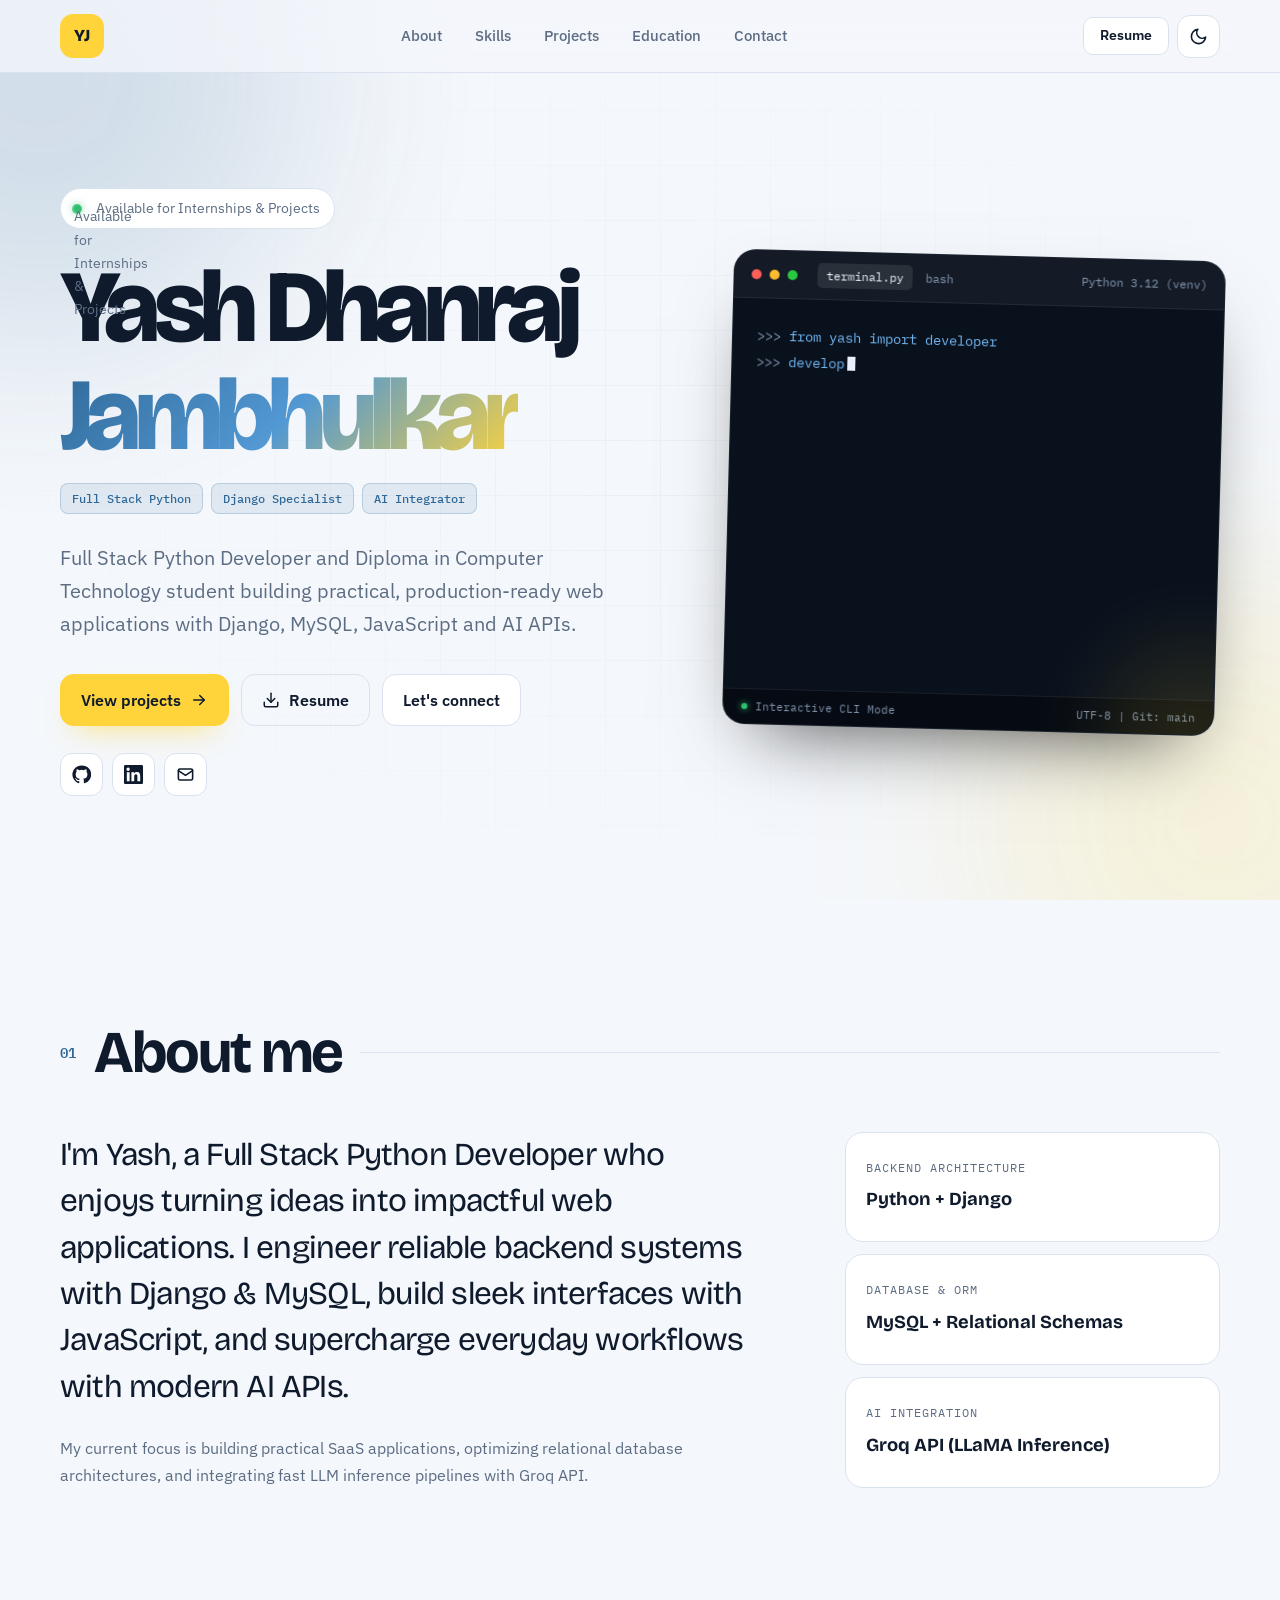
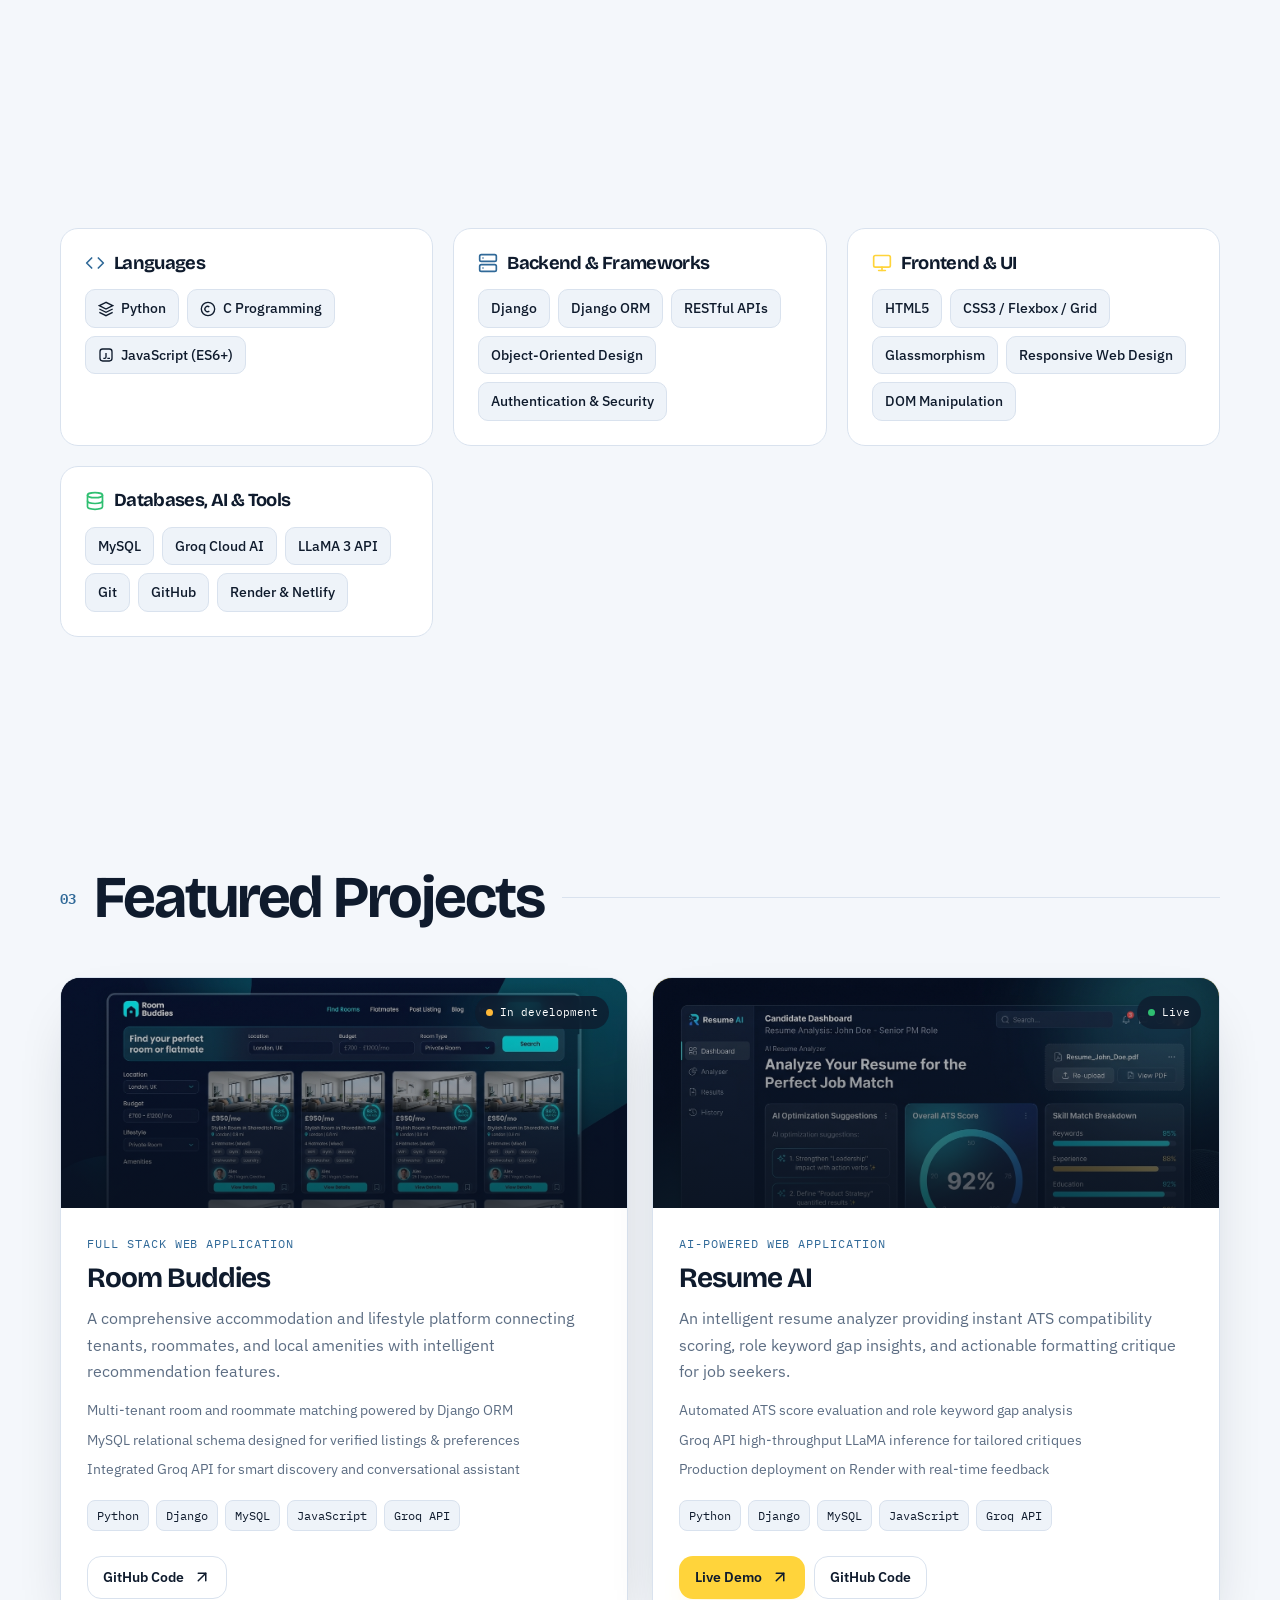
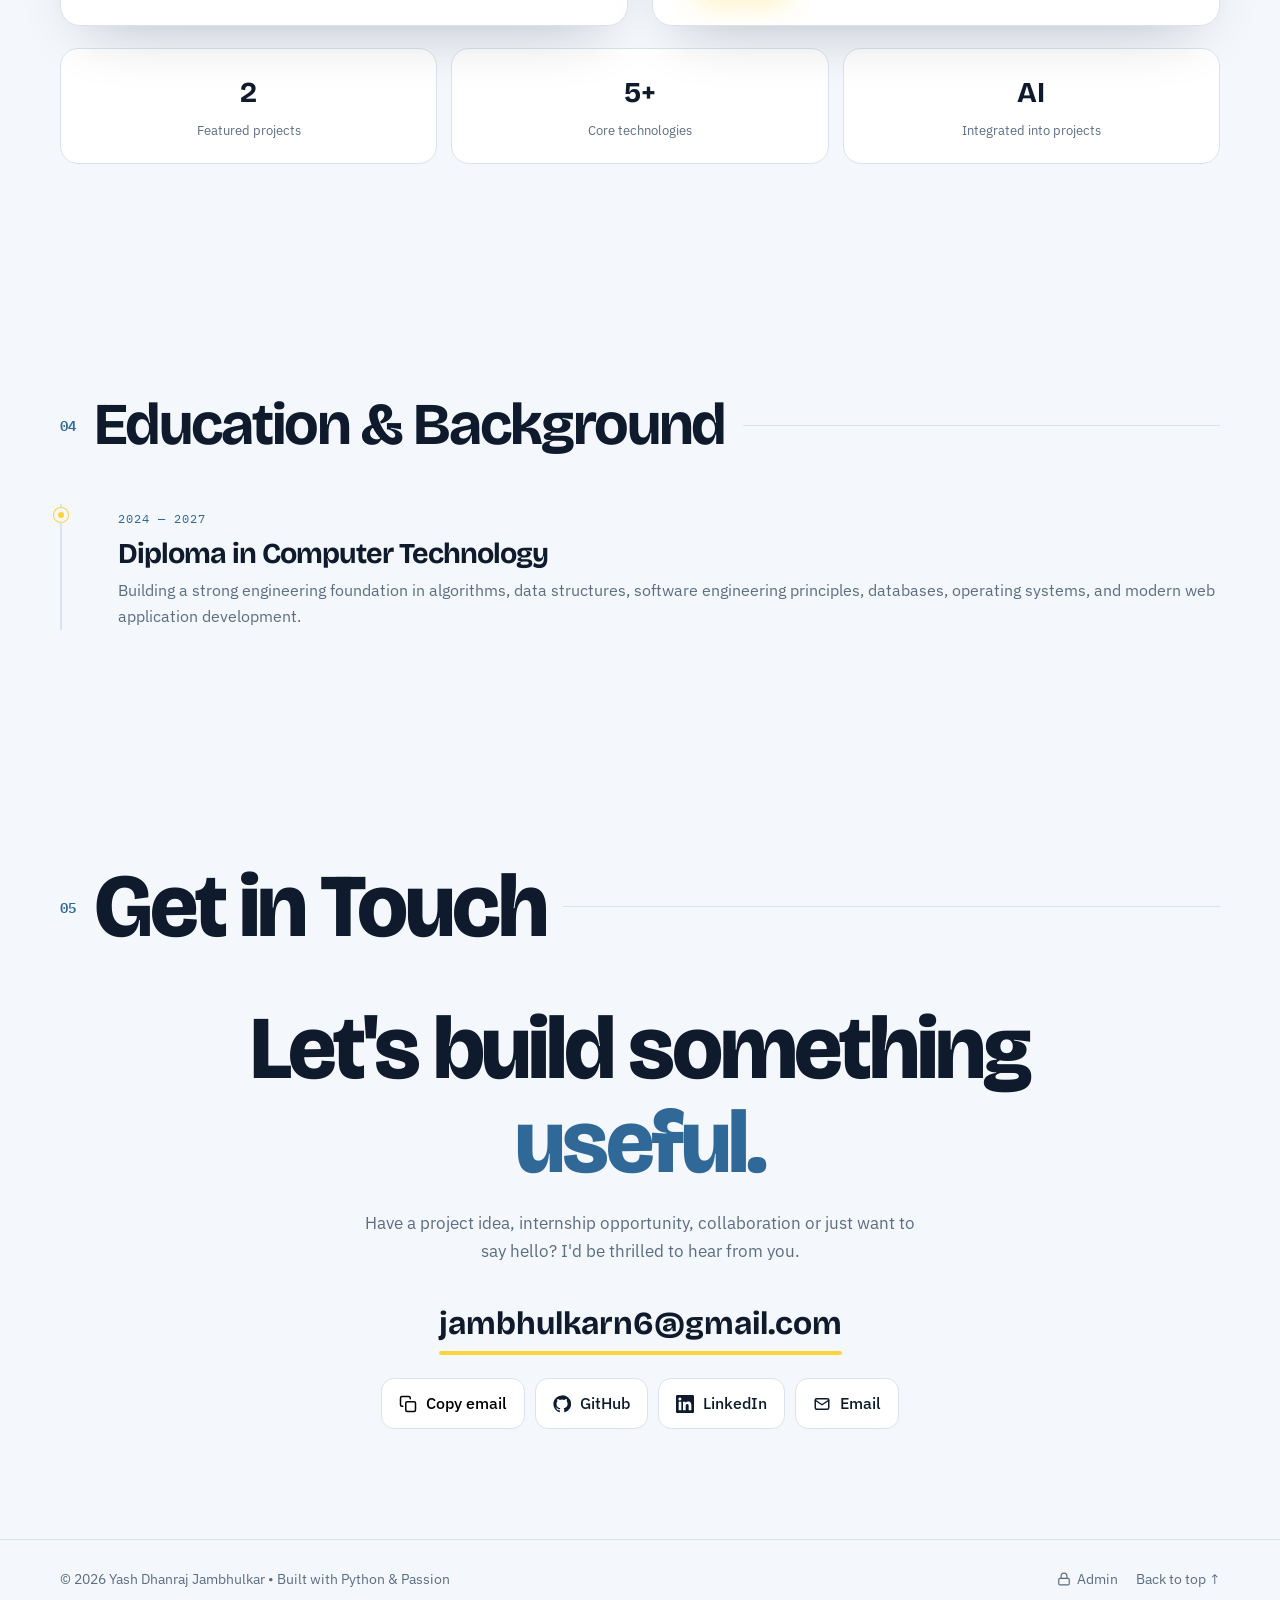
==== commit 8ebb50e1: "Add built-in Admin Panel with dynamic JSON hydration, GitHub API sync, and Netlify auto-deploy" ====
--- a/index.html
+++ b/index.html
@@ -1050,9 +1050,23 @@
             Yash Dhanraj Jambhulkar • Built with Python & Passion
         </span>
 
-        <a href="#home">
-            Back to top ↑
-        </a>
+        <div style="display: flex; align-items: center; gap: 18px;">
+            <a href="admin.html"
+               style="font-size: 0.85rem; color: var(--muted); text-decoration: none; display: inline-flex; align-items: center; gap: 6px; transition: color 0.2s;"
+               onmouseover="this.style.color='var(--yellow)'"
+               onmouseout="this.style.color='var(--muted)'"
+               title="Open Admin Dashboard">
+                <svg viewBox="0 0 24 24" width="14" height="14" fill="none" stroke="currentColor" stroke-width="2" stroke-linecap="round" stroke-linejoin="round">
+                    <rect x="3" y="11" width="18" height="11" rx="2" ry="2"/>
+                    <path d="M7 11V7a5 5 0 0 1 10 0v4"/>
+                </svg>
+                Admin
+            </a>
+
+            <a href="#home">
+                Back to top ↑
+            </a>
+        </div>
 
     </div>
 
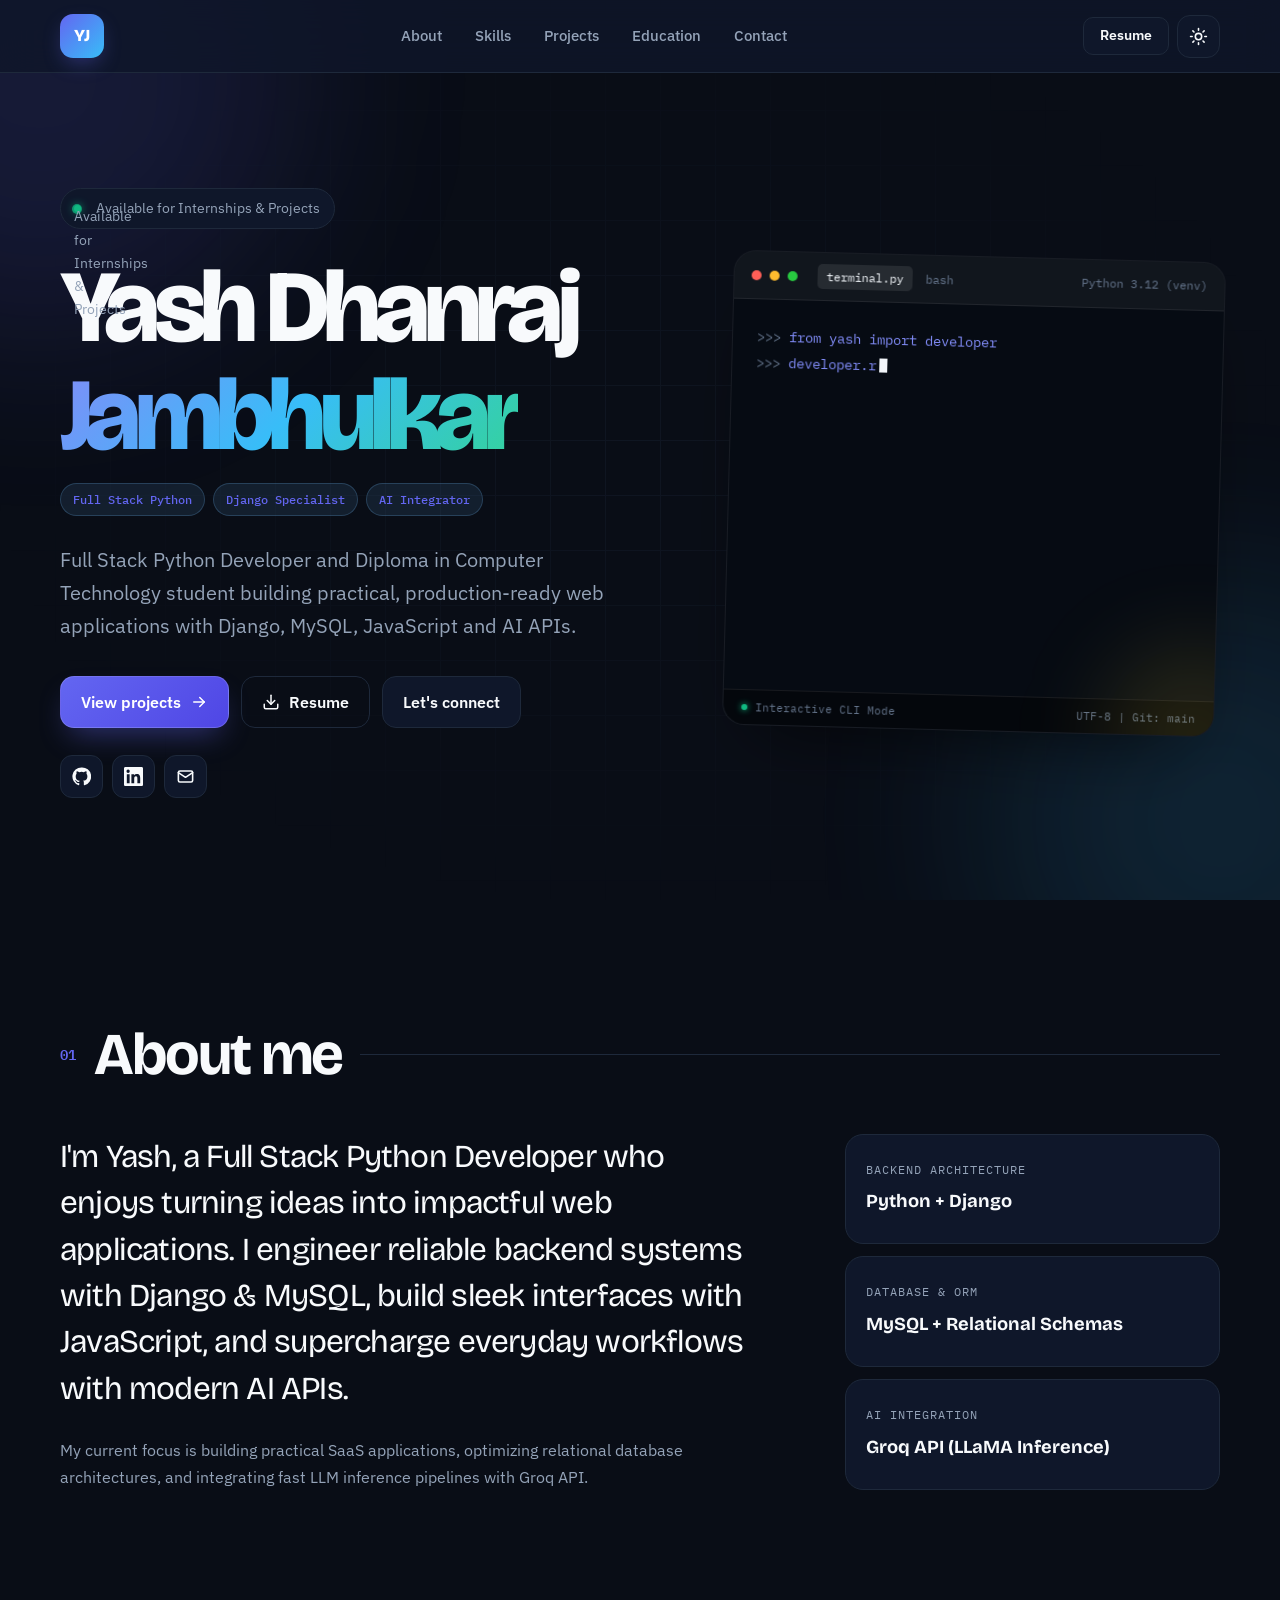
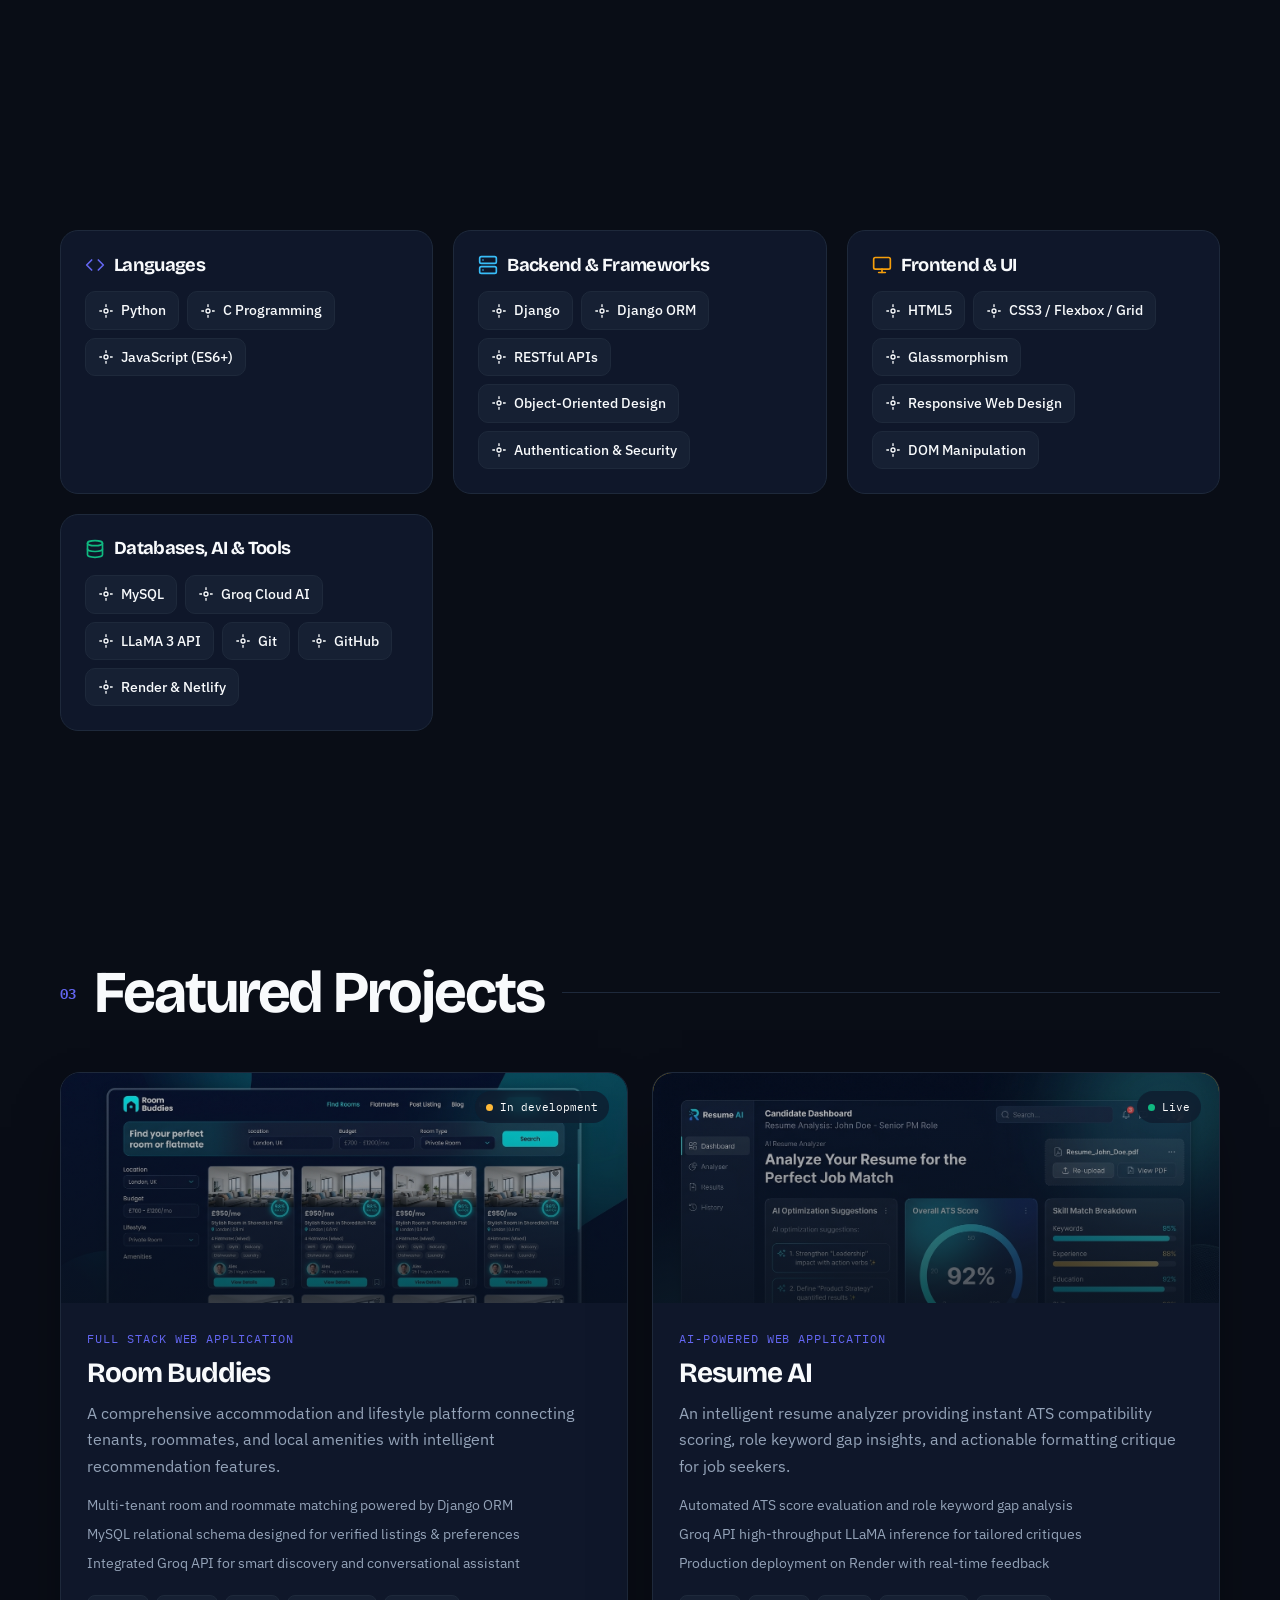
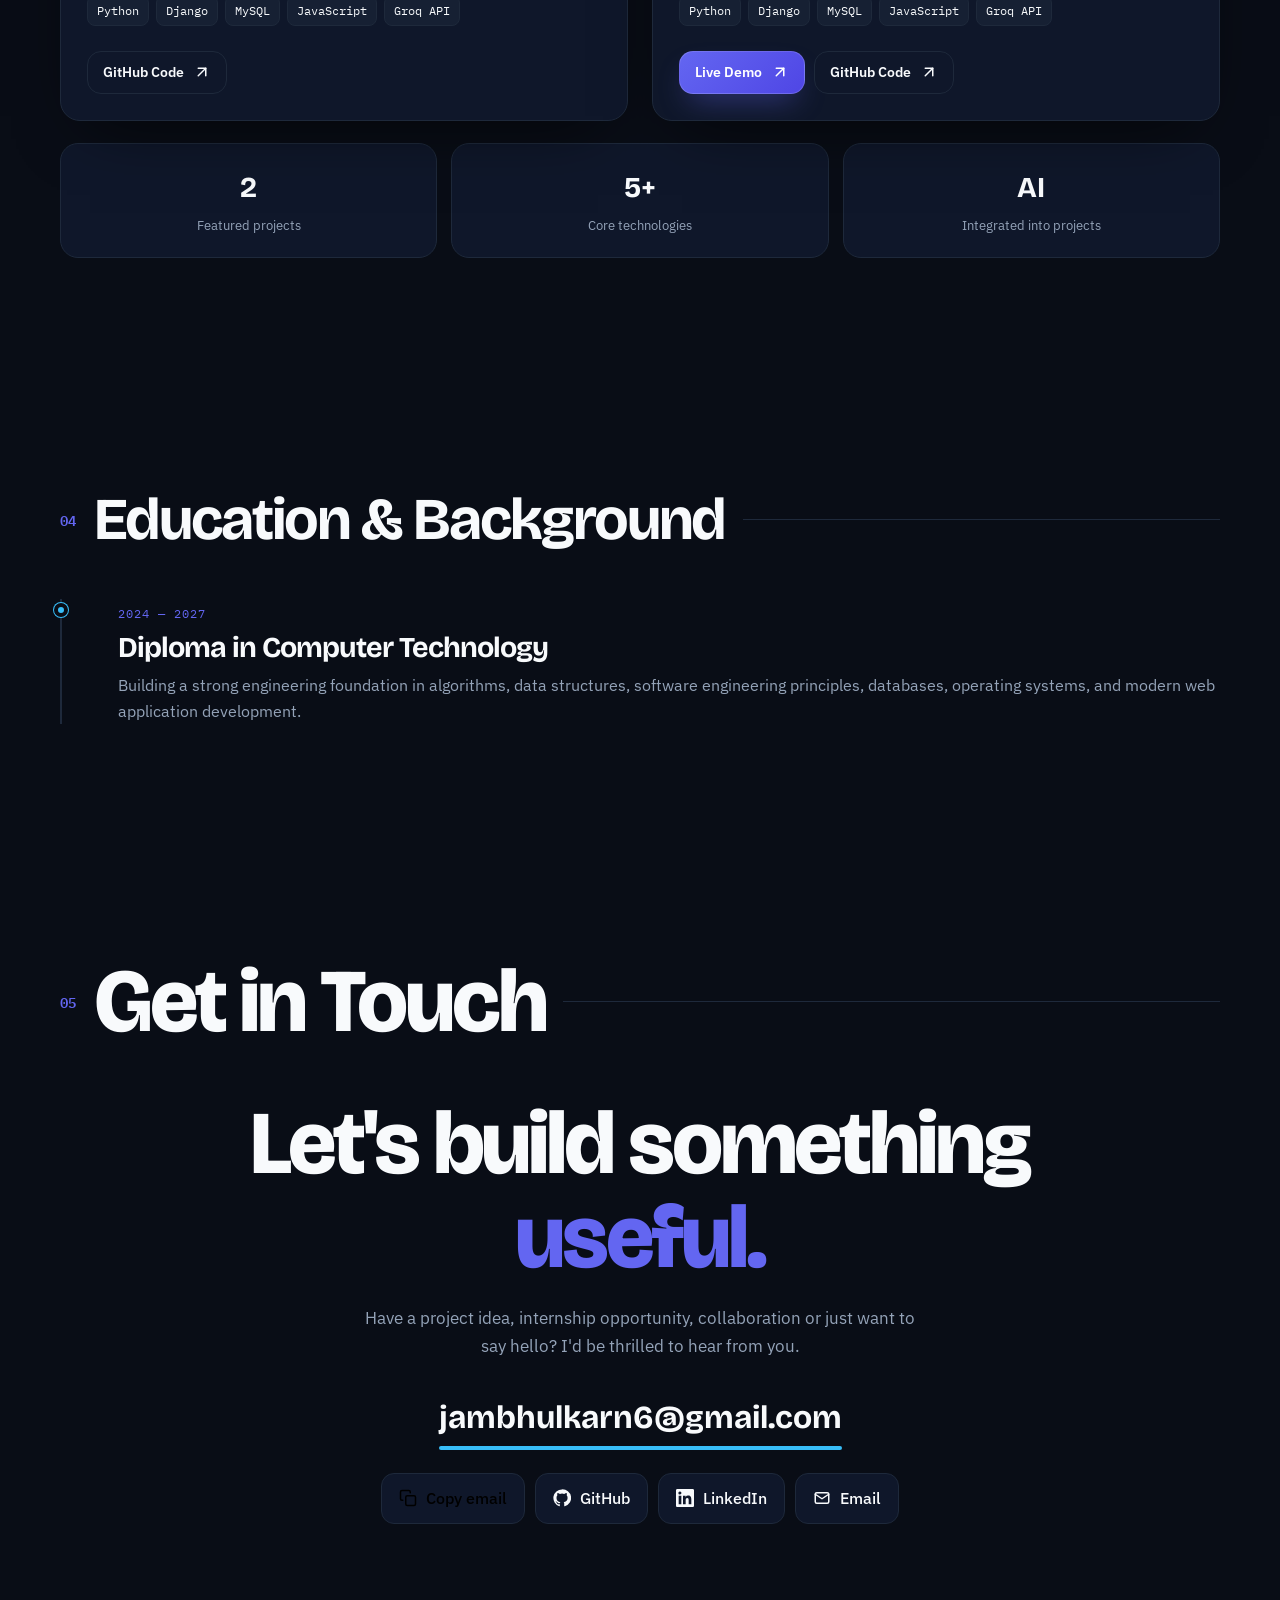
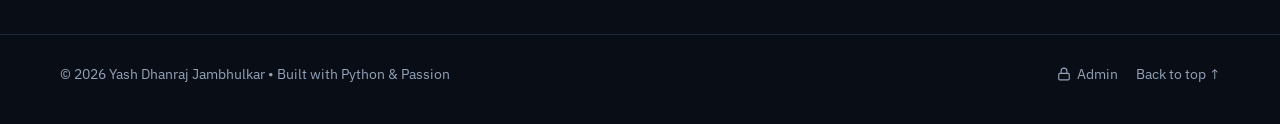
==== commit e9b880c6: "Upgrade theme to Cyber Obsidian, fix dynamic hydration, and resolve CLI & UX errors" ====
--- a/index.html
+++ b/index.html
@@ -1,5 +1,5 @@
 <!DOCTYPE html>
-<html lang="en">
+<html lang="en" data-theme="dark">
 <head>
 <meta charset="UTF-8">
 <meta name="viewport" content="width=device-width, initial-scale=1, viewport-fit=cover">
@@ -9,7 +9,7 @@
 <meta name="description"
       content="Portfolio of Yash Dhanraj Jambhulkar, a Diploma in Computer Technology student and Full Stack Python Developer building practical web applications with Django, MySQL, JavaScript and AI APIs.">
 <meta name="author" content="Yash Dhanraj Jambhulkar">
-<meta name="theme-color" content="#0f1b2d">
+<meta name="theme-color" content="#090d16">
 
 <link rel="icon" type="image/svg+xml" href="assets/favicon.svg">
 <link rel="canonical" href="https://yashjambhulkar.netlify.app/">
@@ -48,7 +48,19 @@
 <link href="https://fonts.googleapis.com/css2?family=Bricolage+Grotesque:opsz,wght@12..96,500..800&family=IBM+Plex+Sans:wght@400;500;600&family=IBM+Plex+Mono:wght@400;500;600&display=swap" rel="stylesheet">
 
 <script>
-document.documentElement.classList.add("js");
+(function() {
+  try {
+    const saved = localStorage.getItem("portfolio-theme");
+    if (saved === "light" || saved === "dark") {
+      document.documentElement.setAttribute("data-theme", saved);
+    } else {
+      document.documentElement.setAttribute("data-theme", "dark");
+    }
+  } catch (e) {
+    document.documentElement.setAttribute("data-theme", "dark");
+  }
+  document.documentElement.classList.add("js");
+})();
 </script>
 
 <link rel="stylesheet" href="css/style.css">
@@ -628,7 +640,8 @@
                     <img src="assets/images/room_buddies_preview.jpg"
                          alt="Room Buddies Web Platform Interface"
                          class="project-img"
-                         loading="lazy">
+                         loading="lazy"
+                         onerror="this.onerror=null;this.src='data:image/svg+xml;charset=UTF-8,%3Csvg%20xmlns%3D%22http%3A%2F%2Fwww.w3.org%2F2000%2Fsvg%22%20width%3D%22600%22%20height%3D%22340%22%20viewBox%3D%220%200%20600%20340%22%3E%3Crect%20fill%3D%22%2309111d%22%20width%3D%22600%22%20height%3D%22340%22%2F%3E%3Ctext%20fill%3D%22%236366f1%22%20font-family%3D%22monospace%22%20font-size%3D%2224%22%20x%3D%2250%25%22%20y%3D%2250%25%22%20text-anchor%3D%22middle%22%3ERoom%20Buddies%20Platform%3C%2Ftext%3E%3C%2Fsvg%3E'">
 
                     <div class="project-overlay"></div>
 
@@ -711,7 +724,8 @@
                     <img src="assets/images/resume_ai_preview.jpg"
                          alt="Resume AI Analyzer Dashboard Interface"
                          class="project-img"
-                         loading="lazy">
+                         loading="lazy"
+                         onerror="this.onerror=null;this.src='data:image/svg+xml;charset=UTF-8,%3Csvg%20xmlns%3D%22http%3A%2F%2Fwww.w3.org%2F2000%2Fsvg%22%20width%3D%22600%22%20height%3D%22340%22%20viewBox%3D%220%200%20600%20340%22%3E%3Crect%20fill%3D%22%2309111d%22%20width%3D%22600%22%20height%3D%22340%22%2F%3E%3Ctext%20fill%3D%22%2310b981%22%20font-family%3D%22monospace%22%20font-size%3D%2224%22%20x%3D%2250%25%22%20y%3D%2250%25%22%20text-anchor%3D%22middle%22%3EResume%20AI%20Platform%3C%2Ftext%3E%3C%2Fsvg%3E'">
 
                     <div class="project-overlay"></div>
 
--- a/css/style.css
+++ b/css/style.css
@@ -1,37 +1,62 @@
 /* =========================================================
-   DESIGN TOKENS
+   DESIGN TOKENS - CYBER OBSIDIAN THEME & CONTRAST SYSTEM
 ========================================================= */
 
 :root {
-    --bg: #f4f7fb;
-    --surface: #ffffff;
-    --surface-2: #eef3f9;
-    --glass: rgba(244,247,251,.78);
-
-    --ink: #0f1b2d;
-    --muted: #5c6d83;
-    --line: #d9e2ee;
-
-    --blue: #306998;
-    --blue-dark: #1f4f76;
-    --yellow: #ffd43b;
-    --yellow-dark: #eabf1e;
-
-    --green: #2fbf71;
-    --red: #ff5f57;
-
-    --code-bg: #09111d;
-    --code-ink: #eaf1fa;
-    --code-muted: #8194ae;
-    --code-yellow: #ffd43b;
-    --code-blue: #71b7f2;
-    --code-green: #70d69a;
+    /* DEFAULT THEME: MODERN OBSIDIAN / CYBER TECH DARK */
+    --bg: #090d16;
+    --surface: #0f172a;
+    --surface-2: #162033;
+    --surface-3: #1e293b;
+    --glass: rgba(15, 23, 42, 0.82);
+
+    --ink: #f8fafc;
+    --muted: #94a3b8;
+    --line: #1e293b;
+
+    /* Primary Accent: Electric Indigo */
+    --primary: #6366f1;
+    --primary-dark: #4f46e5;
+    --primary-hover: #818cf8;
+    --primary-glow: rgba(99, 102, 241, 0.45);
+
+    /* Secondary Accent: Cyber Cyan */
+    --cyan: #38bdf8;
+    --cyan-glow: rgba(56, 189, 248, 0.35);
+
+    /* Tertiary Accent: Cyber Emerald */
+    --green: #10b981;
+    --green-dark: #059669;
+    --green-glow: rgba(16, 185, 129, 0.35);
+
+    /* Highlight Accents */
+    --amber: #f59e0b;
+    --red: #f43f5e;
+
+    /* Backward compatibility aliases */
+    --blue: #6366f1;
+    --blue-dark: #4f46e5;
+    --yellow: #38bdf8;
+    --yellow-dark: #0284c7;
+
+    /* Background Glow Meshes */
+    --blob-1: rgba(99, 102, 241, 0.22);
+    --blob-2: rgba(56, 189, 248, 0.18);
+    --hero-glow: rgba(99, 102, 241, 0.12);
+
+    /* Code Terminal Colors */
+    --code-bg: #060b13;
+    --code-ink: #f1f5f9;
+    --code-muted: #64748b;
+    --code-yellow: #38bdf8;
+    --code-blue: #818cf8;
+    --code-green: #34d399;
 
     --shadow:
-        0 24px 60px -30px rgba(15,27,45,.32);
+        0 25px 65px -30px rgba(0, 0, 0, 0.75);
 
     --shadow-hover:
-        0 30px 70px -30px rgba(15,27,45,.45);
+        0 30px 75px -25px rgba(0, 0, 0, 0.85);
 
     --display:
         "Bricolage Grotesque",
@@ -54,47 +79,102 @@
         monospace;
 }
 
+:root[data-theme="light"] {
+    --bg: #f8fafc;
+    --surface: #ffffff;
+    --surface-2: #f1f5f9;
+    --surface-3: #e2e8f0;
+    --glass: rgba(255, 255, 255, 0.88);
+
+    --ink: #0f172a;
+    --muted: #475569;
+    --line: #e2e8f0;
+
+    --primary: #4f46e5;
+    --primary-dark: #4338ca;
+    --primary-hover: #6366f1;
+    --primary-glow: rgba(79, 70, 229, 0.25);
+
+    --cyan: #0284c7;
+    --cyan-glow: rgba(2, 132, 199, 0.2);
+
+    --green: #059669;
+    --green-dark: #047857;
+    --green-glow: rgba(5, 150, 105, 0.2);
+
+    --amber: #d97706;
+    --red: #e11d48;
+
+    --blue: #4f46e5;
+    --blue-dark: #4338ca;
+    --yellow: #0284c7;
+    --yellow-dark: #0369a1;
+
+    --blob-1: rgba(79, 70, 229, 0.12);
+    --blob-2: rgba(2, 132, 199, 0.1);
+    --hero-glow: rgba(79, 70, 229, 0.08);
+
+    --code-bg: #0f172a;
+    --code-ink: #f8fafc;
+    --code-muted: #94a3b8;
+    --code-yellow: #38bdf8;
+    --code-blue: #818cf8;
+    --code-green: #34d399;
+
+    --shadow:
+        0 20px 50px -25px rgba(15, 23, 42, 0.12);
+
+    --shadow-hover:
+        0 28px 65px -25px rgba(15, 23, 42, 0.2);
+}
+
 :root[data-theme="dark"] {
-    --bg: #080f19;
-    --surface: #101a29;
-    --surface-2: #152235;
-    --glass: rgba(8,15,25,.78);
-
-    --ink: #edf4fc;
-    --muted: #9aaac0;
-    --line: #22334b;
-
-    --blue: #65a6dd;
-    --blue-dark: #4b88bb;
-    --yellow: #ffd43b;
+    --bg: #090d16;
+    --surface: #0f172a;
+    --surface-2: #162033;
+    --surface-3: #1e293b;
+    --glass: rgba(15, 23, 42, 0.82);
+
+    --ink: #f8fafc;
+    --muted: #94a3b8;
+    --line: #1e293b;
+
+    --primary: #6366f1;
+    --primary-dark: #4f46e5;
+    --primary-hover: #818cf8;
+    --primary-glow: rgba(99, 102, 241, 0.45);
+
+    --cyan: #38bdf8;
+    --cyan-glow: rgba(56, 189, 248, 0.35);
+
+    --green: #10b981;
+    --green-dark: #059669;
+    --green-glow: rgba(16, 185, 129, 0.35);
+
+    --amber: #f59e0b;
+    --red: #f43f5e;
+
+    --blue: #6366f1;
+    --blue-dark: #4f46e5;
+    --yellow: #38bdf8;
+    --yellow-dark: #0284c7;
+
+    --blob-1: rgba(99, 102, 241, 0.22);
+    --blob-2: rgba(56, 189, 248, 0.18);
+    --hero-glow: rgba(99, 102, 241, 0.12);
+
+    --code-bg: #060b13;
+    --code-ink: #f1f5f9;
+    --code-muted: #64748b;
+    --code-yellow: #38bdf8;
+    --code-blue: #818cf8;
+    --code-green: #34d399;
 
     --shadow:
-        0 25px 65px -30px rgba(0,0,0,.75);
+        0 25px 65px -30px rgba(0, 0, 0, 0.75);
 
     --shadow-hover:
-        0 30px 75px -25px rgba(0,0,0,.85);
-}
-
-@media (prefers-color-scheme: dark) {
-    :root:not([data-theme="light"]) {
-        --bg: #080f19;
-        --surface: #101a29;
-        --surface-2: #152235;
-        --glass: rgba(8,15,25,.78);
-
-        --ink: #edf4fc;
-        --muted: #9aaac0;
-        --line: #22334b;
-
-        --blue: #65a6dd;
-        --blue-dark: #4b88bb;
-
-        --shadow:
-            0 25px 65px -30px rgba(0,0,0,.75);
-
-        --shadow-hover:
-            0 30px 75px -25px rgba(0,0,0,.85);
-    }
+        0 30px 75px -25px rgba(0, 0, 0, 0.85);
 }
 
 
@@ -128,8 +208,8 @@
 }
 
 body::selection {
-    background: var(--yellow);
-    color: var(--ink);
+    background: var(--primary);
+    color: #ffffff;
 }
 
 h1,
@@ -226,7 +306,7 @@
     height: 520px;
     left: -220px;
     top: -180px;
-    background: rgba(48,105,152,.25);
+    background: var(--blob-1);
     animation: floatOne 18s ease-in-out infinite alternate;
 }
 
@@ -235,7 +315,7 @@
     height: 480px;
     right: -180px;
     bottom: -160px;
-    background: rgba(255,212,59,.23);
+    background: var(--blob-2);
     animation: floatTwo 22s ease-in-out infinite alternate;
 }
 
@@ -269,7 +349,7 @@
     display: block;
     width: 100%;
     height: 100%;
-    background: var(--yellow);
+    background: linear-gradient(90deg, var(--primary) 0%, var(--cyan) 50%, var(--green) 100%);
     transform: scaleX(0);
     transform-origin: left;
 }
@@ -303,21 +383,16 @@
 .logo {
     width: 44px;
     height: 44px;
-
     display: grid;
     place-items: center;
-
     border-radius: 13px;
-
-    background: var(--yellow);
-    color: #0f1b2d;
-
+    background: linear-gradient(135deg, var(--primary) 0%, var(--cyan) 100%);
+    color: #ffffff;
     font-family: var(--display);
     font-weight: 800;
     font-size: 1.05rem;
-
     text-decoration: none;
-
+    box-shadow: 0 8px 22px -6px var(--primary-glow);
     transition:
         transform .25s ease,
         box-shadow .25s ease;
@@ -325,7 +400,7 @@
 
 .logo:hover {
     transform: rotate(-7deg) scale(1.08);
-    box-shadow: 0 10px 25px -10px rgba(255,212,59,.9);
+    box-shadow: 0 12px 28px -6px var(--cyan-glow);
 }
 
 .nav-links {
@@ -402,7 +477,21 @@
 }
 
 .sun {
+    display: block;
+    transition: transform 0.3s ease;
+}
+
+.moon {
     display: none;
+    transition: transform 0.3s ease;
+}
+
+:root[data-theme="light"] .sun {
+    display: none;
+}
+
+:root[data-theme="light"] .moon {
+    display: block;
 }
 
 :root[data-theme="dark"] .sun {
@@ -411,16 +500,6 @@
 
 :root[data-theme="dark"] .moon {
     display: none;
-}
-
-@media (prefers-color-scheme: dark) {
-    :root:not([data-theme="light"]) .sun {
-        display: block;
-    }
-
-    :root:not([data-theme="light"]) .moon {
-        display: none;
-    }
 }
 
 .menu-button {
@@ -594,16 +673,16 @@
 }
 
 .button-primary {
-    background: var(--yellow);
-    color: #0f1b2d;
-
-    box-shadow:
-        0 15px 30px -17px rgba(255,212,59,.9);
+    background: linear-gradient(135deg, var(--primary) 0%, var(--primary-dark) 100%);
+    color: #ffffff;
+    border: 1px solid rgba(255, 255, 255, 0.15);
+    box-shadow: 0 14px 30px -10px var(--primary-glow);
 }
 
 .button-primary:hover {
-    box-shadow:
-        0 20px 35px -16px rgba(255,212,59,1);
+    box-shadow: 0 18px 36px -8px var(--primary-glow);
+    transform: translateY(-3px);
+    color: #ffffff;
 }
 
 .button-secondary {
@@ -1798,10 +1877,10 @@
 }
 
 .button-nav:hover {
-    border-color: var(--yellow);
+    border-color: var(--primary);
     background: var(--surface-2);
     transform: translateY(-2px);
-    color: var(--ink);
+    color: var(--primary);
 }
 
 .button-outline {
@@ -1982,10 +2061,16 @@
 
 /* Hero Typography & Role Pills */
 .name-gradient {
-    background: linear-gradient(135deg, var(--blue) 0%, #5298d3 50%, var(--yellow) 100%);
+    background: linear-gradient(135deg, #818cf8 0%, #38bdf8 50%, #34d399 100%);
     -webkit-background-clip: text;
     -webkit-text-fill-color: transparent;
     display: inline-block;
+}
+
+:root[data-theme="light"] .name-gradient {
+    background: linear-gradient(135deg, #4f46e5 0%, #0284c7 50%, #059669 100%);
+    -webkit-background-clip: text;
+    -webkit-text-fill-color: transparent;
 }
 
 .hero-roles {
@@ -2000,11 +2085,18 @@
     font-family: var(--mono);
     font-size: 0.78rem;
     font-weight: 500;
-    padding: 4px 11px;
-    border-radius: 8px;
-    background: rgba(48,105,152,0.1);
-    color: var(--blue);
-    border: 1px solid rgba(48,105,152,0.22);
+    padding: 5px 12px;
+    border-radius: 999px;
+    background: rgba(99, 102, 241, 0.12);
+    color: var(--cyan);
+    border: 1px solid rgba(99, 102, 241, 0.28);
+    transition: all 0.2s ease;
+}
+
+.role-pill:hover {
+    background: rgba(99, 102, 241, 0.22);
+    border-color: var(--cyan);
+    transform: translateY(-1px);
 }
 
 :root[data-theme=dark] .role-pill {
@@ -2205,8 +2297,9 @@
 }
 
 .back-to-top-btn:hover {
-    border-color: var(--yellow);
+    border-color: var(--primary);
     transform: translateY(-3px) scale(1.06);
+    box-shadow: 0 12px 30px -8px var(--primary-glow);
 }
 
 .progress-ring {
@@ -2220,7 +2313,21 @@
 }
 
 .progress-ring-bar {
-    stroke: var(--yellow);
+    stroke: var(--primary);
     stroke-linecap: round;
     transition: stroke-dashoffset 0.1s ease;
 }
+
+
+/* Terminal Utilities */
+.green, .output.green {
+    color: var(--green) !important;
+}
+
+.cyan, .output.cyan {
+    color: var(--cyan) !important;
+}
+
+.yellow, .output.yellow {
+    color: var(--amber) !important;
+}
